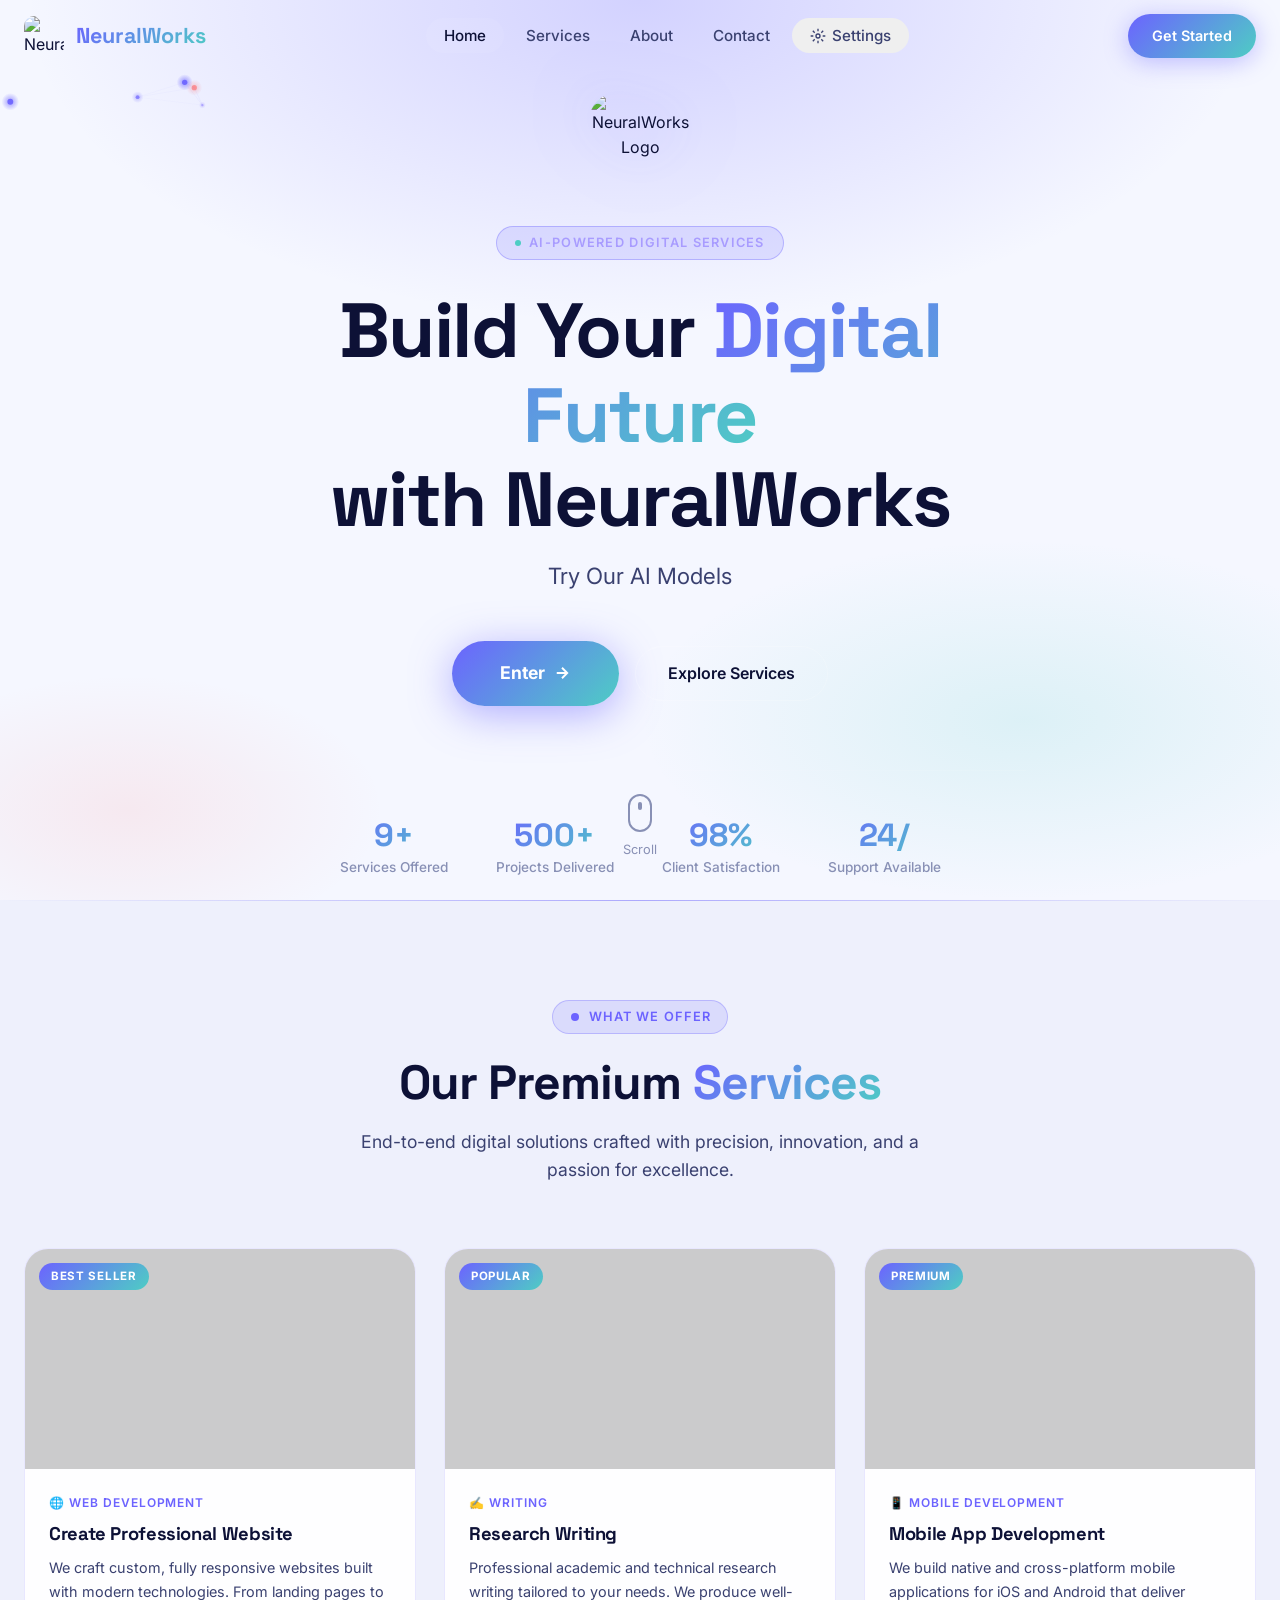
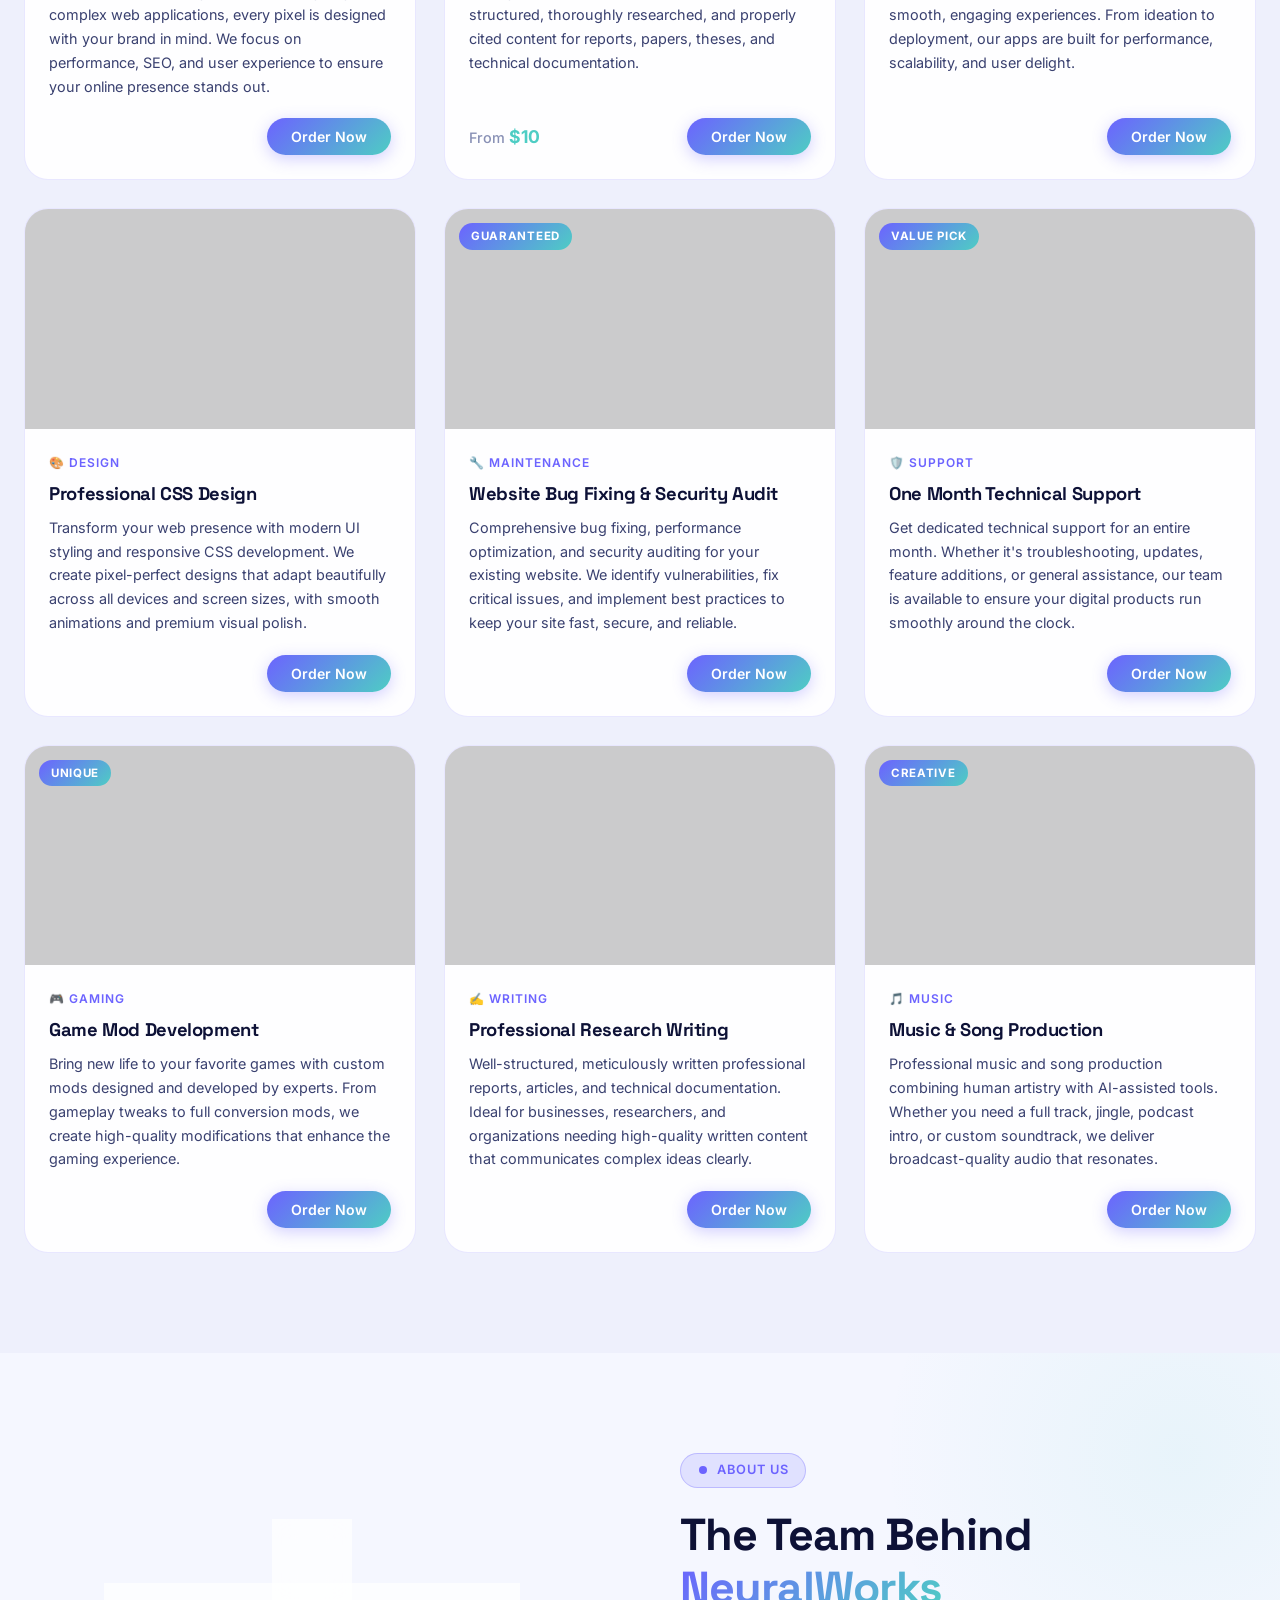
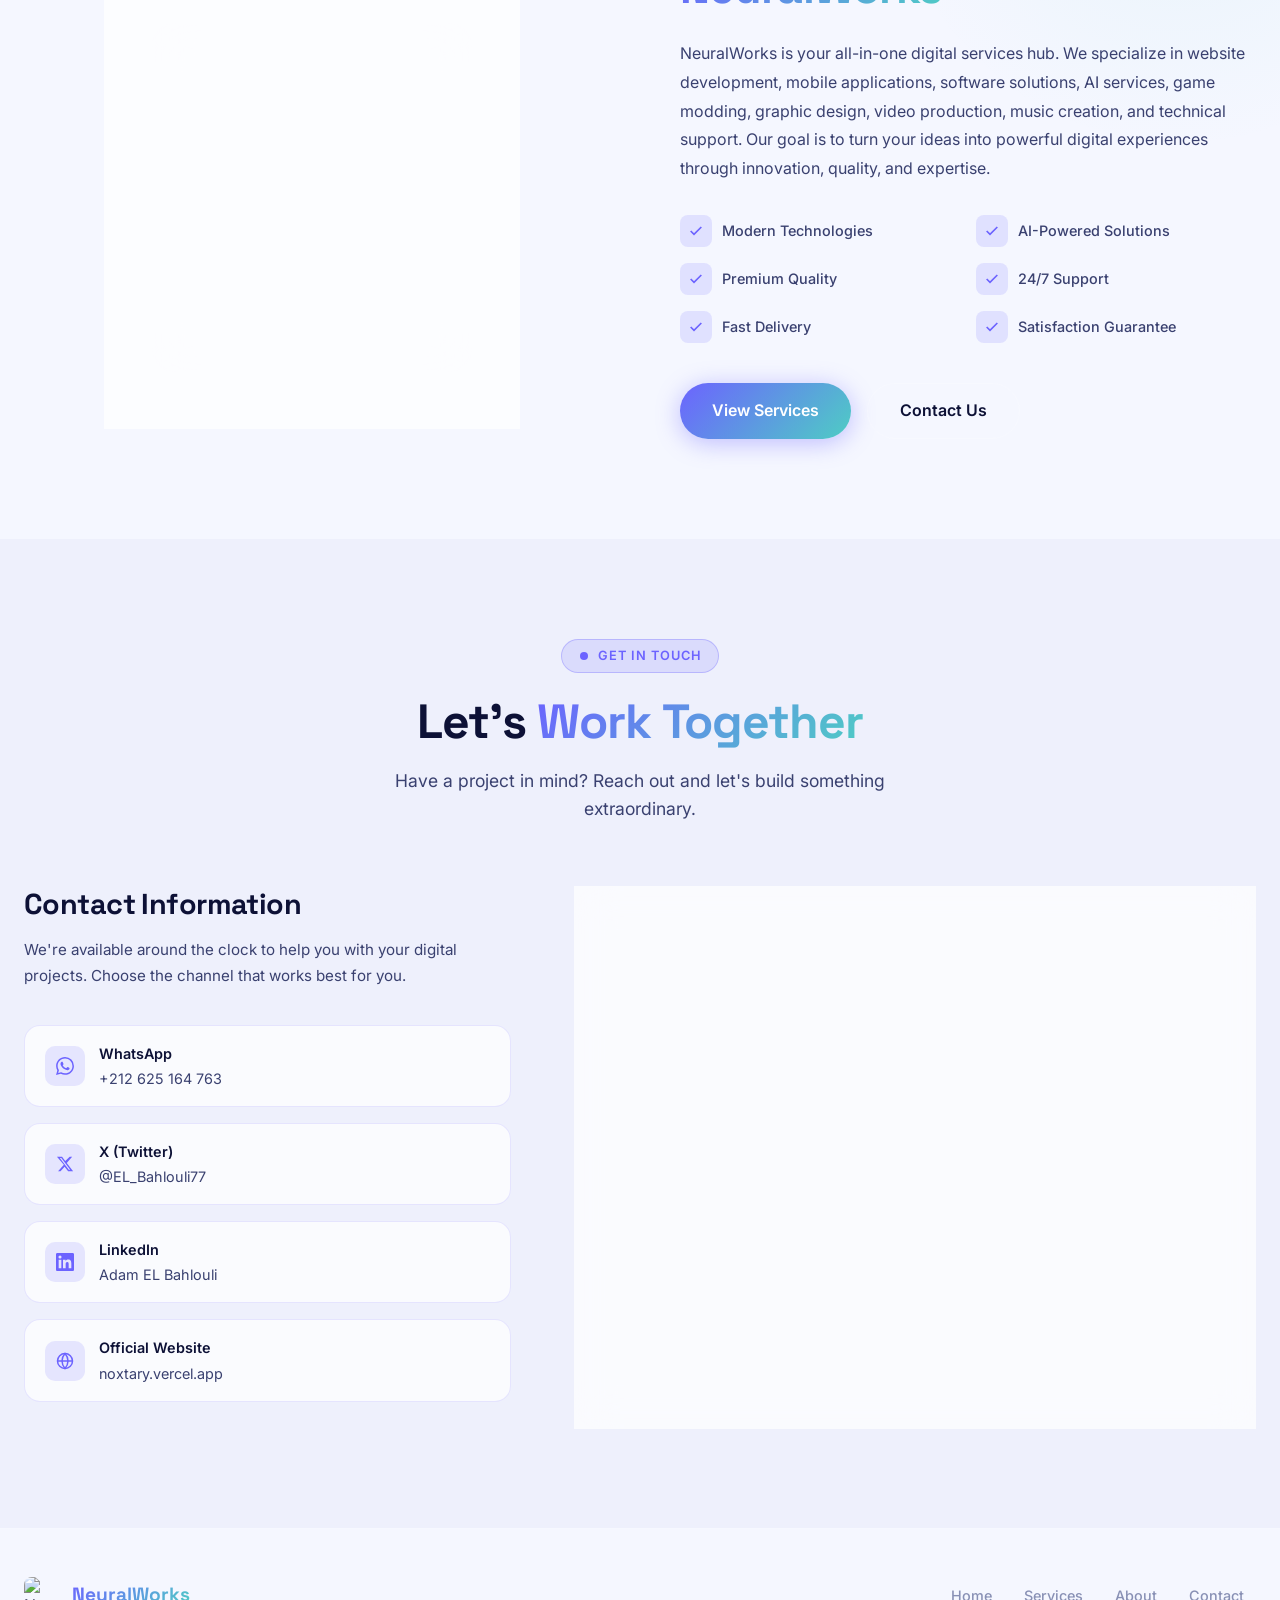
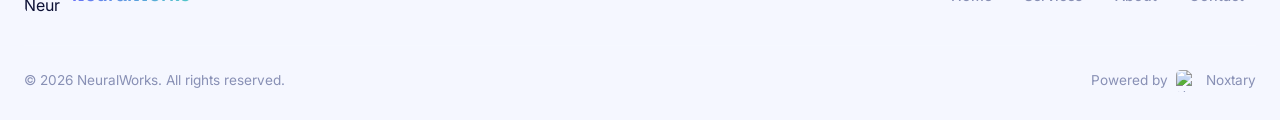
==== index.html @ 435d672d "Add files via upload" ====
<!DOCTYPE html>
<html lang="en" data-theme="dark">
<head>
  <meta charset="UTF-8" />
  <meta name="viewport" content="width=device-width, initial-scale=1.0" />
  <meta name="description" content="NeuralWorks — Your all-in-one digital services hub. Website development, mobile apps, AI services, game modding, music production, and more." />
  <meta name="keywords" content="NeuralWorks, digital services, web development, mobile apps, AI, game mods, music production, technical support" />
  <meta name="author" content="Adam EL Bahlouli" />
  <meta property="og:title" content="NeuralWorks — Build Your Digital Future" />
  <meta property="og:description" content="Professional digital services: web dev, mobile apps, AI, game mods, music & more." />
  <meta property="og:image" content="https://i.postimg.cc/4Nc6kcV0/file-00000000b61871f4b423d0cf70eb6f37.png" />
  <title>NeuralWorks — Build Your Digital Future</title>
  <link rel="icon" href="https://i.postimg.cc/4Nc6kcV0/file-00000000b61871f4b423d0cf70eb6f37.png" type="image/png" />
  <link rel="stylesheet" href="css/style.css" />
</head>
<body>

<!-- ==========================================
     NAVIGATION
     ========================================== -->
<nav class="navbar" id="navbar" role="navigation" aria-label="Main navigation">
  <div class="container">
    <a href="#hero" class="nav-logo" aria-label="NeuralWorks Home">
      <img src="https://i.postimg.cc/4Nc6kcV0/file-00000000b61871f4b423d0cf70eb6f37.png"
           alt="NeuralWorks Logo"
           width="40" height="40"
           loading="eager" />
      <span class="nav-logo-text">NeuralWorks</span>
    </a>

    <ul class="nav-links" role="list">
      <li><a href="#hero"     class="nav-link active" id="nav-home">Home</a></li>
      <li><a href="#services" class="nav-link"         id="nav-services">Services</a></li>
      <li><a href="#about"    class="nav-link"         id="nav-about">About</a></li>
      <li><a href="#contact"  class="nav-link"         id="nav-contact">Contact</a></li>
      <li>
        <button class="nav-link settings-link" id="settings-trigger" aria-haspopup="dialog" aria-expanded="false">
          <svg width="16" height="16" viewBox="0 0 24 24" fill="none" stroke="currentColor" stroke-width="2">
            <circle cx="12" cy="12" r="3"/>
            <path d="M12 1v4M12 19v4M4.22 4.22l2.83 2.83M16.95 16.95l2.83 2.83M1 12h4M19 12h4M4.22 19.78l2.83-2.83M16.95 7.05l2.83-2.83"/>
          </svg>
          Settings
        </button>
      </li>
    </ul>

    <div class="nav-actions">
      <a href="#contact" class="btn btn-primary btn-sm nav-cta">Get Started</a>
      <button class="hamburger" id="hamburger" aria-label="Toggle menu" aria-expanded="false" aria-controls="nav-drawer">
        <span></span><span></span><span></span>
      </button>
    </div>
  </div>
</nav>

<!-- Mobile Drawer -->
<div class="nav-drawer" id="nav-drawer" role="dialog" aria-label="Mobile navigation">
  <a href="#hero"     class="nav-link" id="drawer-home">Home</a>
  <a href="#services" class="nav-link" id="drawer-services">Services</a>
  <a href="#about"    class="nav-link" id="drawer-about">About</a>
  <a href="#contact"  class="nav-link" id="drawer-contact">Contact</a>
  <button class="nav-link settings-link" id="drawer-settings" style="width:100%;text-align:left;">
    <svg width="16" height="16" viewBox="0 0 24 24" fill="none" stroke="currentColor" stroke-width="2">
      <circle cx="12" cy="12" r="3"/>
      <path d="M12 1v4M12 19v4M4.22 4.22l2.83 2.83M16.95 16.95l2.83 2.83M1 12h4M19 12h4M4.22 19.78l2.83-2.83M16.95 7.05l2.83-2.83"/>
    </svg>
    Settings
  </button>
</div>

<!-- ==========================================
     HERO SECTION
     ========================================== -->
<section id="hero" aria-label="Hero">
  <div class="hero-bg-gradient"></div>
  <canvas id="particles-canvas" aria-hidden="true"></canvas>

  <div class="hero-content">
    <img src="https://i.postimg.cc/4Nc6kcV0/file-00000000b61871f4b423d0cf70eb6f37.png"
         alt="NeuralWorks Logo"
         class="hero-logo"
         width="100" height="100"
         loading="eager" />

    <div class="hero-badge">
      <span class="hero-badge-dot"></span>
      AI-Powered Digital Services
    </div>

    <h1 class="hero-title">
      Build Your <span class="gradient-text">Digital Future</span><br>with NeuralWorks
    </h1>

    <p class="hero-subtitle">Try Our AI Models</p>

    <div class="hero-cta-group">
      <a href="https://models1.netlify.app/"
         target="_blank"
         rel="noopener noreferrer"
         class="btn btn-hero"
         id="hero-enter-btn"
         aria-label="Enter NeuralWorks AI Models">
        Enter
        <svg width="18" height="18" viewBox="0 0 24 24" fill="none" stroke="currentColor" stroke-width="2.5">
          <path d="M5 12h14M12 5l7 7-7 7"/>
        </svg>
      </a>
      <a href="#services" class="btn btn-outline" id="hero-services-btn">
        Explore Services
      </a>
    </div>

    <div class="hero-stats">
      <div class="hero-stat">
        <div class="hero-stat-value" data-count="9">9+</div>
        <div class="hero-stat-label">Services Offered</div>
      </div>
      <div class="hero-stat">
        <div class="hero-stat-value" data-count="500">500+</div>
        <div class="hero-stat-label">Projects Delivered</div>
      </div>
      <div class="hero-stat">
        <div class="hero-stat-value" data-count="98">98%</div>
        <div class="hero-stat-label">Client Satisfaction</div>
      </div>
      <div class="hero-stat">
        <div class="hero-stat-value" data-count="24">24/7</div>
        <div class="hero-stat-label">Support Available</div>
      </div>
    </div>
  </div>

  <div class="hero-scroll-indicator" aria-hidden="true">
    <div class="scroll-mouse"></div>
    <span>Scroll</span>
  </div>
</section>

<!-- ==========================================
     SERVICES SECTION
     ========================================== -->
<section id="services" class="section" aria-label="Services">
  <div class="container">
    <div class="section-header reveal">
      <span class="section-tag">
        <svg width="12" height="12" viewBox="0 0 24 24" fill="currentColor"><circle cx="12" cy="12" r="8"/></svg>
        What We Offer
      </span>
      <h2 class="section-title">Our Premium <span class="gradient-text">Services</span></h2>
      <p class="section-subtitle">End-to-end digital solutions crafted with precision, innovation, and a passion for excellence.</p>
    </div>

    <div class="services-grid" id="services-grid" aria-live="polite">
      <!-- Dynamically populated by JS from data/services.json -->
      <!-- Skeleton loaders shown during fetch -->
    </div>
  </div>
</section>

<!-- ==========================================
     ABOUT SECTION
     ========================================== -->
<section id="about" class="section" aria-label="About NeuralWorks">
  <div class="container">
    <div class="about-grid">
      <!-- Visual Side -->
      <div class="about-visual reveal">
        <div class="about-logo-wrap">
          <img src="https://i.postimg.cc/4Nc6kcV0/file-00000000b61871f4b423d0cf70eb6f37.png"
               alt="NeuralWorks Logo"
               width="56" height="56"
               loading="lazy" />
        </div>

        <div class="about-owner-card">
          <img src="https://i.postimg.cc/sxQrwdXf/IMG-20260625-WA0000.jpg"
               alt="Adam EL Bahlouli — Founder of NeuralWorks"
               class="owner-avatar"
               width="100" height="100"
               loading="lazy" />
          <div class="owner-name">Adam EL Bahlouli</div>
          <div class="owner-role">Founder & Developer</div>

          <div class="owner-socials">
            <a href="https://x.com/EL_Bahlouli77"
               target="_blank" rel="noopener noreferrer"
               class="social-btn" aria-label="Follow on X (Twitter)">
              <svg width="14" height="14" viewBox="0 0 24 24" fill="currentColor"><path d="M18.244 2.25h3.308l-7.227 8.26 8.502 11.24H16.17l-4.714-6.231-5.401 6.231H2.744l7.73-8.835L1.254 2.25H8.08l4.259 5.63zm-1.161 17.52h1.833L7.084 4.126H5.117z"/></svg>
              X
            </a>
            <a href="https://www.linkedin.com/in/adam-el-bahlouli-4b8435385?utm_source=share_via&utm_content=profile&utm_medium=member_android"
               target="_blank" rel="noopener noreferrer"
               class="social-btn" aria-label="Connect on LinkedIn">
              <svg width="14" height="14" viewBox="0 0 24 24" fill="currentColor"><path d="M20.447 20.452h-3.554v-5.569c0-1.328-.027-3.037-1.852-3.037-1.853 0-2.136 1.445-2.136 2.939v5.667H9.351V9h3.414v1.561h.046c.477-.9 1.637-1.85 3.37-1.85 3.601 0 4.267 2.37 4.267 5.455v6.286zM5.337 7.433a2.062 2.062 0 01-2.063-2.065 2.064 2.064 0 112.063 2.065zm1.782 13.019H3.555V9h3.564v11.452zM22.225 0H1.771C.792 0 0 .774 0 1.729v20.542C0 23.227.792 24 1.771 24h20.451C23.2 24 24 23.227 24 22.271V1.729C24 .774 23.2 0 22.222 0h.003z"/></svg>
              LinkedIn
            </a>
            <a href="https://wa.me/212625164763"
               target="_blank" rel="noopener noreferrer"
               class="social-btn" aria-label="Chat on WhatsApp">
              <svg width="14" height="14" viewBox="0 0 24 24" fill="currentColor"><path d="M17.472 14.382c-.297-.149-1.758-.867-2.03-.967-.273-.099-.471-.148-.67.15-.197.297-.767.966-.94 1.164-.173.199-.347.223-.644.075-.297-.15-1.255-.463-2.39-1.475-.883-.788-1.48-1.761-1.653-2.059-.173-.297-.018-.458.13-.606.134-.133.298-.347.446-.52.149-.174.198-.298.298-.497.099-.198.05-.371-.025-.52-.075-.149-.669-1.612-.916-2.207-.242-.579-.487-.5-.669-.51-.173-.008-.371-.01-.57-.01-.198 0-.52.074-.792.372-.272.297-1.04 1.016-1.04 2.479 0 1.462 1.065 2.875 1.213 3.074.149.198 2.096 3.2 5.077 4.487.709.306 1.262.489 1.694.625.712.227 1.36.195 1.871.118.571-.085 1.758-.719 2.006-1.413.248-.694.248-1.289.173-1.413-.074-.124-.272-.198-.57-.347m-5.421 7.403h-.004a9.87 9.87 0 01-5.031-1.378l-.361-.214-3.741.982.998-3.648-.235-.374a9.86 9.86 0 01-1.51-5.26c.001-5.45 4.436-9.884 9.888-9.884 2.64 0 5.122 1.03 6.988 2.898a9.825 9.825 0 012.893 6.994c-.003 5.45-4.437 9.884-9.885 9.884m8.413-18.297A11.815 11.815 0 0012.05 0C5.495 0 .16 5.335.157 11.892c0 2.096.547 4.142 1.588 5.945L.057 24l6.305-1.654a11.882 11.882 0 005.683 1.448h.005c6.554 0 11.89-5.335 11.893-11.893a11.821 11.821 0 00-3.48-8.413z"/></svg>
              WhatsApp
            </a>
            <a href="https://noxtary.vercel.app/"
               target="_blank" rel="noopener noreferrer"
               class="social-btn" aria-label="Visit Noxtary website">
              <svg width="14" height="14" viewBox="0 0 24 24" fill="none" stroke="currentColor" stroke-width="2"><circle cx="12" cy="12" r="10"/><path d="M2 12h20M12 2a15.3 15.3 0 014 10 15.3 15.3 0 01-4 10 15.3 15.3 0 01-4-10 15.3 15.3 0 014-10z"/></svg>
              Noxtary
            </a>
          </div>
        </div>
      </div>

      <!-- Content Side -->
      <div class="about-content reveal reveal-delay-2">
        <span class="section-tag">
          <svg width="12" height="12" viewBox="0 0 24 24" fill="currentColor"><circle cx="12" cy="12" r="8"/></svg>
          About Us
        </span>
        <h2>The Team Behind <span class="gradient-text">NeuralWorks</span></h2>
        <p class="about-description">
          NeuralWorks is your all-in-one digital services hub. We specialize in website development, mobile applications, software solutions, AI services, game modding, graphic design, video production, music creation, and technical support. Our goal is to turn your ideas into powerful digital experiences through innovation, quality, and expertise.
        </p>

        <div class="about-highlights">
          <div class="highlight-item">
            <div class="highlight-icon" aria-hidden="true">
              <svg width="16" height="16" viewBox="0 0 24 24" fill="none" stroke="currentColor" stroke-width="2.5"><polyline points="20 6 9 17 4 12"/></svg>
            </div>
            Modern Technologies
          </div>
          <div class="highlight-item">
            <div class="highlight-icon" aria-hidden="true">
              <svg width="16" height="16" viewBox="0 0 24 24" fill="none" stroke="currentColor" stroke-width="2.5"><polyline points="20 6 9 17 4 12"/></svg>
            </div>
            AI-Powered Solutions
          </div>
          <div class="highlight-item">
            <div class="highlight-icon" aria-hidden="true">
              <svg width="16" height="16" viewBox="0 0 24 24" fill="none" stroke="currentColor" stroke-width="2.5"><polyline points="20 6 9 17 4 12"/></svg>
            </div>
            Premium Quality
          </div>
          <div class="highlight-item">
            <div class="highlight-icon" aria-hidden="true">
              <svg width="16" height="16" viewBox="0 0 24 24" fill="none" stroke="currentColor" stroke-width="2.5"><polyline points="20 6 9 17 4 12"/></svg>
            </div>
            24/7 Support
          </div>
          <div class="highlight-item">
            <div class="highlight-icon" aria-hidden="true">
              <svg width="16" height="16" viewBox="0 0 24 24" fill="none" stroke="currentColor" stroke-width="2.5"><polyline points="20 6 9 17 4 12"/></svg>
            </div>
            Fast Delivery
          </div>
          <div class="highlight-item">
            <div class="highlight-icon" aria-hidden="true">
              <svg width="16" height="16" viewBox="0 0 24 24" fill="none" stroke="currentColor" stroke-width="2.5"><polyline points="20 6 9 17 4 12"/></svg>
            </div>
            Satisfaction Guarantee
          </div>
        </div>

        <div style="display:flex;gap:16px;flex-wrap:wrap;">
          <a href="#services" class="btn btn-primary">View Services</a>
          <a href="#contact"  class="btn btn-outline">Contact Us</a>
        </div>
      </div>
    </div>
  </div>
</section>

<!-- ==========================================
     CONTACT SECTION
     ========================================== -->
<section id="contact" class="section" aria-label="Contact">
  <div class="container">
    <div class="section-header reveal">
      <span class="section-tag">
        <svg width="12" height="12" viewBox="0 0 24 24" fill="currentColor"><circle cx="12" cy="12" r="8"/></svg>
        Get In Touch
      </span>
      <h2 class="section-title">Let's <span class="gradient-text">Work Together</span></h2>
      <p class="section-subtitle">Have a project in mind? Reach out and let's build something extraordinary.</p>
    </div>

    <div class="contact-grid">
      <!-- Contact Info -->
      <div class="contact-info reveal">
        <h3>Contact Information</h3>
        <p>We're available around the clock to help you with your digital projects. Choose the channel that works best for you.</p>

        <div class="contact-channels">
          <a href="https://wa.me/212625164763"
             target="_blank" rel="noopener noreferrer"
             class="contact-channel" aria-label="Chat on WhatsApp">
            <div class="contact-channel-icon" aria-hidden="true">
              <svg width="18" height="18" viewBox="0 0 24 24" fill="currentColor"><path d="M17.472 14.382c-.297-.149-1.758-.867-2.03-.967-.273-.099-.471-.148-.67.15-.197.297-.767.966-.94 1.164-.173.199-.347.223-.644.075-.297-.15-1.255-.463-2.39-1.475-.883-.788-1.48-1.761-1.653-2.059-.173-.297-.018-.458.13-.606.134-.133.298-.347.446-.52.149-.174.198-.298.298-.497.099-.198.05-.371-.025-.52-.075-.149-.669-1.612-.916-2.207-.242-.579-.487-.5-.669-.51-.173-.008-.371-.01-.57-.01-.198 0-.52.074-.792.372-.272.297-1.04 1.016-1.04 2.479 0 1.462 1.065 2.875 1.213 3.074.149.198 2.096 3.2 5.077 4.487.709.306 1.262.489 1.694.625.712.227 1.36.195 1.871.118.571-.085 1.758-.719 2.006-1.413.248-.694.248-1.289.173-1.413-.074-.124-.272-.198-.57-.347m-5.421 7.403h-.004a9.87 9.87 0 01-5.031-1.378l-.361-.214-3.741.982.998-3.648-.235-.374a9.86 9.86 0 01-1.51-5.26c.001-5.45 4.436-9.884 9.888-9.884 2.64 0 5.122 1.03 6.988 2.898a9.825 9.825 0 012.893 6.994c-.003 5.45-4.437 9.884-9.885 9.884m8.413-18.297A11.815 11.815 0 0012.05 0C5.495 0 .16 5.335.157 11.892c0 2.096.547 4.142 1.588 5.945L.057 24l6.305-1.654a11.882 11.882 0 005.683 1.448h.005c6.554 0 11.89-5.335 11.893-11.893a11.821 11.821 0 00-3.48-8.413z"/></svg>
            </div>
            <div>
              <div style="font-weight:600;color:var(--text-primary);margin-bottom:2px;">WhatsApp</div>
              <div>+212 625 164 763</div>
            </div>
          </a>

          <a href="https://x.com/EL_Bahlouli77"
             target="_blank" rel="noopener noreferrer"
             class="contact-channel" aria-label="Follow on X Twitter">
            <div class="contact-channel-icon" aria-hidden="true">
              <svg width="18" height="18" viewBox="0 0 24 24" fill="currentColor"><path d="M18.244 2.25h3.308l-7.227 8.26 8.502 11.24H16.17l-4.714-6.231-5.401 6.231H2.744l7.73-8.835L1.254 2.25H8.08l4.259 5.63zm-1.161 17.52h1.833L7.084 4.126H5.117z"/></svg>
            </div>
            <div>
              <div style="font-weight:600;color:var(--text-primary);margin-bottom:2px;">X (Twitter)</div>
              <div>@EL_Bahlouli77</div>
            </div>
          </a>

          <a href="https://www.linkedin.com/in/adam-el-bahlouli-4b8435385?utm_source=share_via&utm_content=profile&utm_medium=member_android"
             target="_blank" rel="noopener noreferrer"
             class="contact-channel" aria-label="Connect on LinkedIn">
            <div class="contact-channel-icon" aria-hidden="true">
              <svg width="18" height="18" viewBox="0 0 24 24" fill="currentColor"><path d="M20.447 20.452h-3.554v-5.569c0-1.328-.027-3.037-1.852-3.037-1.853 0-2.136 1.445-2.136 2.939v5.667H9.351V9h3.414v1.561h.046c.477-.9 1.637-1.85 3.37-1.85 3.601 0 4.267 2.37 4.267 5.455v6.286zM5.337 7.433a2.062 2.062 0 01-2.063-2.065 2.064 2.064 0 112.063 2.065zm1.782 13.019H3.555V9h3.564v11.452zM22.225 0H1.771C.792 0 0 .774 0 1.729v20.542C0 23.227.792 24 1.771 24h20.451C23.2 24 24 23.227 24 22.271V1.729C24 .774 23.2 0 22.222 0h.003z"/></svg>
            </div>
            <div>
              <div style="font-weight:600;color:var(--text-primary);margin-bottom:2px;">LinkedIn</div>
              <div>Adam EL Bahlouli</div>
            </div>
          </a>

          <a href="https://noxtary.vercel.app/"
             target="_blank" rel="noopener noreferrer"
             class="contact-channel" aria-label="Visit Noxtary website">
            <div class="contact-channel-icon" aria-hidden="true">
              <svg width="18" height="18" viewBox="0 0 24 24" fill="none" stroke="currentColor" stroke-width="2"><circle cx="12" cy="12" r="10"/><path d="M2 12h20M12 2a15.3 15.3 0 014 10 15.3 15.3 0 01-4 10 15.3 15.3 0 01-4-10 15.3 15.3 0 014-10z"/></svg>
            </div>
            <div>
              <div style="font-weight:600;color:var(--text-primary);margin-bottom:2px;">Official Website</div>
              <div>noxtary.vercel.app</div>
            </div>
          </a>
        </div>
      </div>

      <!-- Contact Form -->
      <div class="reveal reveal-delay-2">
        <form class="contact-form" id="contact-form" novalidate aria-label="Contact form">
          <div class="form-row">
            <div class="form-group">
              <label for="contact-name" class="form-label">Your Name</label>
              <input type="text" id="contact-name" name="name" class="form-input"
                     placeholder="John Doe" required autocomplete="name" />
            </div>
            <div class="form-group">
              <label for="contact-email" class="form-label">Email Address</label>
              <input type="email" id="contact-email" name="email" class="form-input"
                     placeholder="john@example.com" required autocomplete="email" />
            </div>
          </div>

          <div class="form-group">
            <label for="contact-service" class="form-label">Service Interested In</label>
            <select id="contact-service" name="service" class="form-select form-input">
              <option value="">Select a service…</option>
              <option value="website">Create Professional Website</option>
              <option value="research">Research Writing</option>
              <option value="mobile">Mobile App Development</option>
              <option value="css">Professional CSS Design</option>
              <option value="bugfix">Bug Fixing & Security Audit</option>
              <option value="support">Technical Support</option>
              <option value="gamemod">Game Mod Development</option>
              <option value="prowriting">Professional Research Writing</option>
              <option value="music">Music & Song Production</option>
            </select>
          </div>

          <div class="form-group">
            <label for="contact-message" class="form-label">Your Message</label>
            <textarea id="contact-message" name="message" class="form-textarea"
                      placeholder="Tell us about your project…" required></textarea>
          </div>

          <button type="submit" class="btn btn-primary form-submit" id="contact-submit">
            Send Message
            <svg width="18" height="18" viewBox="0 0 24 24" fill="none" stroke="currentColor" stroke-width="2.5">
              <line x1="22" y1="2" x2="11" y2="13"/><polygon points="22 2 15 22 11 13 2 9 22 2"/>
            </svg>
          </button>

          <div class="form-success" id="form-success" role="status" aria-live="polite">
            ✅ Message sent! We'll get back to you shortly.
          </div>
        </form>
      </div>
    </div>
  </div>
</section>

<!-- ==========================================
     FOOTER
     ========================================== -->
<footer role="contentinfo">
  <div class="container">
    <div class="footer-main">
      <div class="footer-brand">
        <img src="https://i.postimg.cc/4Nc6kcV0/file-00000000b61871f4b423d0cf70eb6f37.png"
             alt="NeuralWorks Logo"
             class="footer-logo"
             width="36" height="36"
             loading="lazy" />
        <span class="footer-brand-name">NeuralWorks</span>
      </div>

      <nav class="footer-nav" aria-label="Footer navigation">
        <a href="#hero">Home</a>
        <a href="#services">Services</a>
        <a href="#about">About</a>
        <a href="#contact">Contact</a>
      </nav>
    </div>

    <div class="footer-divider"></div>

    <div class="footer-bottom">
      <span class="footer-copy">© 2026 NeuralWorks. All rights reserved.</span>
      <a href="https://noxtary.vercel.app/"
         target="_blank" rel="noopener noreferrer"
         class="footer-powered" aria-label="Powered by Noxtary">
        Powered by
        <img src="https://i.postimg.cc/P5BdcqZL/1000105011.png"
             alt="Noxtary Logo"
             width="22" height="22"
             loading="lazy" />
        Noxtary
      </a>
    </div>
  </div>
</footer>

<!-- ==========================================
     SETTINGS PANEL
     ========================================== -->
<div class="settings-overlay" id="settings-overlay" role="presentation" aria-hidden="true"></div>
<div class="settings-panel" id="settings-panel" role="dialog" aria-modal="true" aria-label="Settings">
  <div class="settings-header">
    <h2 class="settings-title">Settings</h2>
    <button class="settings-close" id="settings-close" aria-label="Close settings">
      <svg width="18" height="18" viewBox="0 0 24 24" fill="none" stroke="currentColor" stroke-width="2.5">
        <line x1="18" y1="6" x2="6" y2="18"/><line x1="6" y1="6" x2="18" y2="18"/>
      </svg>
    </button>
  </div>

  <div class="settings-section">
    <div class="settings-section-title">Appearance</div>
    <div class="theme-toggle-group" role="radiogroup" aria-label="Theme selection">
      <button class="theme-option active" id="theme-dark" role="radio" aria-checked="true" aria-label="Dark mode">
        <span class="theme-icon" aria-hidden="true">🌙</span>
        Dark Mode
      </button>
      <button class="theme-option" id="theme-light" role="radio" aria-checked="false" aria-label="Light mode">
        <span class="theme-icon" aria-hidden="true">☀️</span>
        Light Mode
      </button>
    </div>
  </div>

  <div class="settings-section">
    <div class="settings-section-title">Developer</div>
    <div class="dev-card">
      <img src="https://i.postimg.cc/sxQrwdXf/IMG-20260625-WA0000.jpg"
           alt="Adam EL Bahlouli"
           class="dev-avatar"
           width="56" height="56"
           loading="lazy" />
      <div class="dev-info">
        <div class="dev-name">Adam EL Bahlouli</div>
        <div class="dev-role">Founder & Developer</div>
        <div class="dev-links">
          <a href="https://x.com/EL_Bahlouli77"
             target="_blank" rel="noopener noreferrer"
             class="dev-link" aria-label="X Twitter">
            <svg width="11" height="11" viewBox="0 0 24 24" fill="currentColor"><path d="M18.244 2.25h3.308l-7.227 8.26 8.502 11.24H16.17l-4.714-6.231-5.401 6.231H2.744l7.73-8.835L1.254 2.25H8.08l4.259 5.63zm-1.161 17.52h1.833L7.084 4.126H5.117z"/></svg>
            X
          </a>
          <a href="https://www.linkedin.com/in/adam-el-bahlouli-4b8435385?utm_source=share_via&utm_content=profile&utm_medium=member_android"
             target="_blank" rel="noopener noreferrer"
             class="dev-link" aria-label="LinkedIn">
            <svg width="11" height="11" viewBox="0 0 24 24" fill="currentColor"><path d="M20.447 20.452h-3.554v-5.569c0-1.328-.027-3.037-1.852-3.037-1.853 0-2.136 1.445-2.136 2.939v5.667H9.351V9h3.414v1.561h.046c.477-.9 1.637-1.85 3.37-1.85 3.601 0 4.267 2.37 4.267 5.455v6.286zM5.337 7.433a2.062 2.062 0 01-2.063-2.065 2.064 2.064 0 112.063 2.065zm1.782 13.019H3.555V9h3.564v11.452zM22.225 0H1.771C.792 0 0 .774 0 1.729v20.542C0 23.227.792 24 1.771 24h20.451C23.2 24 24 23.227 24 22.271V1.729C24 .774 23.2 0 22.222 0h.003z"/></svg>
            LinkedIn
          </a>
          <a href="https://wa.me/212625164763"
             target="_blank" rel="noopener noreferrer"
             class="dev-link" aria-label="WhatsApp">
            <svg width="11" height="11" viewBox="0 0 24 24" fill="currentColor"><path d="M17.472 14.382c-.297-.149-1.758-.867-2.03-.967-.273-.099-.471-.148-.67.15-.197.297-.767.966-.94 1.164-.173.199-.347.223-.644.075-.297-.15-1.255-.463-2.39-1.475-.883-.788-1.48-1.761-1.653-2.059-.173-.297-.018-.458.13-.606.134-.133.298-.347.446-.52.149-.174.198-.298.298-.497.099-.198.05-.371-.025-.52-.075-.149-.669-1.612-.916-2.207-.242-.579-.487-.5-.669-.51-.173-.008-.371-.01-.57-.01-.198 0-.52.074-.792.372-.272.297-1.04 1.016-1.04 2.479 0 1.462 1.065 2.875 1.213 3.074.149.198 2.096 3.2 5.077 4.487.709.306 1.262.489 1.694.625.712.227 1.36.195 1.871.118.571-.085 1.758-.719 2.006-1.413.248-.694.248-1.289.173-1.413-.074-.124-.272-.198-.57-.347m-5.421 7.403h-.004a9.87 9.87 0 01-5.031-1.378l-.361-.214-3.741.982.998-3.648-.235-.374a9.86 9.86 0 01-1.51-5.26c.001-5.45 4.436-9.884 9.888-9.884 2.64 0 5.122 1.03 6.988 2.898a9.825 9.825 0 012.893 6.994c-.003 5.45-4.437 9.884-9.885 9.884m8.413-18.297A11.815 11.815 0 0012.05 0C5.495 0 .16 5.335.157 11.892c0 2.096.547 4.142 1.588 5.945L.057 24l6.305-1.654a11.882 11.882 0 005.683 1.448h.005c6.554 0 11.89-5.335 11.893-11.893a11.821 11.821 0 00-3.48-8.413z"/></svg>
            WhatsApp
          </a>
          <a href="https://noxtary.vercel.app/"
             target="_blank" rel="noopener noreferrer"
             class="dev-link" aria-label="Noxtary">
            <svg width="11" height="11" viewBox="0 0 24 24" fill="none" stroke="currentColor" stroke-width="2"><circle cx="12" cy="12" r="10"/><path d="M2 12h20M12 2a15.3 15.3 0 014 10 15.3 15.3 0 01-4 10 15.3 15.3 0 01-4-10 15.3 15.3 0 014-10z"/></svg>
            Noxtary
          </a>
        </div>
      </div>
    </div>
  </div>
</div>

<!-- Toast Container -->
<div class="toast-container" id="toast-container" aria-live="polite" aria-atomic="false"></div>

<!-- ==========================================
     SCRIPTS
     ========================================== -->
<script src="js/particles.js" defer></script>
<script src="js/theme.js" defer></script>
<script src="js/services.js" defer></script>
<script src="js/main.js" defer></script>

</body>
</html>
---- css/style.css ----
/* ==========================================
   NeuralWorks — Global CSS Design System
   ========================================== */

@import url('https://fonts.googleapis.com/css2?family=Inter:wght@300;400;500;600;700;800;900&family=Space+Grotesk:wght@300;400;500;600;700&display=swap');

/* ---- CSS Custom Properties ---- */
:root {
  /* Colors — Dark Theme (default) */
  --bg-primary: #050818;
  --bg-secondary: #0a0f2e;
  --bg-card: rgba(255, 255, 255, 0.04);
  --bg-card-hover: rgba(255, 255, 255, 0.08);
  --bg-glass: rgba(255, 255, 255, 0.06);
  --bg-glass-border: rgba(255, 255, 255, 0.1);

  --text-primary: #f0f4ff;
  --text-secondary: #9aa3c2;
  --text-muted: #5a6480;
  --text-accent: #7b8fff;

  --accent-primary: #6c63ff;
  --accent-secondary: #4ecdc4;
  --accent-tertiary: #ff6b6b;
  --accent-gold: #ffd700;

  --gradient-hero: linear-gradient(135deg, #6c63ff 0%, #4ecdc4 50%, #ff6b6b 100%);
  --gradient-primary: linear-gradient(135deg, #6c63ff, #4ecdc4);
  --gradient-card: linear-gradient(135deg, rgba(108, 99, 255, 0.15), rgba(78, 205, 196, 0.05));
  --gradient-text: linear-gradient(135deg, #6c63ff, #4ecdc4);

  --shadow-sm: 0 2px 8px rgba(0, 0, 0, 0.3);
  --shadow-md: 0 8px 32px rgba(0, 0, 0, 0.4);
  --shadow-lg: 0 20px 60px rgba(0, 0, 0, 0.5);
  --shadow-glow: 0 0 40px rgba(108, 99, 255, 0.3);
  --shadow-glow-sm: 0 0 20px rgba(108, 99, 255, 0.2);

  --border-glass: 1px solid rgba(255, 255, 255, 0.1);
  --border-accent: 1px solid rgba(108, 99, 255, 0.4);

  --radius-sm: 8px;
  --radius-md: 16px;
  --radius-lg: 24px;
  --radius-xl: 32px;
  --radius-full: 9999px;

  --transition-fast: 0.2s ease;
  --transition-base: 0.35s ease;
  --transition-slow: 0.6s ease;

  --nav-height: 72px;
  --section-padding: 100px;

  --font-primary: 'Inter', sans-serif;
  --font-display: 'Space Grotesk', sans-serif;
}

/* ---- Light Theme ---- */
[data-theme="light"] {
  --bg-primary: #f5f7ff;
  --bg-secondary: #eef0fc;
  --bg-card: rgba(255, 255, 255, 0.85);
  --bg-card-hover: rgba(255, 255, 255, 0.95);
  --bg-glass: rgba(255, 255, 255, 0.7);
  --bg-glass-border: rgba(108, 99, 255, 0.15);

  --text-primary: #0d1136;
  --text-secondary: #3a4170;
  --text-muted: #8890b5;
  --text-accent: #6c63ff;

  --shadow-sm: 0 2px 8px rgba(108, 99, 255, 0.1);
  --shadow-md: 0 8px 32px rgba(108, 99, 255, 0.15);
  --shadow-lg: 0 20px 60px rgba(108, 99, 255, 0.2);
  --shadow-glow: 0 0 40px rgba(108, 99, 255, 0.2);

  --border-glass: 1px solid rgba(108, 99, 255, 0.15);
  --bg-card: rgba(255, 255, 255, 0.9);
}

/* ---- Reset & Base ---- */
*, *::before, *::after {
  box-sizing: border-box;
  margin: 0;
  padding: 0;
}

html {
  scroll-behavior: smooth;
  font-size: 16px;
  overflow-x: hidden;
}

body {
  font-family: var(--font-primary);
  background: var(--bg-primary);
  color: var(--text-primary);
  line-height: 1.6;
  overflow-x: hidden;
  transition: background 0.4s ease, color 0.4s ease;
  min-height: 100vh;
}

img {
  max-width: 100%;
  height: auto;
  display: block;
}

a {
  text-decoration: none;
  color: inherit;
}

button {
  cursor: pointer;
  border: none;
  outline: none;
  font-family: inherit;
}

ul, ol {
  list-style: none;
}

/* ---- Typography ---- */
h1, h2, h3, h4, h5, h6 {
  font-family: var(--font-display);
  font-weight: 700;
  line-height: 1.2;
  letter-spacing: -0.02em;
}

.gradient-text {
  background: var(--gradient-text);
  -webkit-background-clip: text;
  -webkit-text-fill-color: transparent;
  background-clip: text;
}

/* ---- Layout Utilities ---- */
.container {
  width: 100%;
  max-width: 1280px;
  margin: 0 auto;
  padding: 0 24px;
}

.section {
  padding: var(--section-padding) 0;
}

.section-header {
  text-align: center;
  margin-bottom: 64px;
}

.section-tag {
  display: inline-flex;
  align-items: center;
  gap: 8px;
  background: rgba(108, 99, 255, 0.15);
  border: 1px solid rgba(108, 99, 255, 0.3);
  color: var(--accent-primary);
  font-size: 0.8rem;
  font-weight: 600;
  letter-spacing: 0.08em;
  text-transform: uppercase;
  padding: 6px 16px;
  border-radius: var(--radius-full);
  margin-bottom: 20px;
}

.section-title {
  font-size: clamp(2rem, 4vw, 3rem);
  color: var(--text-primary);
  margin-bottom: 16px;
}

.section-subtitle {
  font-size: 1.1rem;
  color: var(--text-secondary);
  max-width: 560px;
  margin: 0 auto;
}

/* ---- Buttons ---- */
.btn {
  display: inline-flex;
  align-items: center;
  justify-content: center;
  gap: 8px;
  padding: 14px 32px;
  border-radius: var(--radius-full);
  font-size: 1rem;
  font-weight: 600;
  font-family: var(--font-primary);
  transition: all var(--transition-base);
  position: relative;
  overflow: hidden;
  white-space: nowrap;
}

.btn::before {
  content: '';
  position: absolute;
  inset: 0;
  background: rgba(255,255,255,0.12);
  opacity: 0;
  transition: opacity var(--transition-fast);
}

.btn:hover::before {
  opacity: 1;
}

.btn-primary {
  background: var(--gradient-primary);
  color: #fff;
  box-shadow: 0 4px 24px rgba(108, 99, 255, 0.4);
}

.btn-primary:hover {
  transform: translateY(-2px);
  box-shadow: 0 8px 32px rgba(108, 99, 255, 0.6);
}

.btn-outline {
  background: transparent;
  border: 1px solid rgba(255,255,255,0.2);
  color: var(--text-primary);
}

.btn-outline:hover {
  border-color: var(--accent-primary);
  color: var(--accent-primary);
  transform: translateY(-2px);
}

.btn-sm {
  padding: 10px 24px;
  font-size: 0.9rem;
}

/* ---- Glass Card ---- */
.glass-card {
  background: var(--bg-glass);
  border: var(--border-glass);
  backdrop-filter: blur(20px);
  -webkit-backdrop-filter: blur(20px);
  border-radius: var(--radius-lg);
}

/* ============================================
   NAVIGATION
   ============================================ */
.navbar {
  position: fixed;
  top: 0;
  left: 0;
  right: 0;
  z-index: 1000;
  height: var(--nav-height);
  display: flex;
  align-items: center;
  transition: all var(--transition-base);
}

.navbar.scrolled {
  background: rgba(5, 8, 24, 0.85);
  backdrop-filter: blur(24px);
  -webkit-backdrop-filter: blur(24px);
  border-bottom: 1px solid rgba(255,255,255,0.06);
  box-shadow: 0 4px 24px rgba(0,0,0,0.3);
}

[data-theme="light"] .navbar.scrolled {
  background: rgba(245, 247, 255, 0.85);
  border-bottom: 1px solid rgba(108, 99, 255, 0.1);
}

.navbar .container {
  display: flex;
  align-items: center;
  justify-content: space-between;
  gap: 24px;
}

.nav-logo {
  display: flex;
  align-items: center;
  gap: 12px;
  flex-shrink: 0;
  text-decoration: none;
}

.nav-logo img {
  width: 40px;
  height: 40px;
  border-radius: 10px;
  object-fit: contain;
}

.nav-logo-text {
  font-family: var(--font-display);
  font-size: 1.35rem;
  font-weight: 700;
  background: var(--gradient-text);
  -webkit-background-clip: text;
  -webkit-text-fill-color: transparent;
  background-clip: text;
}

.nav-links {
  display: flex;
  align-items: center;
  gap: 4px;
}

.nav-link {
  padding: 8px 18px;
  border-radius: var(--radius-full);
  color: var(--text-secondary);
  font-size: 0.95rem;
  font-weight: 500;
  transition: all var(--transition-fast);
  position: relative;
}

.nav-link:hover,
.nav-link.active {
  color: var(--text-primary);
  background: rgba(255,255,255,0.07);
}

.nav-link.settings-link {
  display: flex;
  align-items: center;
  gap: 6px;
}

.nav-actions {
  display: flex;
  align-items: center;
  gap: 12px;
}

.nav-cta {
  padding: 10px 24px;
  font-size: 0.9rem;
}

/* Hamburger */
.hamburger {
  display: none;
  flex-direction: column;
  gap: 5px;
  background: none;
  padding: 8px;
  border-radius: 8px;
  transition: background var(--transition-fast);
}

.hamburger:hover {
  background: rgba(255,255,255,0.08);
}

.hamburger span {
  display: block;
  width: 24px;
  height: 2px;
  background: var(--text-primary);
  border-radius: 2px;
  transition: all var(--transition-base);
}

.hamburger.open span:nth-child(1) {
  transform: translateY(7px) rotate(45deg);
}
.hamburger.open span:nth-child(2) {
  opacity: 0;
  transform: scaleX(0);
}
.hamburger.open span:nth-child(3) {
  transform: translateY(-7px) rotate(-45deg);
}

/* Mobile Nav Drawer */
.nav-drawer {
  position: fixed;
  top: var(--nav-height);
  left: 0;
  right: 0;
  background: rgba(5, 8, 24, 0.97);
  backdrop-filter: blur(24px);
  border-bottom: 1px solid rgba(255,255,255,0.06);
  padding: 24px;
  display: none;
  flex-direction: column;
  gap: 8px;
  z-index: 999;
  transform: translateY(-20px);
  opacity: 0;
  transition: all var(--transition-base);
}

[data-theme="light"] .nav-drawer {
  background: rgba(245, 247, 255, 0.97);
}

.nav-drawer.open {
  transform: translateY(0);
  opacity: 1;
}

.nav-drawer .nav-link {
  padding: 14px 20px;
  border-radius: var(--radius-md);
  font-size: 1rem;
  width: 100%;
  text-align: left;
}

/* ============================================
   HERO SECTION
   ============================================ */
#hero {
  position: relative;
  min-height: 100vh;
  display: flex;
  align-items: center;
  justify-content: center;
  overflow: hidden;
  padding-top: var(--nav-height);
}

.hero-canvas {
  position: absolute;
  inset: 0;
  z-index: 0;
}

.hero-bg-gradient {
  position: absolute;
  inset: 0;
  background:
    radial-gradient(ellipse 80% 60% at 50% 0%, rgba(108,99,255,0.25) 0%, transparent 60%),
    radial-gradient(ellipse 60% 40% at 80% 80%, rgba(78,205,196,0.15) 0%, transparent 50%),
    radial-gradient(ellipse 40% 30% at 10% 90%, rgba(255,107,107,0.1) 0%, transparent 50%);
  z-index: 1;
}

.hero-content {
  position: relative;
  z-index: 10;
  text-align: center;
  max-width: 820px;
  margin: 0 auto;
  padding: 0 24px;
}

.hero-logo {
  width: 100px;
  height: 100px;
  object-fit: contain;
  border-radius: 24px;
  margin: 0 auto 32px;
  filter: drop-shadow(0 0 30px rgba(108, 99, 255, 0.5));
  animation: heroLogoPulse 3s ease-in-out infinite;
}

@keyframes heroLogoPulse {
  0%, 100% { filter: drop-shadow(0 0 30px rgba(108, 99, 255, 0.5)); }
  50% { filter: drop-shadow(0 0 50px rgba(108, 99, 255, 0.8)); }
}

.hero-badge {
  display: inline-flex;
  align-items: center;
  gap: 8px;
  background: rgba(108, 99, 255, 0.15);
  border: 1px solid rgba(108, 99, 255, 0.35);
  color: #a89cff;
  font-size: 0.8rem;
  font-weight: 600;
  letter-spacing: 0.1em;
  text-transform: uppercase;
  padding: 6px 18px;
  border-radius: var(--radius-full);
  margin-bottom: 28px;
  animation: fadeInDown 0.8s ease 0.2s both;
}

.hero-badge-dot {
  width: 6px;
  height: 6px;
  background: var(--accent-secondary);
  border-radius: 50%;
  animation: dotPulse 2s ease-in-out infinite;
}

@keyframes dotPulse {
  0%, 100% { opacity: 1; transform: scale(1); }
  50% { opacity: 0.5; transform: scale(1.5); }
}

.hero-title {
  font-size: clamp(2.4rem, 6vw, 5rem);
  line-height: 1.1;
  color: var(--text-primary);
  margin-bottom: 16px;
  animation: fadeInUp 0.8s ease 0.3s both;
}

.hero-subtitle {
  font-size: clamp(1.1rem, 2.5vw, 1.4rem);
  color: var(--text-secondary);
  margin-bottom: 48px;
  animation: fadeInUp 0.8s ease 0.5s both;
  font-weight: 400;
}

.hero-cta-group {
  display: flex;
  align-items: center;
  justify-content: center;
  gap: 16px;
  flex-wrap: wrap;
  animation: fadeInUp 0.8s ease 0.6s both;
}

.btn-hero {
  padding: 18px 48px;
  font-size: 1.1rem;
  background: var(--gradient-primary);
  color: #fff;
  border-radius: var(--radius-full);
  font-weight: 700;
  box-shadow: 0 8px 40px rgba(108, 99, 255, 0.5);
  transition: all var(--transition-base);
  position: relative;
  overflow: hidden;
}

.btn-hero::after {
  content: '';
  position: absolute;
  inset: 0;
  background: linear-gradient(135deg, rgba(255,255,255,0.2), transparent);
  opacity: 0;
  transition: opacity var(--transition-fast);
}

.btn-hero:hover {
  transform: translateY(-4px) scale(1.02);
  box-shadow: 0 16px 60px rgba(108, 99, 255, 0.7);
}

.btn-hero:hover::after {
  opacity: 1;
}

.hero-scroll-indicator {
  position: absolute;
  bottom: 40px;
  left: 50%;
  transform: translateX(-50%);
  display: flex;
  flex-direction: column;
  align-items: center;
  gap: 8px;
  color: var(--text-muted);
  font-size: 0.8rem;
  animation: scrollBounce 2s ease-in-out infinite;
  z-index: 10;
}

.scroll-mouse {
  width: 24px;
  height: 38px;
  border: 2px solid var(--text-muted);
  border-radius: 12px;
  position: relative;
}

.scroll-mouse::after {
  content: '';
  position: absolute;
  top: 6px;
  left: 50%;
  transform: translateX(-50%);
  width: 4px;
  height: 8px;
  background: var(--text-muted);
  border-radius: 2px;
  animation: scrollWheel 2s ease-in-out infinite;
}

@keyframes scrollWheel {
  0% { opacity: 1; transform: translateX(-50%) translateY(0); }
  100% { opacity: 0; transform: translateX(-50%) translateY(14px); }
}

@keyframes scrollBounce {
  0%, 100% { transform: translateX(-50%) translateY(0); }
  50% { transform: translateX(-50%) translateY(8px); }
}

/* Hero Stats */
.hero-stats {
  display: flex;
  align-items: center;
  justify-content: center;
  gap: 48px;
  margin-top: 64px;
  padding-top: 48px;
  border-top: 1px solid rgba(255,255,255,0.08);
  animation: fadeInUp 0.8s ease 0.8s both;
  flex-wrap: wrap;
}

.hero-stat {
  text-align: center;
}

.hero-stat-value {
  font-family: var(--font-display);
  font-size: 2rem;
  font-weight: 800;
  background: var(--gradient-text);
  -webkit-background-clip: text;
  -webkit-text-fill-color: transparent;
  background-clip: text;
  line-height: 1;
}

.hero-stat-label {
  font-size: 0.85rem;
  color: var(--text-muted);
  margin-top: 6px;
  font-weight: 500;
}

/* ============================================
   SERVICES SECTION
   ============================================ */
#services {
  background: var(--bg-secondary);
  position: relative;
  overflow: hidden;
}

#services::before {
  content: '';
  position: absolute;
  top: 0;
  left: 0;
  right: 0;
  height: 1px;
  background: linear-gradient(90deg, transparent, rgba(108,99,255,0.5), transparent);
}

.services-grid {
  display: grid;
  grid-template-columns: repeat(auto-fill, minmax(340px, 1fr));
  gap: 28px;
}

/* Service Card */
.service-card {
  background: var(--bg-card);
  border: var(--border-glass);
  border-radius: var(--radius-lg);
  overflow: hidden;
  transition: all var(--transition-base);
  position: relative;
  display: flex;
  flex-direction: column;
  cursor: pointer;
}

.service-card::before {
  content: '';
  position: absolute;
  inset: 0;
  background: var(--gradient-card);
  opacity: 0;
  transition: opacity var(--transition-base);
  border-radius: inherit;
  z-index: 0;
}

.service-card:hover {
  transform: translateY(-8px);
  border-color: rgba(108, 99, 255, 0.4);
  box-shadow: var(--shadow-lg), var(--shadow-glow);
}

.service-card:hover::before {
  opacity: 1;
}

.service-card-image {
  position: relative;
  overflow: hidden;
  aspect-ratio: 16 / 9;
  background: rgba(0,0,0,0.2);
  z-index: 1;
}

.service-card-image img {
  width: 100%;
  height: 100%;
  object-fit: cover;
  transition: transform 0.5s ease;
}

.service-card:hover .service-card-image img {
  transform: scale(1.06);
}

.service-card-badge {
  position: absolute;
  top: 14px;
  left: 14px;
  background: var(--gradient-primary);
  color: #fff;
  font-size: 0.72rem;
  font-weight: 700;
  padding: 4px 12px;
  border-radius: var(--radius-full);
  letter-spacing: 0.06em;
  text-transform: uppercase;
  z-index: 2;
}

.service-card-body {
  padding: 24px;
  flex: 1;
  display: flex;
  flex-direction: column;
  position: relative;
  z-index: 1;
}

.service-card-category {
  font-size: 0.75rem;
  font-weight: 600;
  color: var(--accent-primary);
  text-transform: uppercase;
  letter-spacing: 0.08em;
  margin-bottom: 10px;
}

.service-card-title {
  font-size: 1.15rem;
  font-weight: 700;
  color: var(--text-primary);
  margin-bottom: 10px;
  line-height: 1.3;
}

.service-card-desc {
  font-size: 0.9rem;
  color: var(--text-secondary);
  line-height: 1.65;
  flex: 1;
  margin-bottom: 20px;
}

.service-card-footer {
  display: flex;
  align-items: center;
  justify-content: space-between;
  gap: 12px;
}

.service-card-price {
  font-size: 0.9rem;
  color: var(--text-muted);
  font-weight: 500;
}

.service-card-price span {
  font-size: 1.1rem;
  font-weight: 700;
  color: var(--accent-secondary);
}

.btn-order {
  padding: 10px 24px;
  font-size: 0.88rem;
  font-weight: 600;
  background: var(--gradient-primary);
  color: #fff;
  border-radius: var(--radius-full);
  transition: all var(--transition-base);
  flex-shrink: 0;
  box-shadow: 0 4px 16px rgba(108, 99, 255, 0.3);
}

.btn-order:hover {
  transform: translateY(-2px);
  box-shadow: 0 8px 24px rgba(108, 99, 255, 0.5);
}

/* ============================================
   ABOUT SECTION
   ============================================ */
#about {
  position: relative;
  overflow: hidden;
}

#about::before {
  content: '';
  position: absolute;
  top: -200px;
  right: -200px;
  width: 600px;
  height: 600px;
  background: radial-gradient(circle, rgba(78, 205, 196, 0.08) 0%, transparent 70%);
  border-radius: 50%;
  pointer-events: none;
}

.about-grid {
  display: grid;
  grid-template-columns: 1fr 1fr;
  gap: 80px;
  align-items: center;
}

.about-visual {
  display: flex;
  flex-direction: column;
  align-items: center;
  gap: 24px;
  position: relative;
}

.about-logo-wrap {
  width: 80px;
  height: 80px;
  background: var(--bg-glass);
  border: var(--border-glass);
  border-radius: 20px;
  display: flex;
  align-items: center;
  justify-content: center;
  backdrop-filter: blur(12px);
  padding: 12px;
}

.about-logo-wrap img {
  width: 100%;
  height: 100%;
  object-fit: contain;
}

.about-owner-card {
  background: var(--bg-glass);
  border: var(--border-glass);
  border-radius: var(--radius-lg);
  backdrop-filter: blur(20px);
  padding: 32px;
  text-align: center;
  position: relative;
  width: 100%;
  max-width: 320px;
  box-shadow: var(--shadow-md);
  transition: all var(--transition-base);
}

.about-owner-card:hover {
  transform: translateY(-4px);
  box-shadow: var(--shadow-lg), var(--shadow-glow-sm);
}

.about-owner-card::before {
  content: '';
  position: absolute;
  top: 0;
  left: 0;
  right: 0;
  height: 3px;
  background: var(--gradient-primary);
  border-radius: var(--radius-lg) var(--radius-lg) 0 0;
}

.owner-avatar {
  width: 100px;
  height: 100px;
  border-radius: 50%;
  object-fit: cover;
  border: 3px solid rgba(108, 99, 255, 0.4);
  margin: 0 auto 16px;
  box-shadow: 0 0 0 6px rgba(108, 99, 255, 0.1);
}

.owner-name {
  font-size: 1.2rem;
  font-weight: 700;
  color: var(--text-primary);
  margin-bottom: 6px;
}

.owner-role {
  font-size: 0.85rem;
  color: var(--accent-primary);
  font-weight: 600;
  text-transform: uppercase;
  letter-spacing: 0.08em;
  margin-bottom: 20px;
}

.owner-socials {
  display: flex;
  align-items: center;
  justify-content: center;
  gap: 12px;
  flex-wrap: wrap;
}

.social-btn {
  display: inline-flex;
  align-items: center;
  gap: 6px;
  padding: 8px 16px;
  border-radius: var(--radius-full);
  font-size: 0.8rem;
  font-weight: 600;
  border: 1px solid rgba(255,255,255,0.12);
  color: var(--text-secondary);
  transition: all var(--transition-fast);
  background: rgba(255,255,255,0.04);
}

.social-btn:hover {
  border-color: var(--accent-primary);
  color: var(--accent-primary);
  background: rgba(108, 99, 255, 0.1);
  transform: translateY(-2px);
}

.social-btn svg {
  flex-shrink: 0;
}

.about-content h2 {
  font-size: clamp(2rem, 3.5vw, 2.8rem);
  color: var(--text-primary);
  margin-bottom: 24px;
  line-height: 1.2;
}

.about-description {
  font-size: 1rem;
  color: var(--text-secondary);
  line-height: 1.8;
  margin-bottom: 32px;
}

.about-highlights {
  display: grid;
  grid-template-columns: 1fr 1fr;
  gap: 16px;
  margin-bottom: 40px;
}

.highlight-item {
  display: flex;
  align-items: center;
  gap: 10px;
  font-size: 0.9rem;
  color: var(--text-secondary);
  font-weight: 500;
}

.highlight-icon {
  width: 32px;
  height: 32px;
  background: rgba(108, 99, 255, 0.15);
  border-radius: 8px;
  display: flex;
  align-items: center;
  justify-content: center;
  flex-shrink: 0;
  color: var(--accent-primary);
}

/* ============================================
   CONTACT SECTION
   ============================================ */
#contact {
  background: var(--bg-secondary);
  position: relative;
  overflow: hidden;
}

.contact-grid {
  display: grid;
  grid-template-columns: 1fr 1.4fr;
  gap: 64px;
  align-items: start;
}

.contact-info h3 {
  font-size: 1.8rem;
  color: var(--text-primary);
  margin-bottom: 16px;
}

.contact-info p {
  color: var(--text-secondary);
  font-size: 0.95rem;
  line-height: 1.7;
  margin-bottom: 36px;
}

.contact-channels {
  display: flex;
  flex-direction: column;
  gap: 16px;
}

.contact-channel {
  display: flex;
  align-items: center;
  gap: 14px;
  padding: 16px 20px;
  background: var(--bg-glass);
  border: var(--border-glass);
  border-radius: var(--radius-md);
  text-decoration: none;
  color: var(--text-secondary);
  font-size: 0.9rem;
  transition: all var(--transition-fast);
}

.contact-channel:hover {
  border-color: rgba(108, 99, 255, 0.4);
  color: var(--text-primary);
  background: rgba(108, 99, 255, 0.08);
  transform: translateX(4px);
}

.contact-channel-icon {
  width: 40px;
  height: 40px;
  background: rgba(108, 99, 255, 0.15);
  border-radius: 10px;
  display: flex;
  align-items: center;
  justify-content: center;
  flex-shrink: 0;
  color: var(--accent-primary);
  transition: all var(--transition-fast);
}

.contact-channel:hover .contact-channel-icon {
  background: var(--gradient-primary);
  color: #fff;
}

/* Contact Form */
.contact-form {
  background: var(--bg-glass);
  border: var(--border-glass);
  border-radius: var(--radius-lg);
  padding: 40px;
  backdrop-filter: blur(20px);
}

.form-group {
  margin-bottom: 24px;
}

.form-label {
  display: block;
  font-size: 0.88rem;
  font-weight: 600;
  color: var(--text-secondary);
  margin-bottom: 10px;
  letter-spacing: 0.02em;
}

.form-input,
.form-textarea,
.form-select {
  width: 100%;
  background: rgba(255,255,255,0.04);
  border: 1px solid rgba(255,255,255,0.1);
  border-radius: var(--radius-md);
  padding: 14px 18px;
  font-size: 0.95rem;
  color: var(--text-primary);
  font-family: inherit;
  transition: all var(--transition-fast);
  outline: none;
}

[data-theme="light"] .form-input,
[data-theme="light"] .form-textarea,
[data-theme="light"] .form-select {
  background: rgba(255,255,255,0.8);
  border-color: rgba(108, 99, 255, 0.2);
}

.form-input::placeholder,
.form-textarea::placeholder {
  color: var(--text-muted);
}

.form-input:focus,
.form-textarea:focus,
.form-select:focus {
  border-color: rgba(108, 99, 255, 0.5);
  background: rgba(108, 99, 255, 0.05);
  box-shadow: 0 0 0 4px rgba(108, 99, 255, 0.12);
}

.form-textarea {
  resize: vertical;
  min-height: 130px;
}

.form-select {
  cursor: pointer;
}

.form-select option {
  background: var(--bg-secondary);
  color: var(--text-primary);
}

.form-row {
  display: grid;
  grid-template-columns: 1fr 1fr;
  gap: 16px;
}

.form-submit {
  width: 100%;
  padding: 16px;
  font-size: 1rem;
}

.form-success {
  display: none;
  text-align: center;
  padding: 24px;
  color: var(--accent-secondary);
  font-size: 1rem;
  font-weight: 600;
}

/* ============================================
   SETTINGS PANEL
   ============================================ */
.settings-overlay {
  position: fixed;
  inset: 0;
  background: rgba(0, 0, 0, 0.6);
  backdrop-filter: blur(8px);
  z-index: 2000;
  opacity: 0;
  pointer-events: none;
  transition: all var(--transition-base);
}

.settings-overlay.open {
  opacity: 1;
  pointer-events: all;
}

.settings-panel {
  position: fixed;
  top: 50%;
  left: 50%;
  transform: translate(-50%, -50%) scale(0.92);
  z-index: 2001;
  background: var(--bg-secondary);
  border: var(--border-glass);
  border-radius: var(--radius-xl);
  padding: 40px;
  width: 440px;
  max-width: calc(100vw - 48px);
  box-shadow: var(--shadow-lg);
  opacity: 0;
  pointer-events: none;
  transition: all var(--transition-base);
}

.settings-overlay.open + .settings-panel,
.settings-panel.open {
  transform: translate(-50%, -50%) scale(1);
  opacity: 1;
  pointer-events: all;
}

.settings-header {
  display: flex;
  align-items: center;
  justify-content: space-between;
  margin-bottom: 32px;
}

.settings-title {
  font-size: 1.3rem;
  font-weight: 700;
  color: var(--text-primary);
}

.settings-close {
  width: 36px;
  height: 36px;
  border-radius: 10px;
  background: rgba(255,255,255,0.06);
  border: 1px solid rgba(255,255,255,0.1);
  display: flex;
  align-items: center;
  justify-content: center;
  color: var(--text-secondary);
  transition: all var(--transition-fast);
}

.settings-close:hover {
  background: rgba(255,107,107,0.15);
  border-color: rgba(255,107,107,0.3);
  color: var(--accent-tertiary);
}

.settings-section {
  margin-bottom: 28px;
}

.settings-section-title {
  font-size: 0.8rem;
  font-weight: 700;
  color: var(--text-muted);
  text-transform: uppercase;
  letter-spacing: 0.1em;
  margin-bottom: 16px;
}

/* Theme Toggle */
.theme-toggle-group {
  display: flex;
  gap: 12px;
}

.theme-option {
  flex: 1;
  padding: 16px;
  border-radius: var(--radius-md);
  border: 2px solid rgba(255,255,255,0.08);
  background: rgba(255,255,255,0.04);
  cursor: pointer;
  transition: all var(--transition-fast);
  display: flex;
  flex-direction: column;
  align-items: center;
  gap: 10px;
  color: var(--text-secondary);
  font-size: 0.9rem;
  font-weight: 600;
}

.theme-option:hover {
  border-color: rgba(108, 99, 255, 0.4);
  background: rgba(108, 99, 255, 0.08);
}

.theme-option.active {
  border-color: var(--accent-primary);
  background: rgba(108, 99, 255, 0.15);
  color: var(--accent-primary);
}

.theme-icon {
  font-size: 1.6rem;
  line-height: 1;
}

/* Developer info in settings */
.dev-card {
  background: rgba(255,255,255,0.04);
  border: var(--border-glass);
  border-radius: var(--radius-md);
  padding: 20px;
  display: flex;
  align-items: center;
  gap: 16px;
}

.dev-avatar {
  width: 56px;
  height: 56px;
  border-radius: 50%;
  object-fit: cover;
  border: 2px solid rgba(108, 99, 255, 0.4);
  flex-shrink: 0;
}

.dev-info {
  flex: 1;
}

.dev-name {
  font-size: 1rem;
  font-weight: 700;
  color: var(--text-primary);
  margin-bottom: 4px;
}

.dev-role {
  font-size: 0.8rem;
  color: var(--accent-primary);
  font-weight: 600;
  margin-bottom: 10px;
}

.dev-links {
  display: flex;
  gap: 8px;
  flex-wrap: wrap;
}

.dev-link {
  display: inline-flex;
  align-items: center;
  gap: 4px;
  padding: 4px 10px;
  border-radius: var(--radius-full);
  background: rgba(108, 99, 255, 0.12);
  border: 1px solid rgba(108, 99, 255, 0.25);
  color: var(--accent-primary);
  font-size: 0.75rem;
  font-weight: 600;
  transition: all var(--transition-fast);
}

.dev-link:hover {
  background: rgba(108, 99, 255, 0.25);
  transform: translateY(-1px);
}

/* ============================================
   FOOTER
   ============================================ */
footer {
  background: var(--bg-primary);
  border-top: 1px solid rgba(255,255,255,0.06);
  padding: 48px 0 28px;
}

.footer-main {
  display: flex;
  align-items: center;
  justify-content: space-between;
  flex-wrap: wrap;
  gap: 24px;
  margin-bottom: 32px;
}

.footer-brand {
  display: flex;
  align-items: center;
  gap: 12px;
}

.footer-logo {
  width: 36px;
  height: 36px;
  object-fit: contain;
  border-radius: 8px;
}

.footer-brand-name {
  font-family: var(--font-display);
  font-size: 1.2rem;
  font-weight: 700;
  background: var(--gradient-text);
  -webkit-background-clip: text;
  -webkit-text-fill-color: transparent;
  background-clip: text;
}

.footer-nav {
  display: flex;
  align-items: center;
  gap: 8px;
  flex-wrap: wrap;
}

.footer-nav a {
  color: var(--text-muted);
  font-size: 0.9rem;
  font-weight: 500;
  padding: 6px 12px;
  border-radius: var(--radius-full);
  transition: all var(--transition-fast);
}

.footer-nav a:hover {
  color: var(--text-primary);
  background: rgba(255,255,255,0.06);
}

.footer-divider {
  height: 1px;
  background: rgba(255,255,255,0.06);
  margin-bottom: 24px;
}

.footer-bottom {
  display: flex;
  align-items: center;
  justify-content: space-between;
  flex-wrap: wrap;
  gap: 12px;
}

.footer-copy {
  font-size: 0.85rem;
  color: var(--text-muted);
}

.footer-powered {
  display: flex;
  align-items: center;
  gap: 8px;
  font-size: 0.85rem;
  color: var(--text-muted);
  text-decoration: none;
  transition: all var(--transition-fast);
}

.footer-powered:hover {
  color: var(--accent-primary);
}

.footer-powered img {
  width: 22px;
  height: 22px;
  border-radius: 5px;
  object-fit: contain;
}

/* ============================================
   ANIMATIONS
   ============================================ */
@keyframes fadeInUp {
  from { opacity: 0; transform: translateY(30px); }
  to { opacity: 1; transform: translateY(0); }
}

@keyframes fadeInDown {
  from { opacity: 0; transform: translateY(-20px); }
  to { opacity: 1; transform: translateY(0); }
}

@keyframes fadeIn {
  from { opacity: 0; }
  to { opacity: 1; }
}

@keyframes float {
  0%, 100% { transform: translateY(0px); }
  50% { transform: translateY(-12px); }
}

/* Scroll reveal animation */
.reveal {
  opacity: 0;
  transform: translateY(40px);
  transition: opacity 0.7s ease, transform 0.7s ease;
}

.reveal.visible {
  opacity: 1;
  transform: translateY(0);
}

.reveal-delay-1 { transition-delay: 0.1s; }
.reveal-delay-2 { transition-delay: 0.2s; }
.reveal-delay-3 { transition-delay: 0.3s; }
.reveal-delay-4 { transition-delay: 0.4s; }

/* ============================================
   PARTICLES CANVAS
   ============================================ */
#particles-canvas {
  position: absolute;
  inset: 0;
  z-index: 2;
  pointer-events: none;
}

/* ============================================
   RESPONSIVE
   ============================================ */
@media (max-width: 1024px) {
  :root {
    --section-padding: 80px;
  }

  .about-grid {
    grid-template-columns: 1fr;
    gap: 48px;
  }

  .about-visual {
    flex-direction: row;
    align-items: flex-start;
    flex-wrap: wrap;
    justify-content: center;
  }

  .about-owner-card {
    max-width: 280px;
  }

  .contact-grid {
    grid-template-columns: 1fr;
    gap: 48px;
  }
}

@media (max-width: 768px) {
  :root {
    --section-padding: 64px;
    --nav-height: 64px;
  }

  .nav-links {
    display: none;
  }

  .nav-cta {
    display: none;
  }

  .hamburger {
    display: flex;
  }

  .nav-drawer {
    display: flex;
  }

  .services-grid {
    grid-template-columns: 1fr;
    gap: 20px;
  }

  .about-highlights {
    grid-template-columns: 1fr;
  }

  .hero-stats {
    gap: 32px;
  }

  .form-row {
    grid-template-columns: 1fr;
  }

  .footer-main {
    flex-direction: column;
    align-items: flex-start;
    gap: 20px;
  }

  .footer-bottom {
    flex-direction: column;
    align-items: center;
    text-align: center;
  }

  .contact-form {
    padding: 24px;
  }
}

@media (max-width: 480px) {
  .hero-cta-group {
    flex-direction: column;
    width: 100%;
  }

  .btn-hero {
    width: 100%;
    max-width: 280px;
  }

  .hero-logo {
    width: 80px;
    height: 80px;
  }

  .about-visual {
    flex-direction: column;
    align-items: center;
  }
}

/* ============================================
   LOADING SKELETON
   ============================================ */
.skeleton {
  background: linear-gradient(90deg,
    rgba(255,255,255,0.04) 0%,
    rgba(255,255,255,0.10) 50%,
    rgba(255,255,255,0.04) 100%
  );
  background-size: 200% 100%;
  animation: skeleton-wave 1.5s ease-in-out infinite;
  border-radius: var(--radius-md);
}

@keyframes skeleton-wave {
  0% { background-position: 200% 0; }
  100% { background-position: -200% 0; }
}

/* ============================================
   TOAST NOTIFICATION
   ============================================ */
.toast-container {
  position: fixed;
  bottom: 24px;
  right: 24px;
  z-index: 9999;
  display: flex;
  flex-direction: column;
  gap: 10px;
  pointer-events: none;
}

.toast {
  background: var(--bg-secondary);
  border: var(--border-glass);
  border-radius: var(--radius-md);
  padding: 14px 20px;
  display: flex;
  align-items: center;
  gap: 12px;
  font-size: 0.9rem;
  color: var(--text-primary);
  font-weight: 500;
  backdrop-filter: blur(20px);
  box-shadow: var(--shadow-md);
  animation: toastIn 0.3s ease;
  pointer-events: all;
  max-width: 320px;
}

.toast.success { border-left: 3px solid var(--accent-secondary); }
.toast.error { border-left: 3px solid var(--accent-tertiary); }

@keyframes toastIn {
  from { opacity: 0; transform: translateX(40px); }
  to { opacity: 1; transform: translateX(0); }
}

@keyframes toastOut {
  from { opacity: 1; transform: translateX(0); }
  to { opacity: 0; transform: translateX(40px); }
}
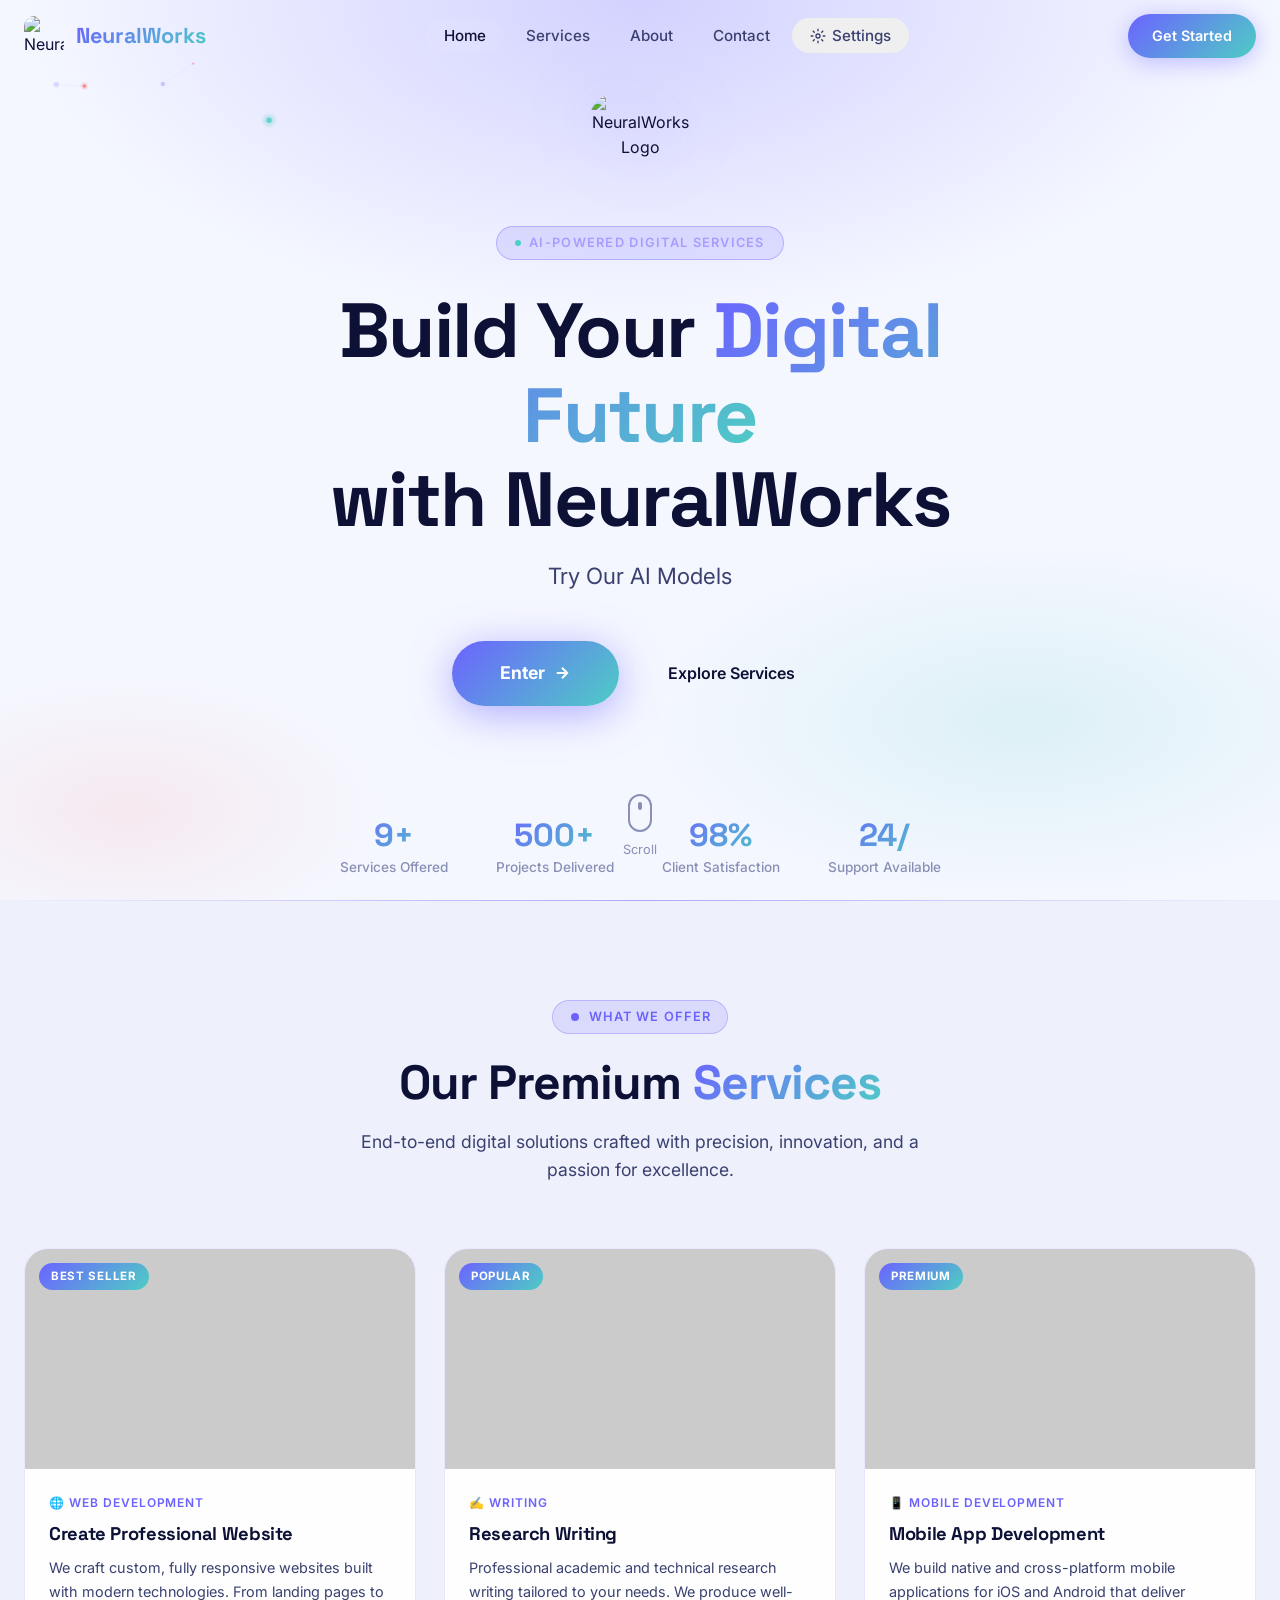
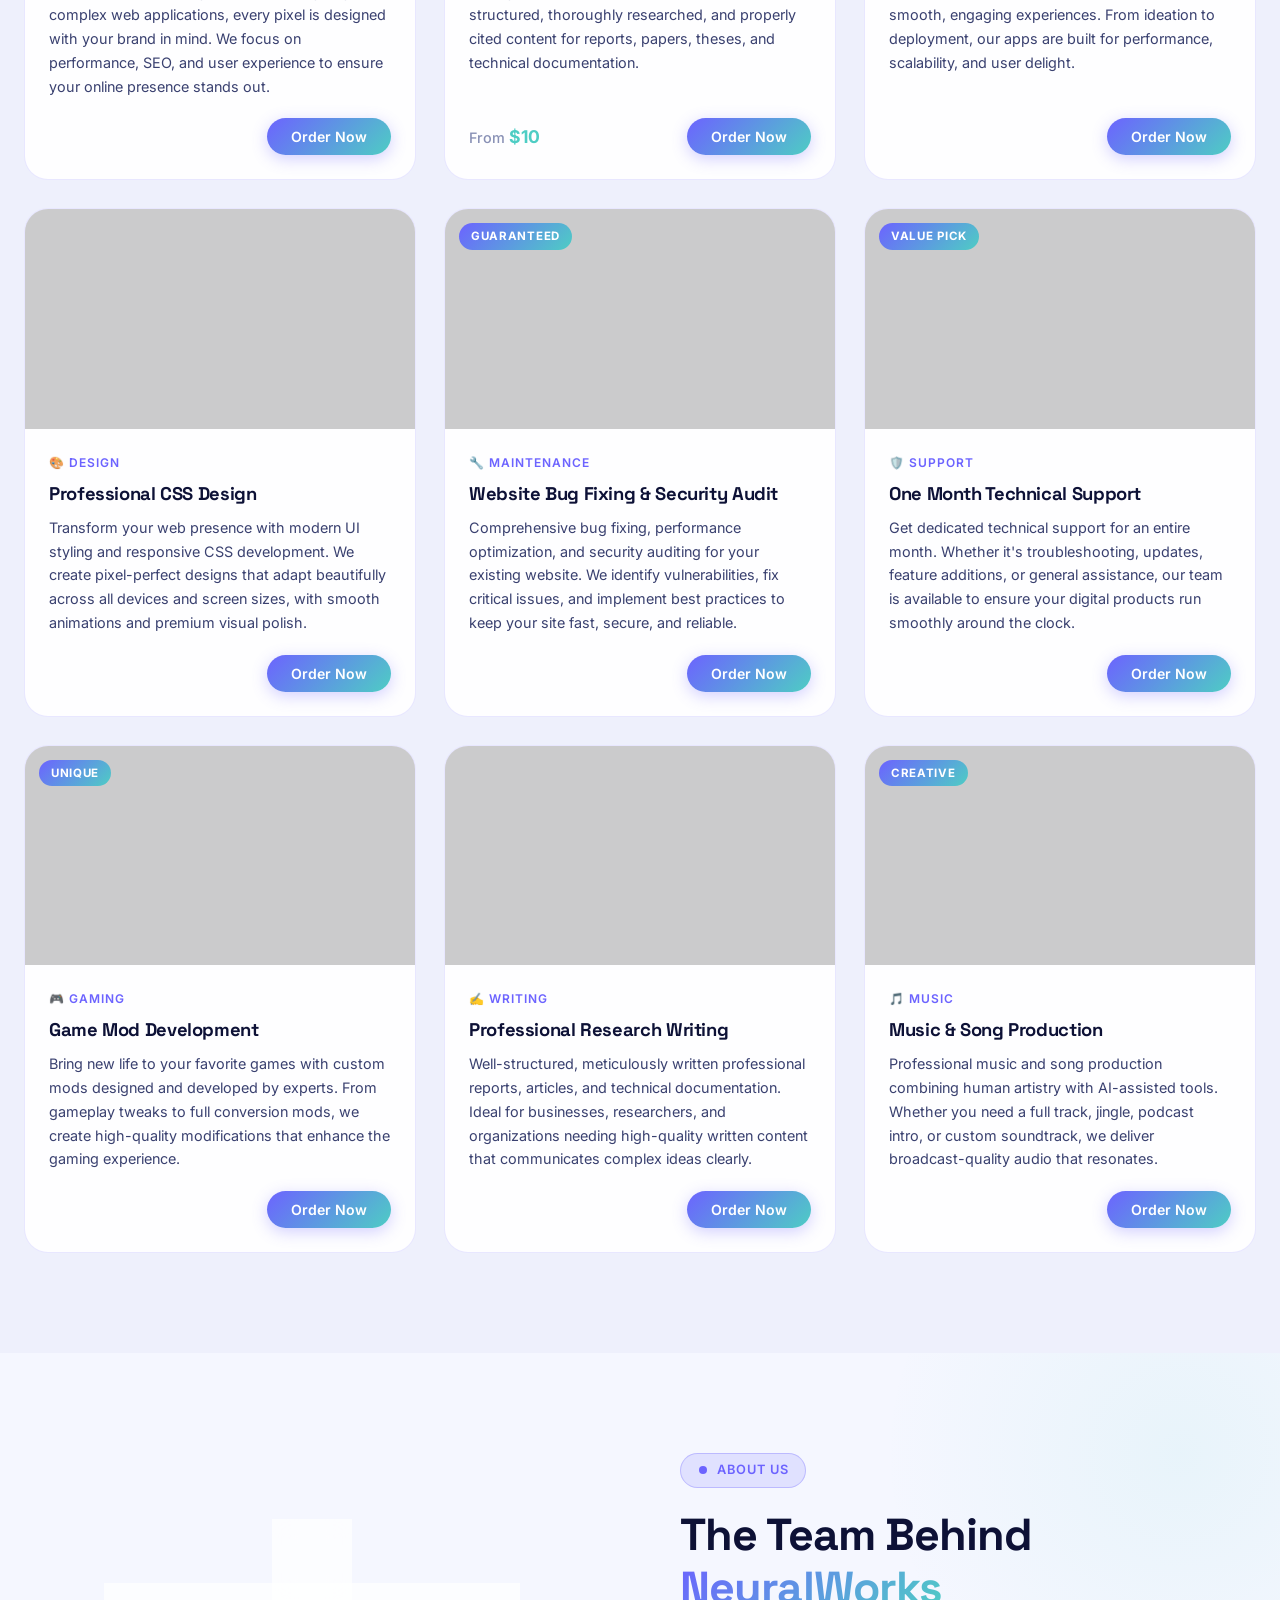
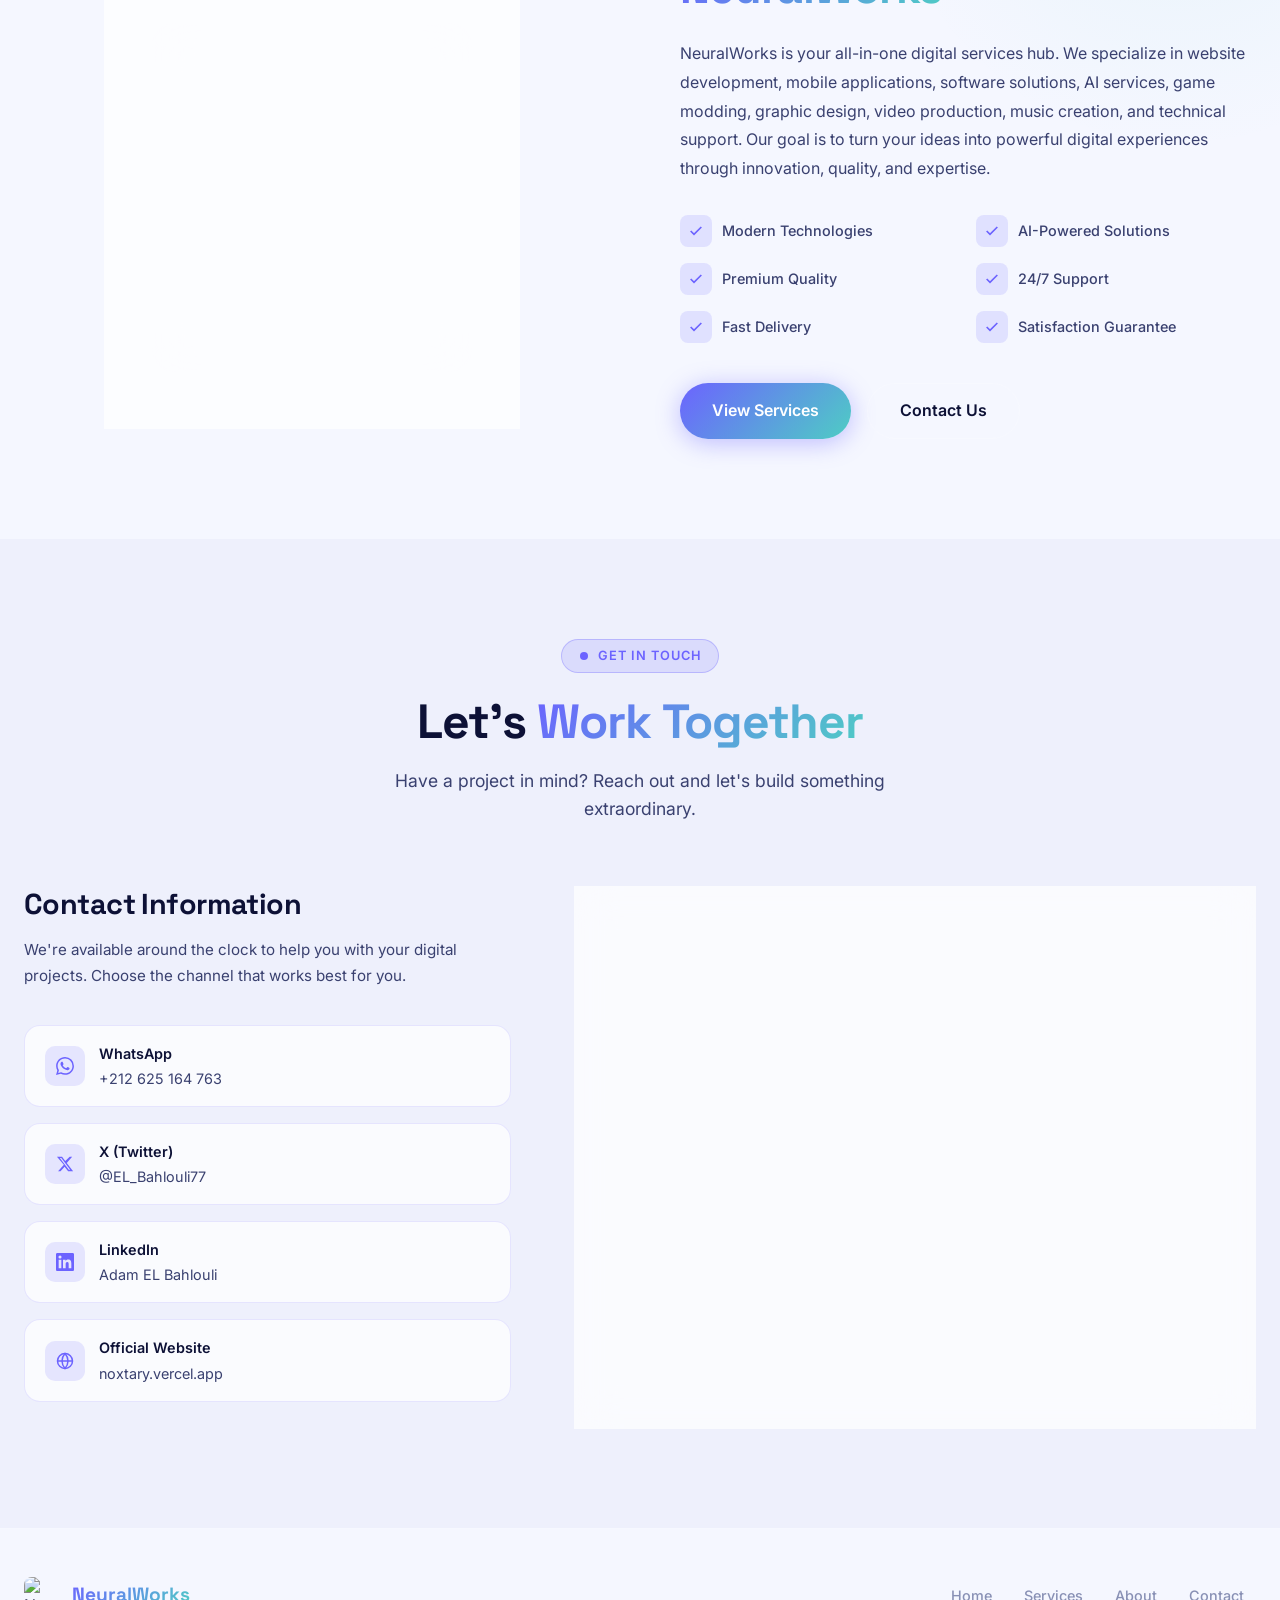
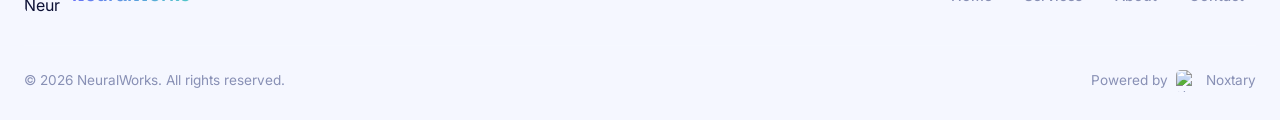
==== commit a90f76e9: "Add files via upload" ====
--- a/index.html
+++ b/index.html
@@ -94,7 +94,7 @@
     <p class="hero-subtitle">Try Our AI Models</p>
 
     <div class="hero-cta-group">
-      <a href="https://models1.netlify.app/"
+      <a href="https://adam-portfolio-henna.vercel.app/"
          target="_blank"
          rel="noopener noreferrer"
          class="btn btn-hero"
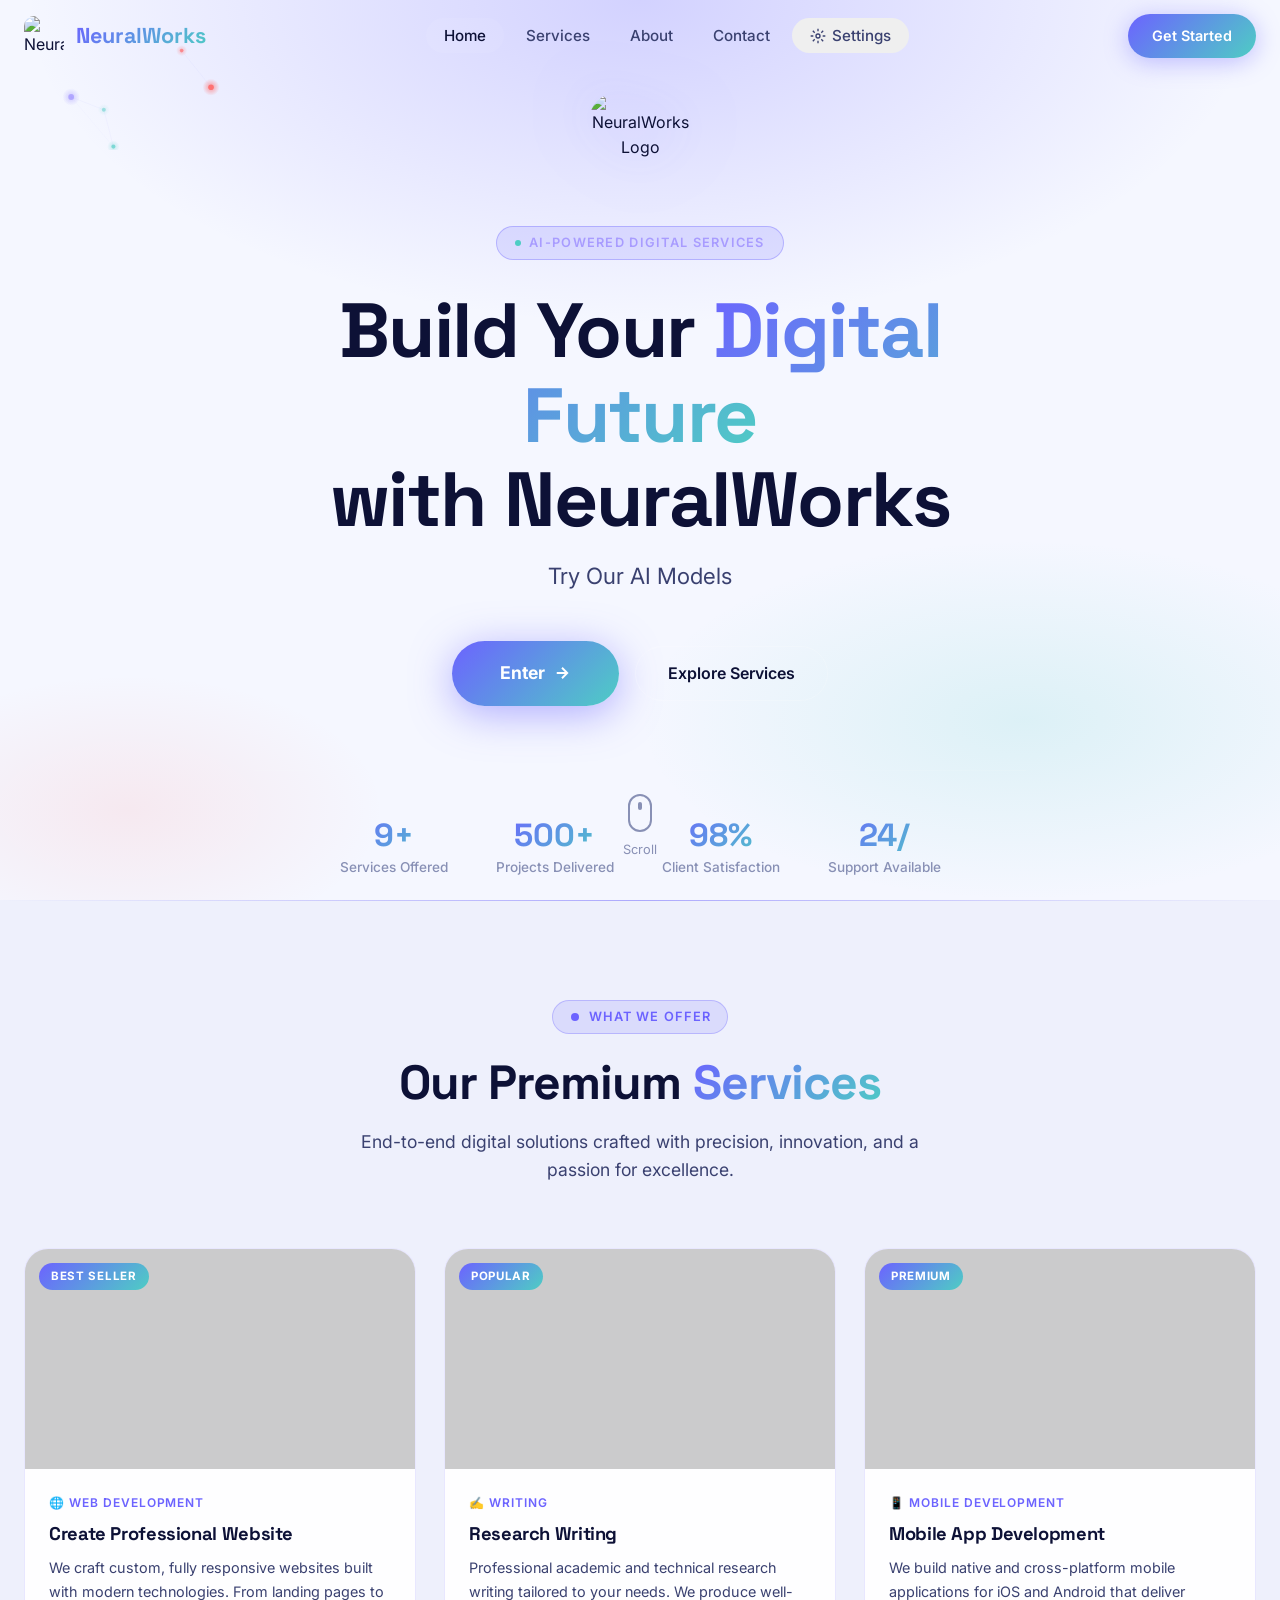
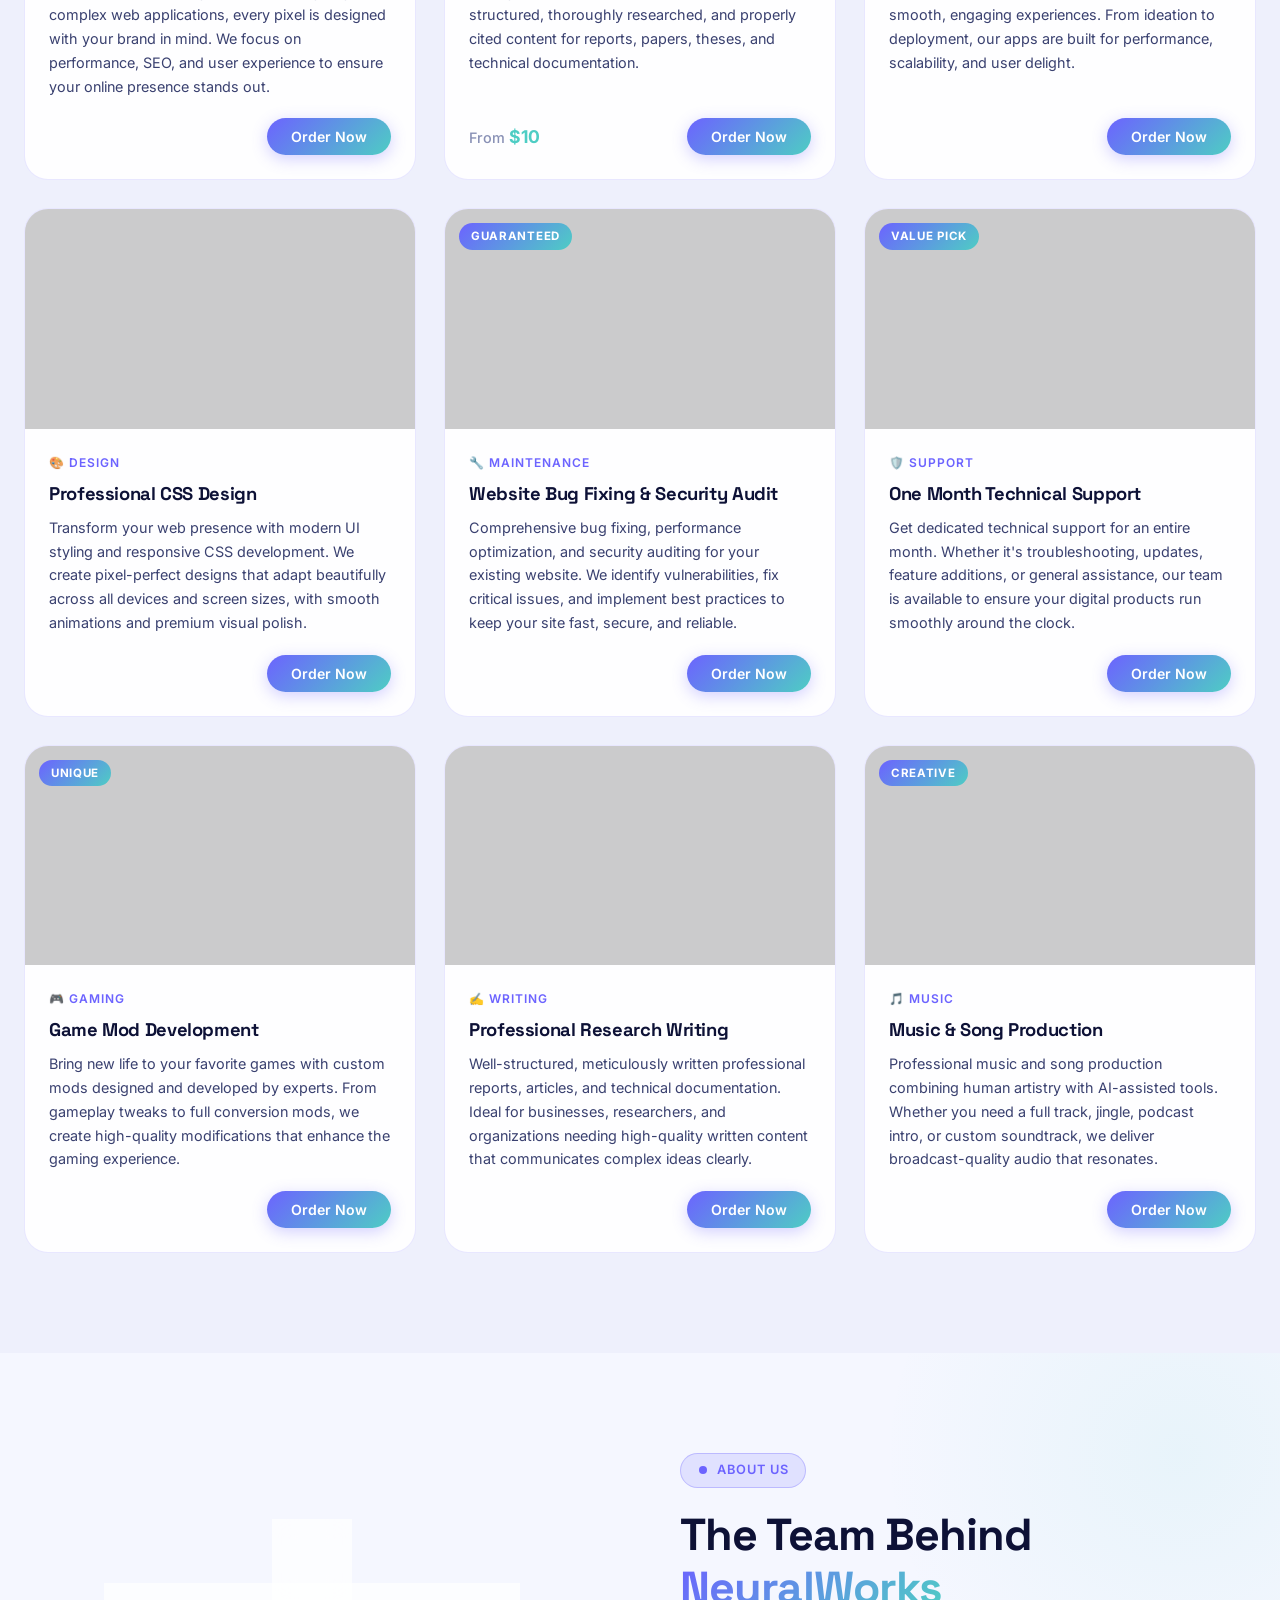
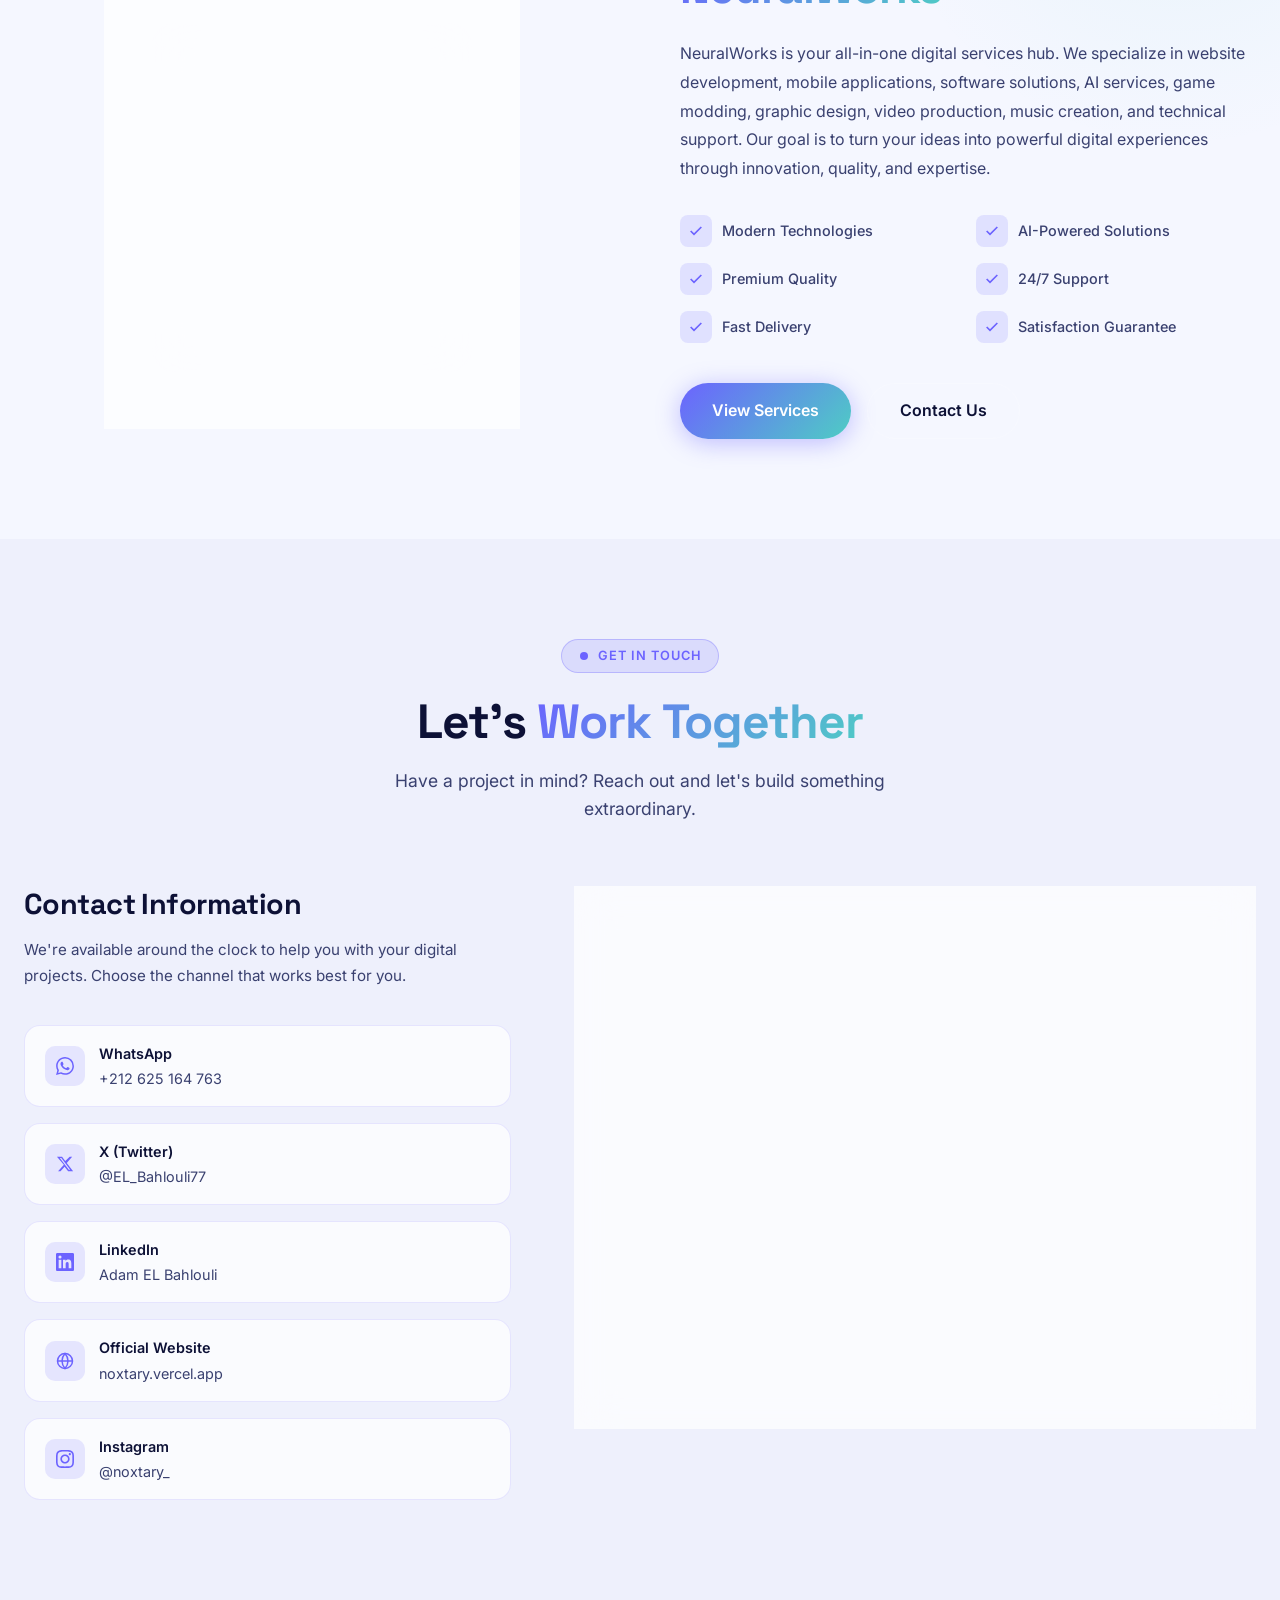
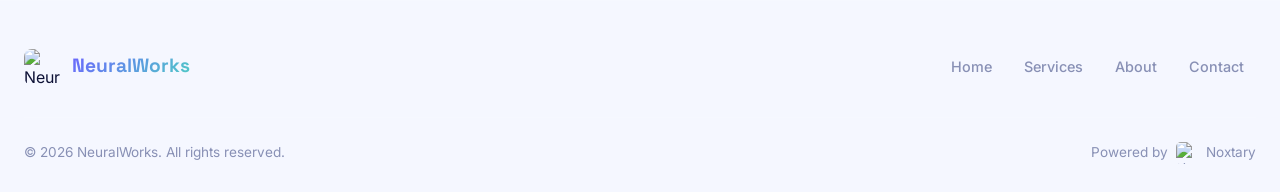
==== commit 688f31ba: "Add files via upload" ====
--- a/index.html
+++ b/index.html
@@ -337,6 +337,20 @@
               <div>noxtary.vercel.app</div>
             </div>
           </a>
+
+          <a href="https://www.instagram.com/noxtary_?igsh=MXEybzZpZWI3OTBxYQ=="
+             target="_blank" rel="noopener noreferrer"
+             class="contact-channel" aria-label="Follow Noxtary on Instagram">
+            <div class="contact-channel-icon" aria-hidden="true">
+              <svg width="18" height="18" viewBox="0 0 24 24" fill="currentColor">
+                <path d="M12 2.163c3.204 0 3.584.012 4.85.07 3.252.148 4.771 1.691 4.919 4.919.058 1.265.069 1.645.069 4.849 0 3.205-.012 3.584-.069 4.849-.149 3.225-1.664 4.771-4.919 4.919-1.266.058-1.644.07-4.85.07-3.204 0-3.584-.012-4.849-.07-3.26-.149-4.771-1.699-4.919-4.92-.058-1.265-.07-1.644-.07-4.849 0-3.204.013-3.583.07-4.849.149-3.227 1.664-4.771 4.919-4.919 1.266-.057 1.645-.069 4.849-.069zm0-2.163c-3.259 0-3.667.014-4.947.072-4.358.2-6.78 2.618-6.98 6.98-.059 1.281-.073 1.689-.073 4.948 0 3.259.014 3.668.072 4.948.2 4.358 2.618 6.78 6.98 6.98 1.281.058 1.689.072 4.948.072 3.259 0 3.668-.014 4.948-.072 4.354-.2 6.782-2.618 6.979-6.98.059-1.28.073-1.689.073-4.948 0-3.259-.014-3.667-.072-4.947-.196-4.354-2.617-6.78-6.979-6.98-1.281-.059-1.69-.073-4.949-.073zm0 5.838c-3.403 0-6.162 2.759-6.162 6.162s2.759 6.163 6.162 6.163 6.162-2.759 6.162-6.163c0-3.403-2.759-6.162-6.162-6.162zm0 10.162c-2.209 0-4-1.79-4-4 0-2.209 1.791-4 4-4s4 1.791 4 4c0 2.21-1.791 4-4 4zm6.406-11.845c-.796 0-1.441.645-1.441 1.44s.645 1.44 1.441 1.44c.795 0 1.439-.645 1.439-1.44s-.644-1.44-1.439-1.44z"/>
+              </svg>
+            </div>
+            <div>
+              <div style="font-weight:600;color:var(--text-primary);margin-bottom:2px;">Instagram</div>
+              <div>@noxtary_</div>
+            </div>
+          </a>
         </div>
       </div>
 
@@ -388,6 +402,9 @@
           <div class="form-success" id="form-success" role="status" aria-live="polite">
             ✅ Message sent! We'll get back to you shortly.
           </div>
+          <div class="form-error" id="form-error" role="alert" aria-live="assertive">
+            ❌ Failed to send message. Please try again or contact us directly.
+          </div>
         </form>
       </div>
     </div>
@@ -511,6 +528,8 @@
 <!-- ==========================================
      SCRIPTS
      ========================================== -->
+<!-- EmailJS CDN -->
+<script src="https://cdn.jsdelivr.net/npm/@emailjs/browser@4/dist/email.min.js"></script>
 <script src="js/particles.js" defer></script>
 <script src="js/theme.js" defer></script>
 <script src="js/services.js" defer></script>
--- a/css/style.css
+++ b/css/style.css
@@ -1155,6 +1155,19 @@
   font-weight: 600;
 }
 
+.form-error {
+  display: none;
+  text-align: center;
+  padding: 16px 24px;
+  color: var(--accent-tertiary);
+  font-size: 0.95rem;
+  font-weight: 600;
+  background: rgba(255, 107, 107, 0.08);
+  border: 1px solid rgba(255, 107, 107, 0.25);
+  border-radius: var(--radius-sm);
+  margin-top: 8px;
+}
+
 /* ============================================
    SETTINGS PANEL
    ============================================ */
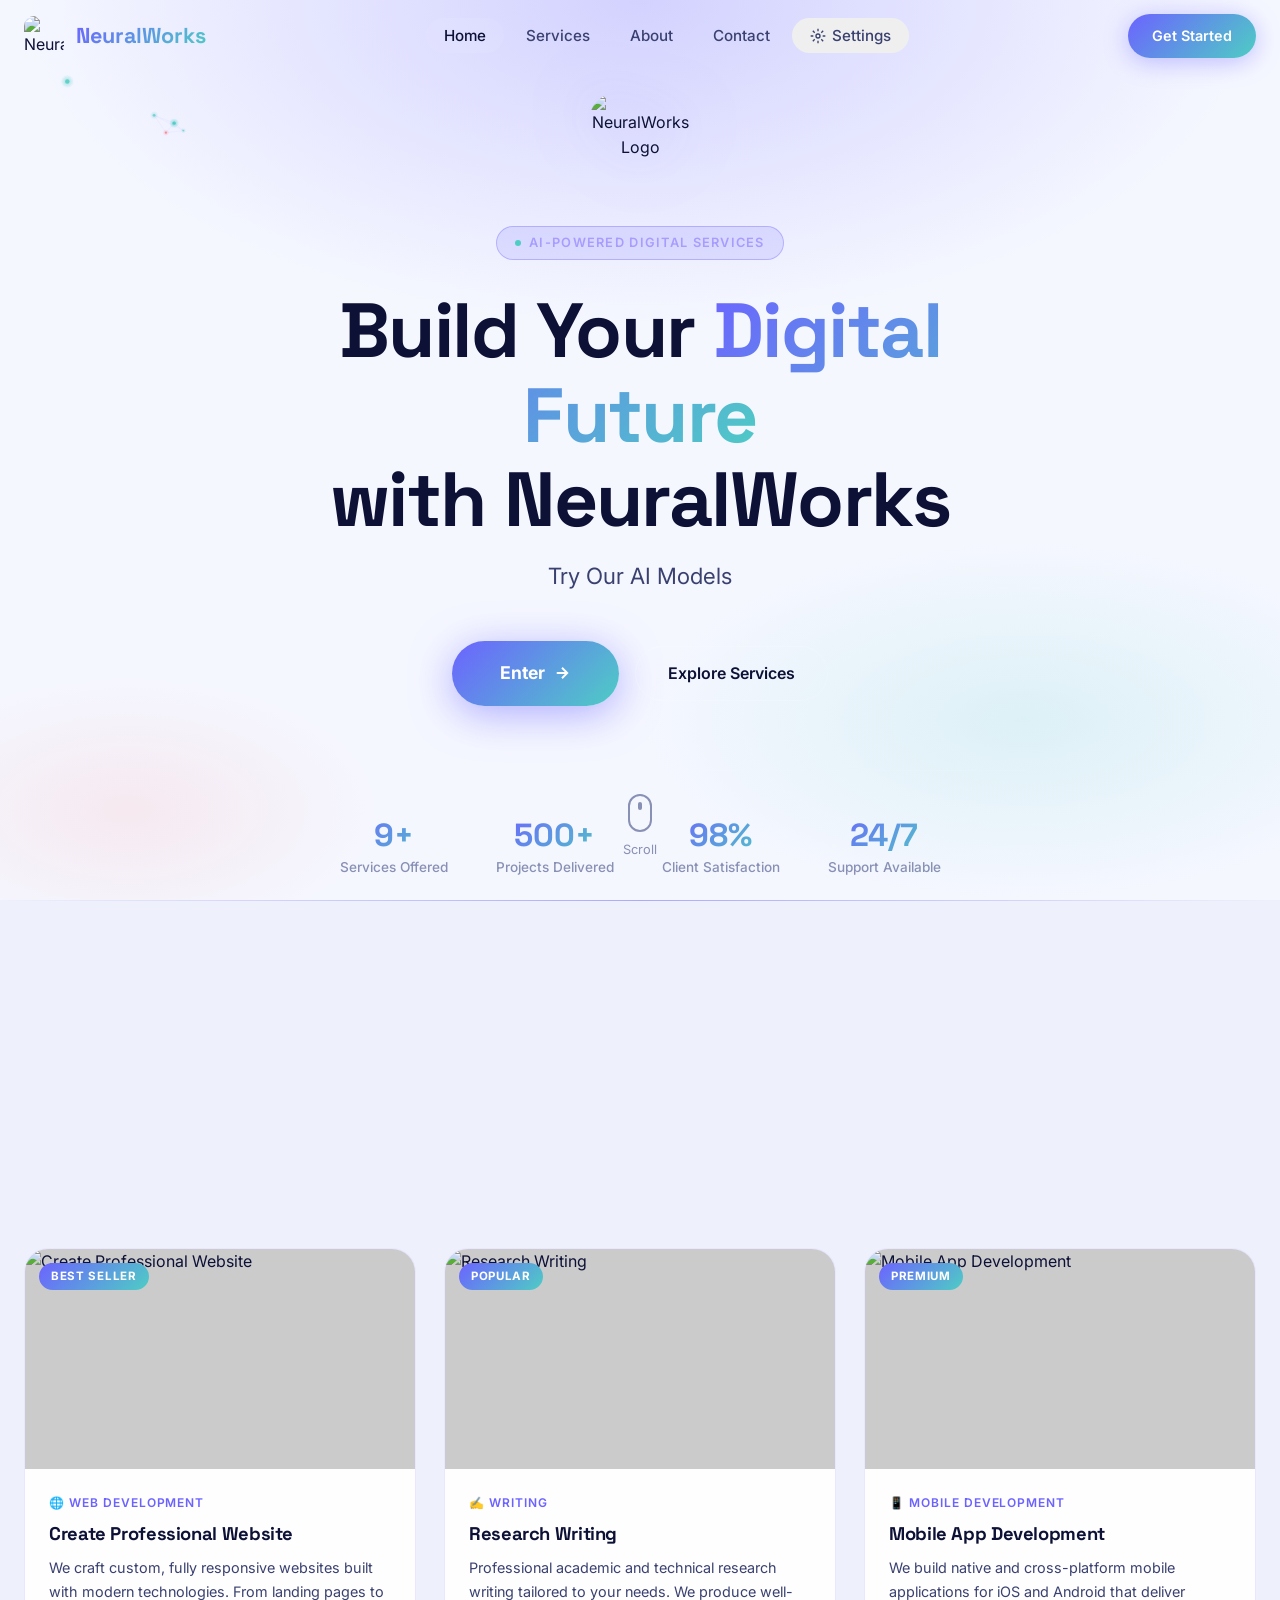
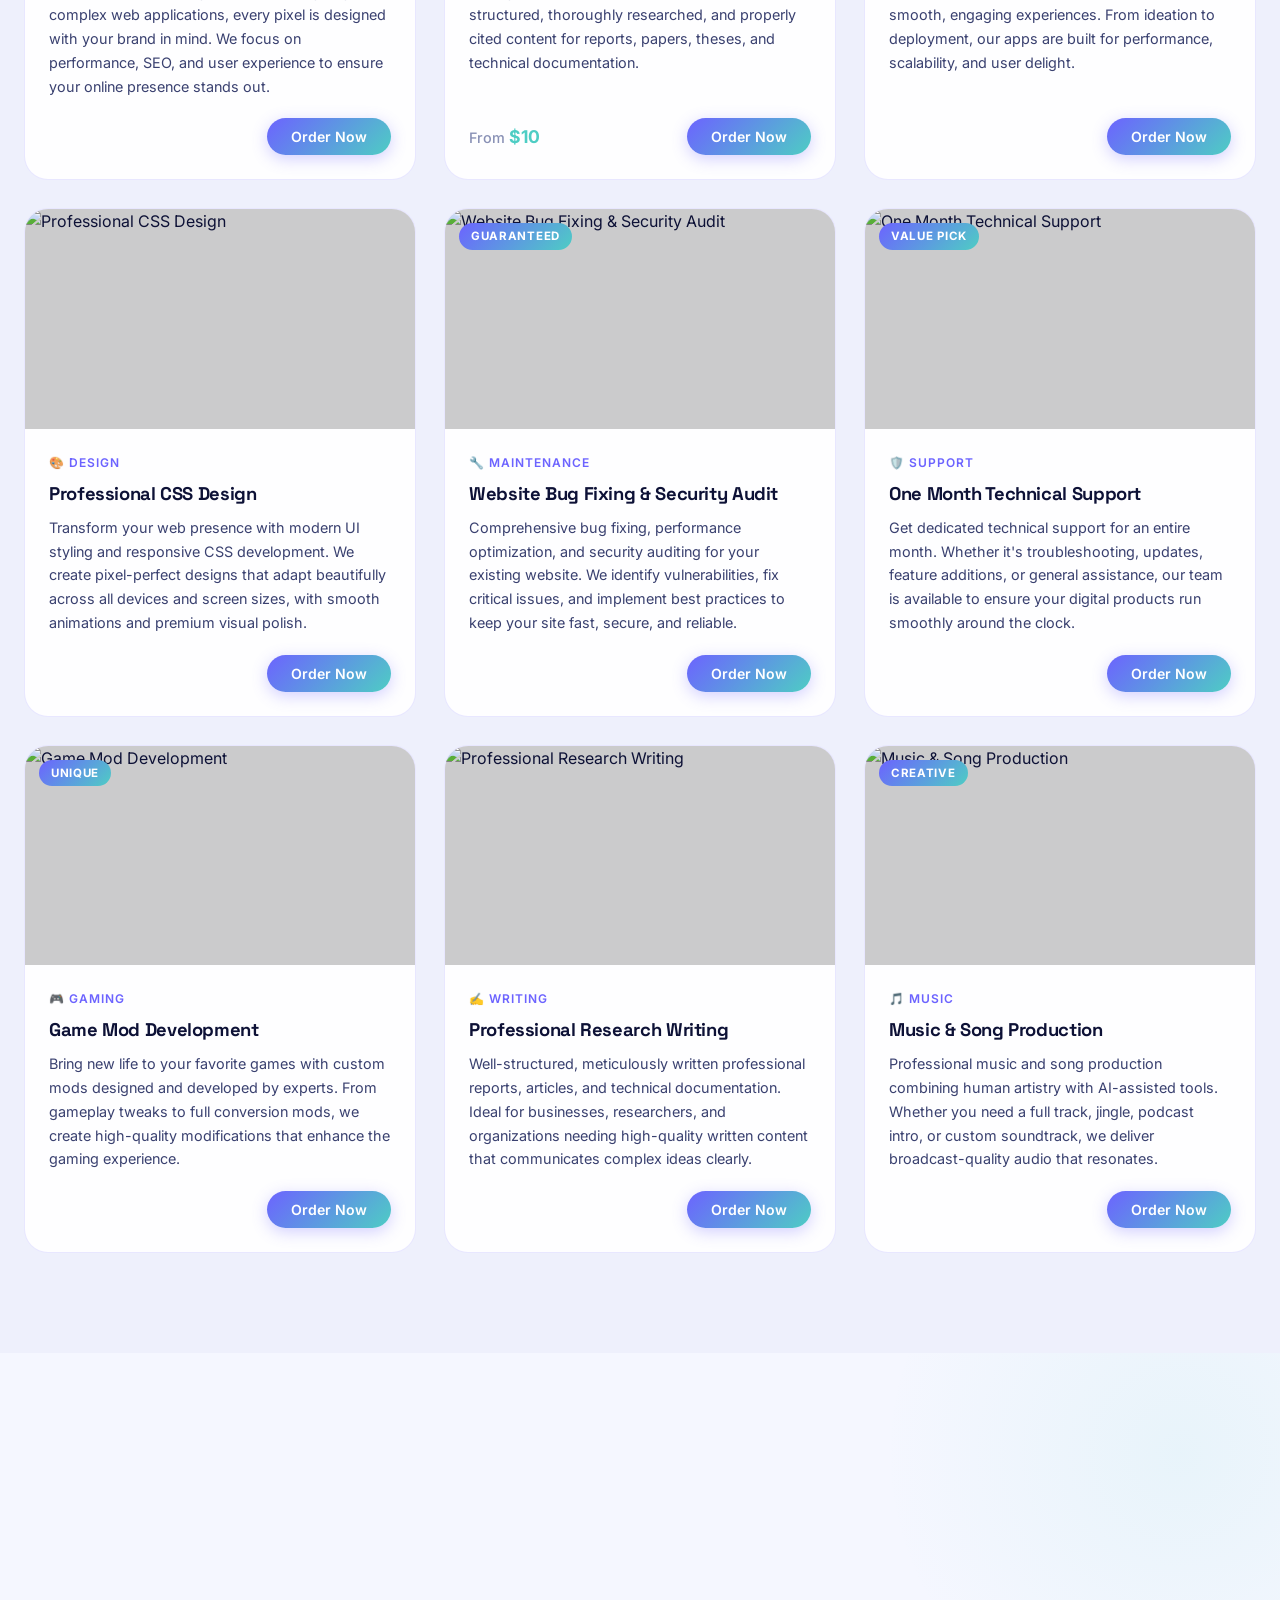
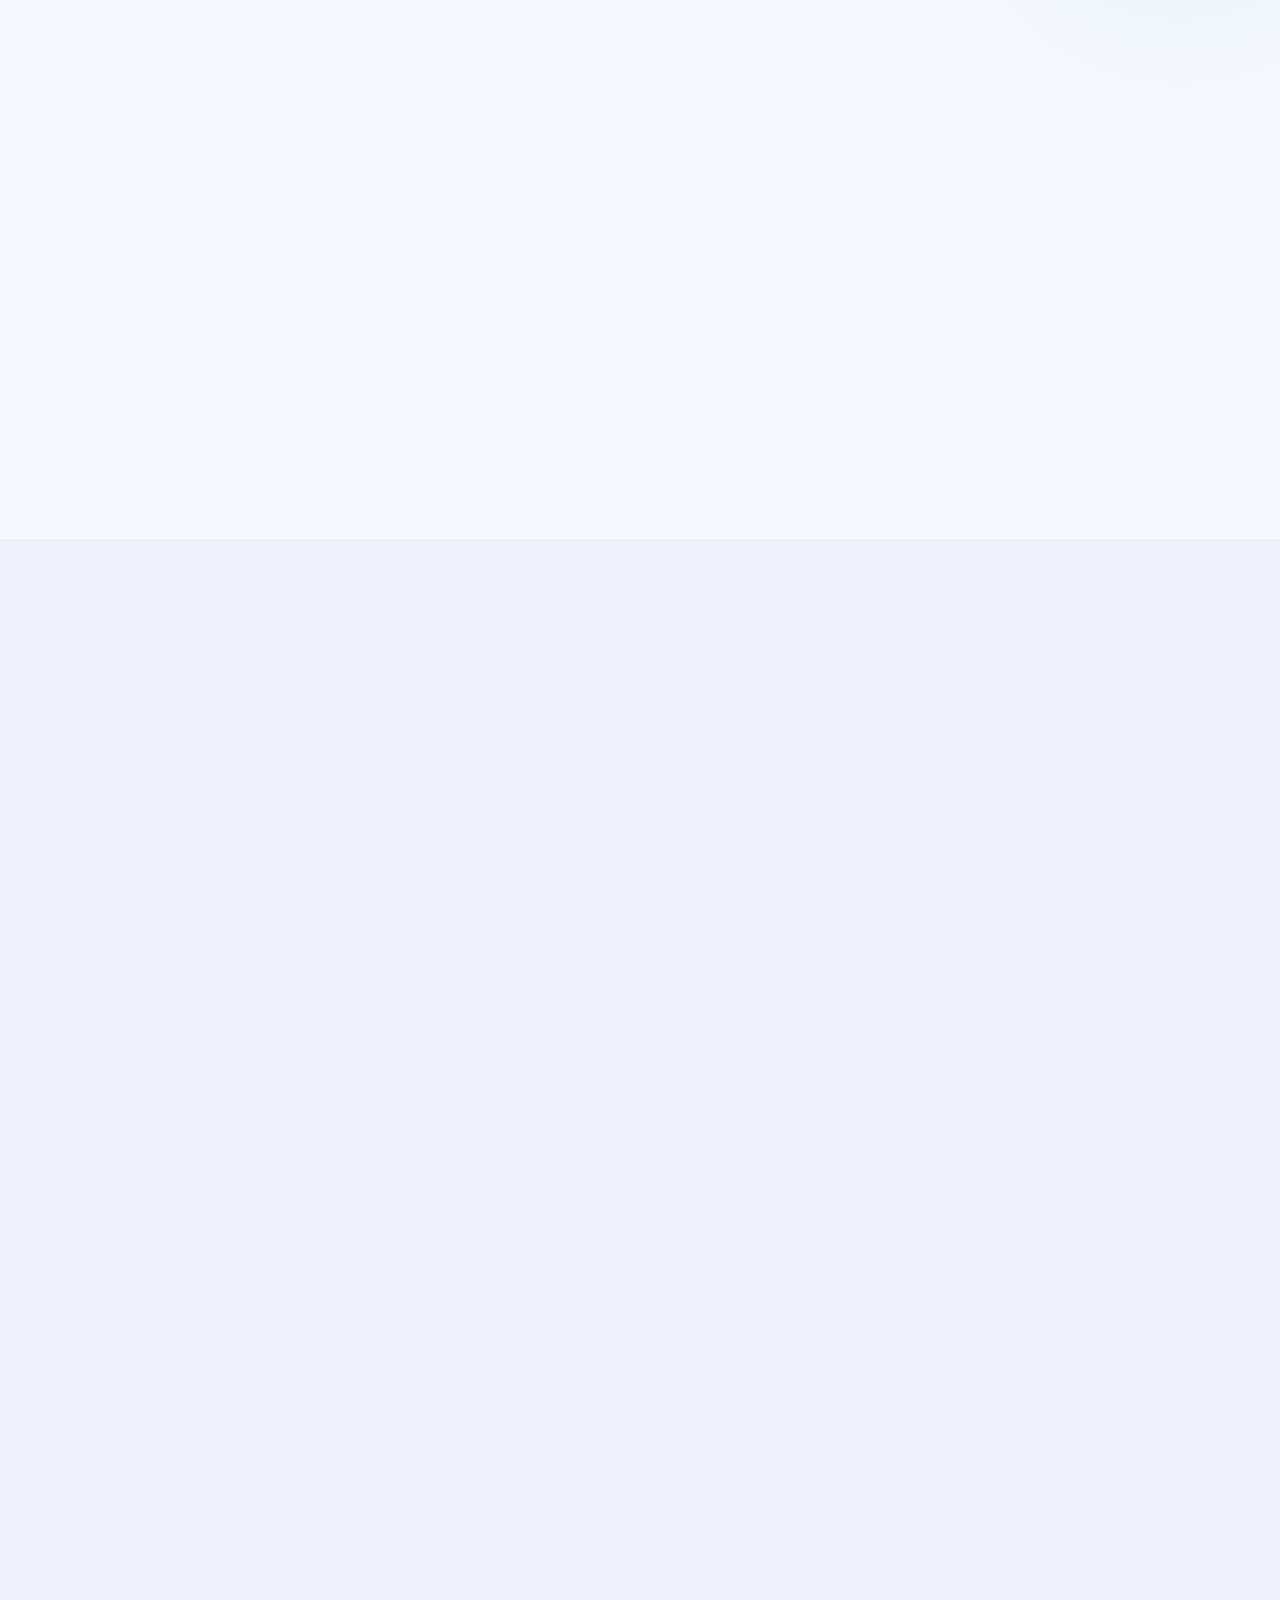
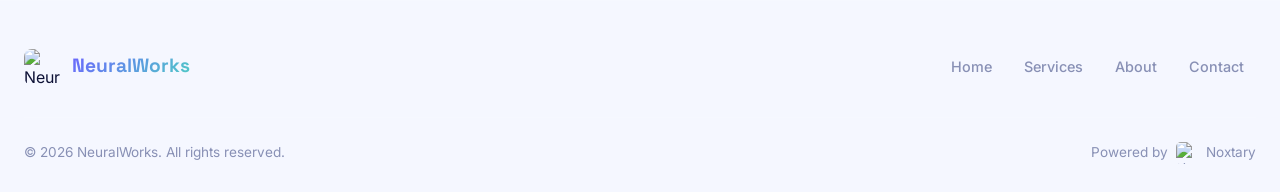
==== commit a85c5e31: "Add files via upload" ====
--- a/index.html
+++ b/index.html
@@ -361,13 +361,19 @@
             <div class="form-group">
               <label for="contact-name" class="form-label">Your Name</label>
               <input type="text" id="contact-name" name="name" class="form-input"
-                     placeholder="John Doe" required autocomplete="name" />
+                     placeholder="John Doe" required autocomplete="name" maxlength="100" />
             </div>
             <div class="form-group">
               <label for="contact-email" class="form-label">Email Address</label>
               <input type="email" id="contact-email" name="email" class="form-input"
-                     placeholder="john@example.com" required autocomplete="email" />
-            </div>
+                     placeholder="john@example.com" required autocomplete="email" maxlength="150" />
+            </div>
+          </div>
+
+          <!-- Honeypot Field for Spam Prevention (Hidden from normal users) -->
+          <div style="display: none;" aria-hidden="true">
+            <label for="contact-nickname">Nickname</label>
+            <input type="text" id="contact-nickname" name="nickname" tabindex="-1" autocomplete="off" />
           </div>
 
           <div class="form-group">
@@ -389,7 +395,7 @@
           <div class="form-group">
             <label for="contact-message" class="form-label">Your Message</label>
             <textarea id="contact-message" name="message" class="form-textarea"
-                      placeholder="Tell us about your project…" required></textarea>
+                      placeholder="Tell us about your project…" required maxlength="5000"></textarea>
           </div>
 
           <button type="submit" class="btn btn-primary form-submit" id="contact-submit">
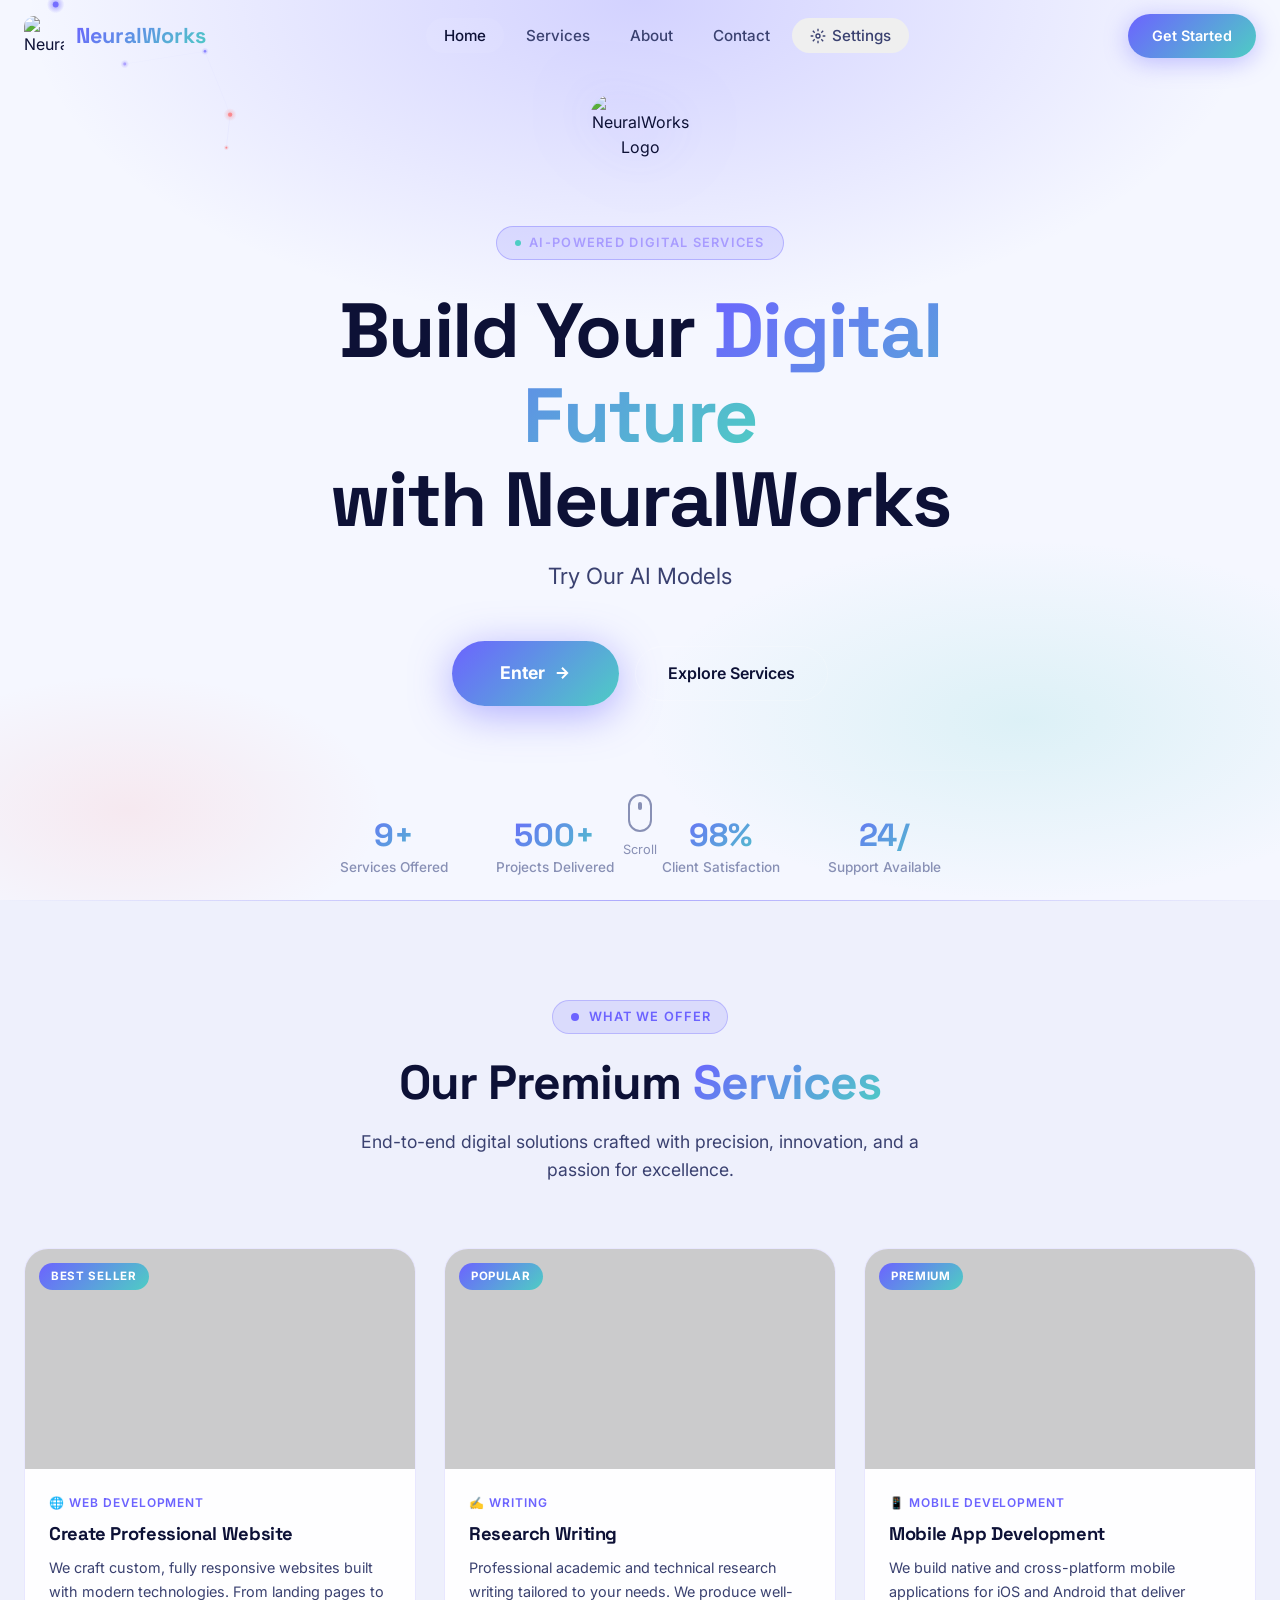
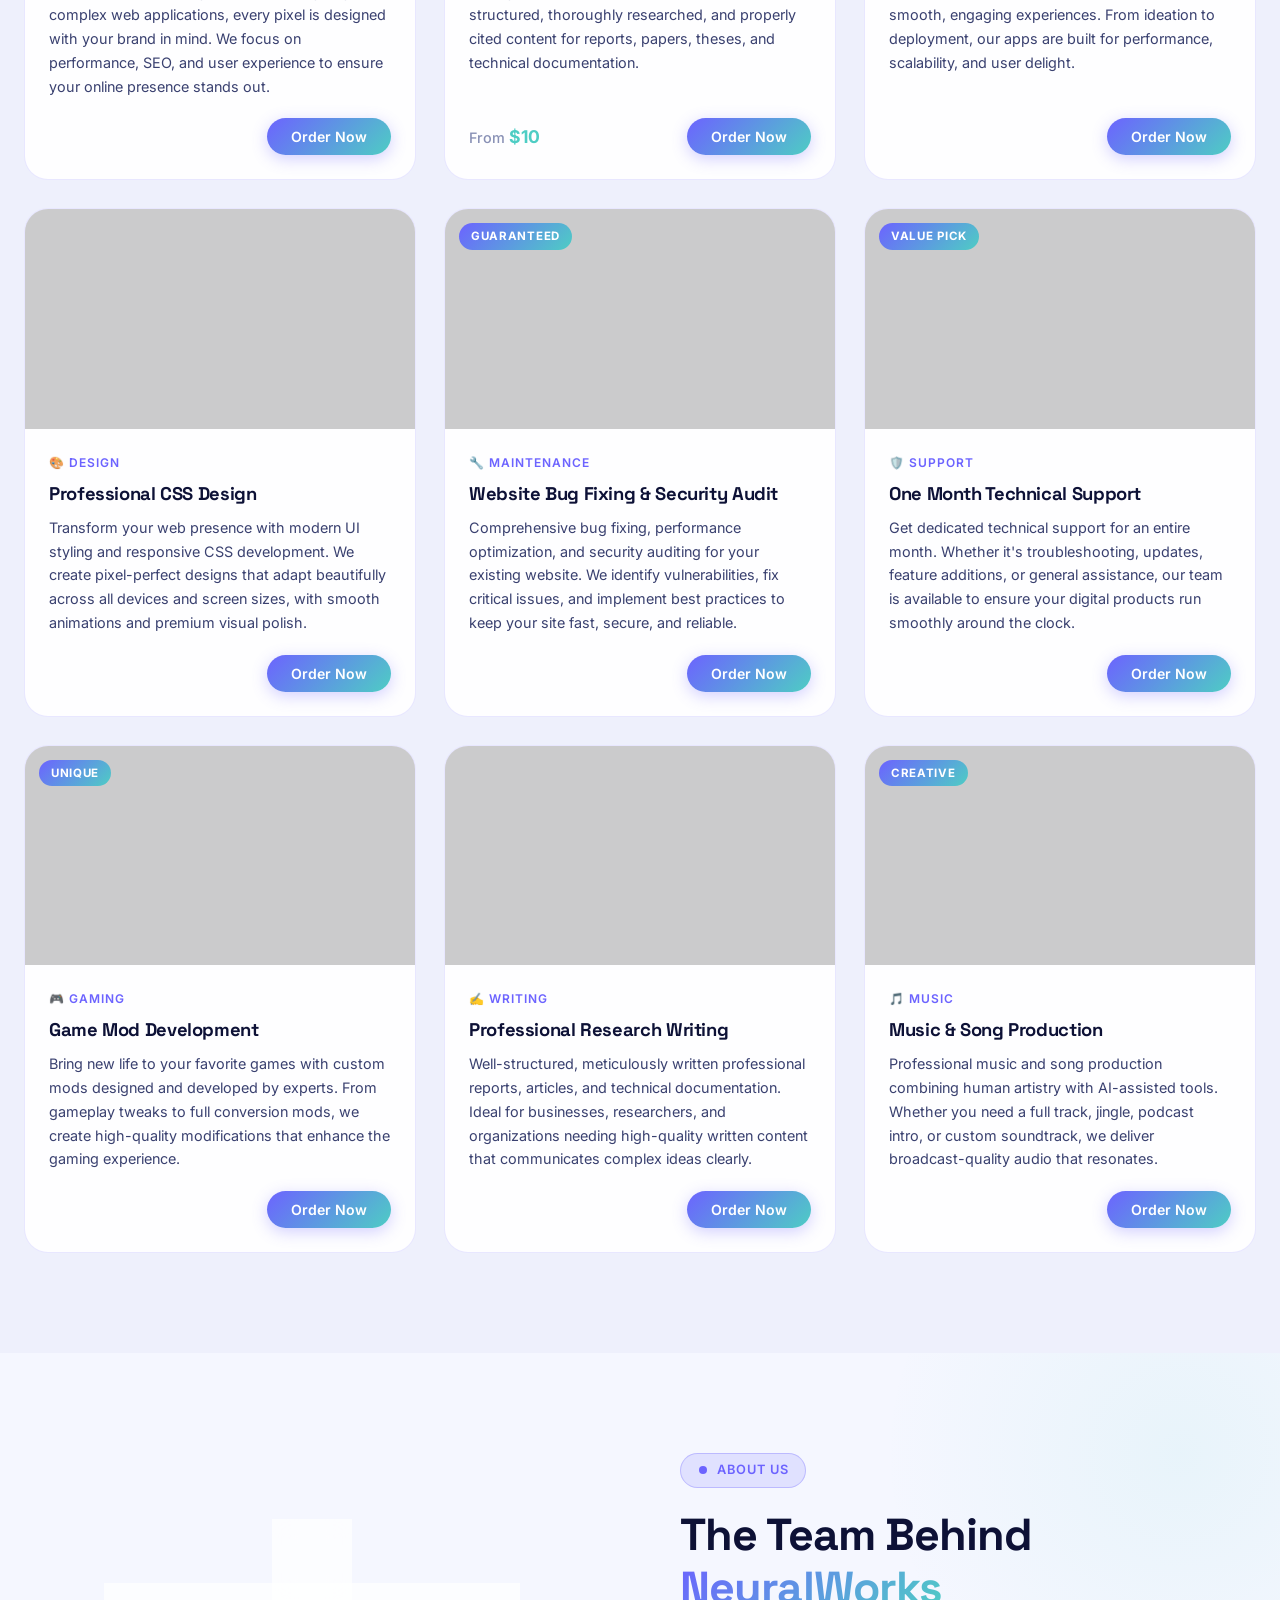
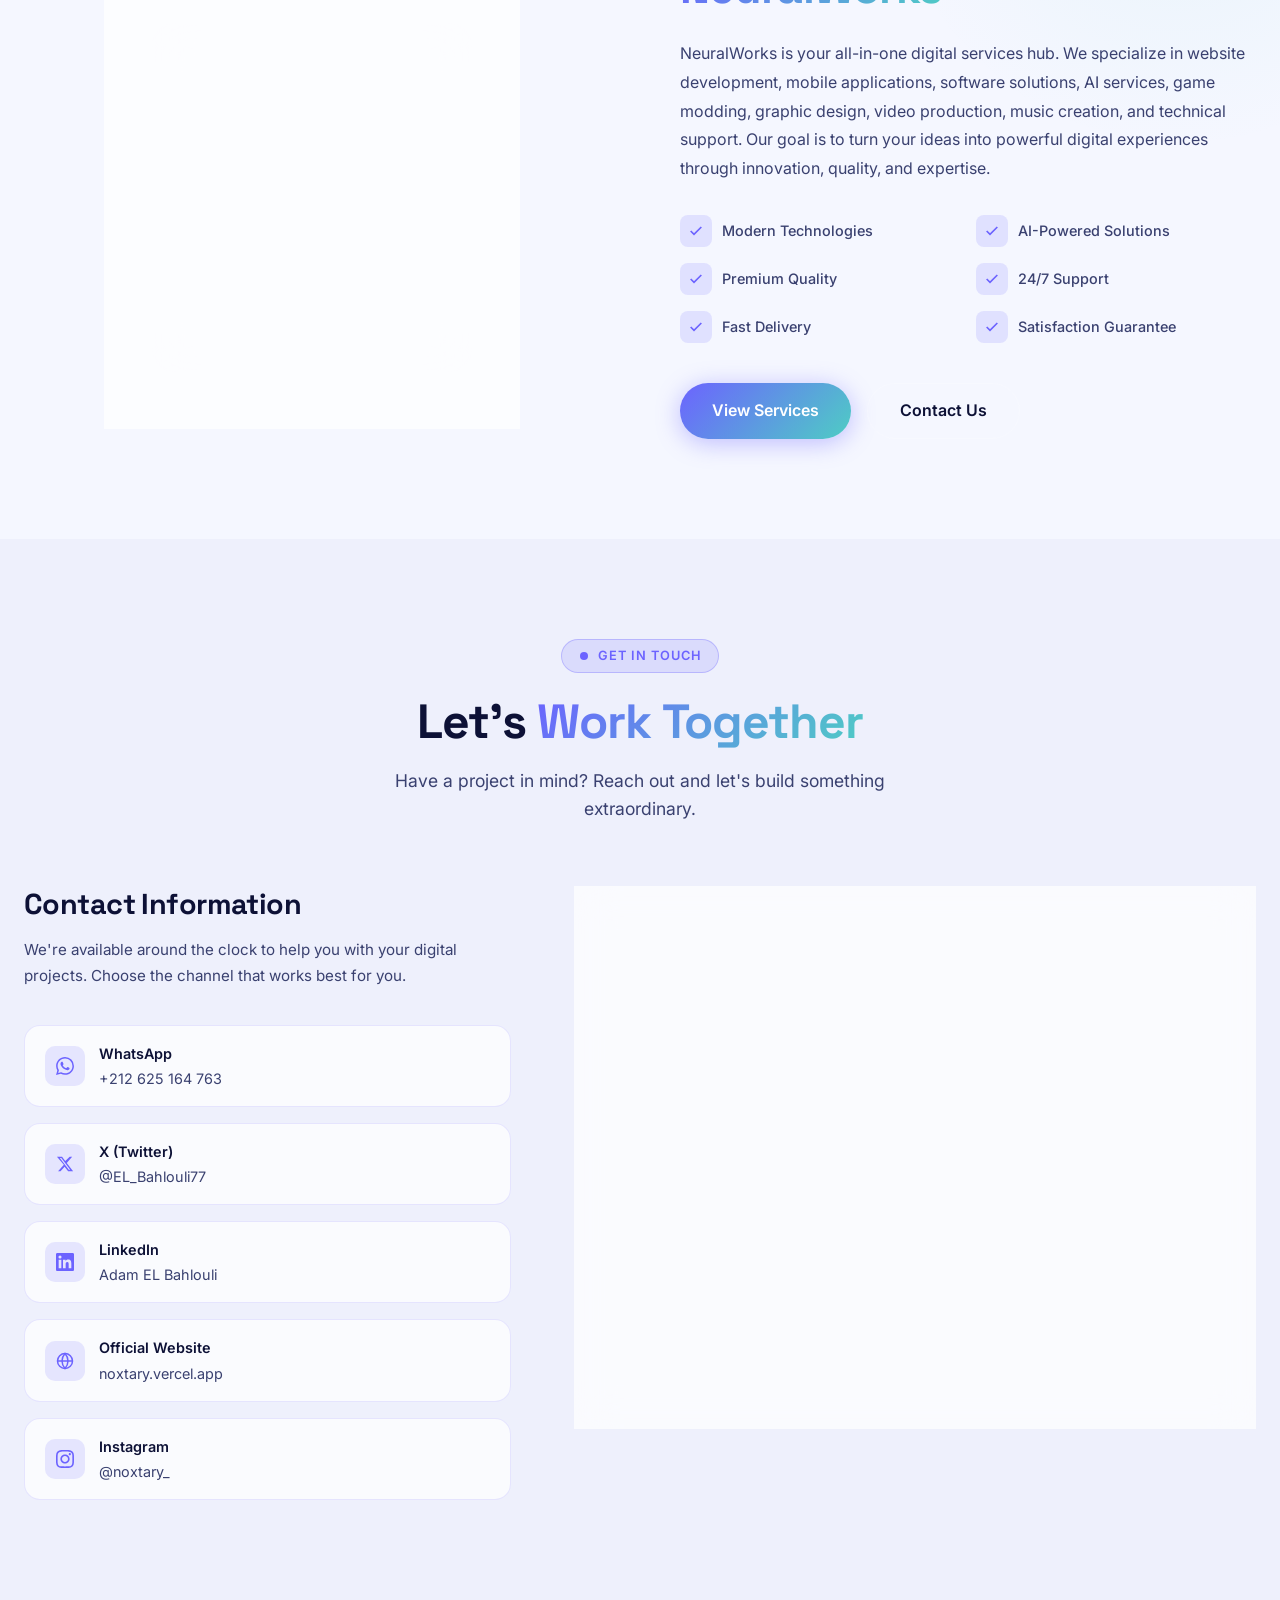
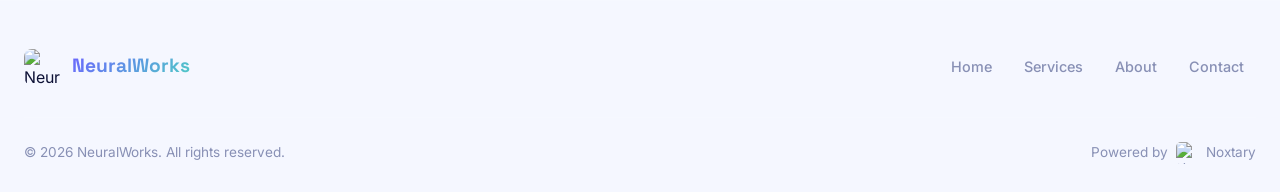
==== commit 8c0f8a5d: "Add files via upload" ====
--- a/index.html
+++ b/index.html
@@ -361,19 +361,13 @@
             <div class="form-group">
               <label for="contact-name" class="form-label">Your Name</label>
               <input type="text" id="contact-name" name="name" class="form-input"
-                     placeholder="John Doe" required autocomplete="name" maxlength="100" />
+                     placeholder="John Doe" required autocomplete="name" />
             </div>
             <div class="form-group">
               <label for="contact-email" class="form-label">Email Address</label>
               <input type="email" id="contact-email" name="email" class="form-input"
-                     placeholder="john@example.com" required autocomplete="email" maxlength="150" />
-            </div>
-          </div>
-
-          <!-- Honeypot Field for Spam Prevention (Hidden from normal users) -->
-          <div style="display: none;" aria-hidden="true">
-            <label for="contact-nickname">Nickname</label>
-            <input type="text" id="contact-nickname" name="nickname" tabindex="-1" autocomplete="off" />
+                     placeholder="john@example.com" required autocomplete="email" />
+            </div>
           </div>
 
           <div class="form-group">
@@ -395,7 +389,7 @@
           <div class="form-group">
             <label for="contact-message" class="form-label">Your Message</label>
             <textarea id="contact-message" name="message" class="form-textarea"
-                      placeholder="Tell us about your project…" required maxlength="5000"></textarea>
+                      placeholder="Tell us about your project…" required></textarea>
           </div>
 
           <button type="submit" class="btn btn-primary form-submit" id="contact-submit">
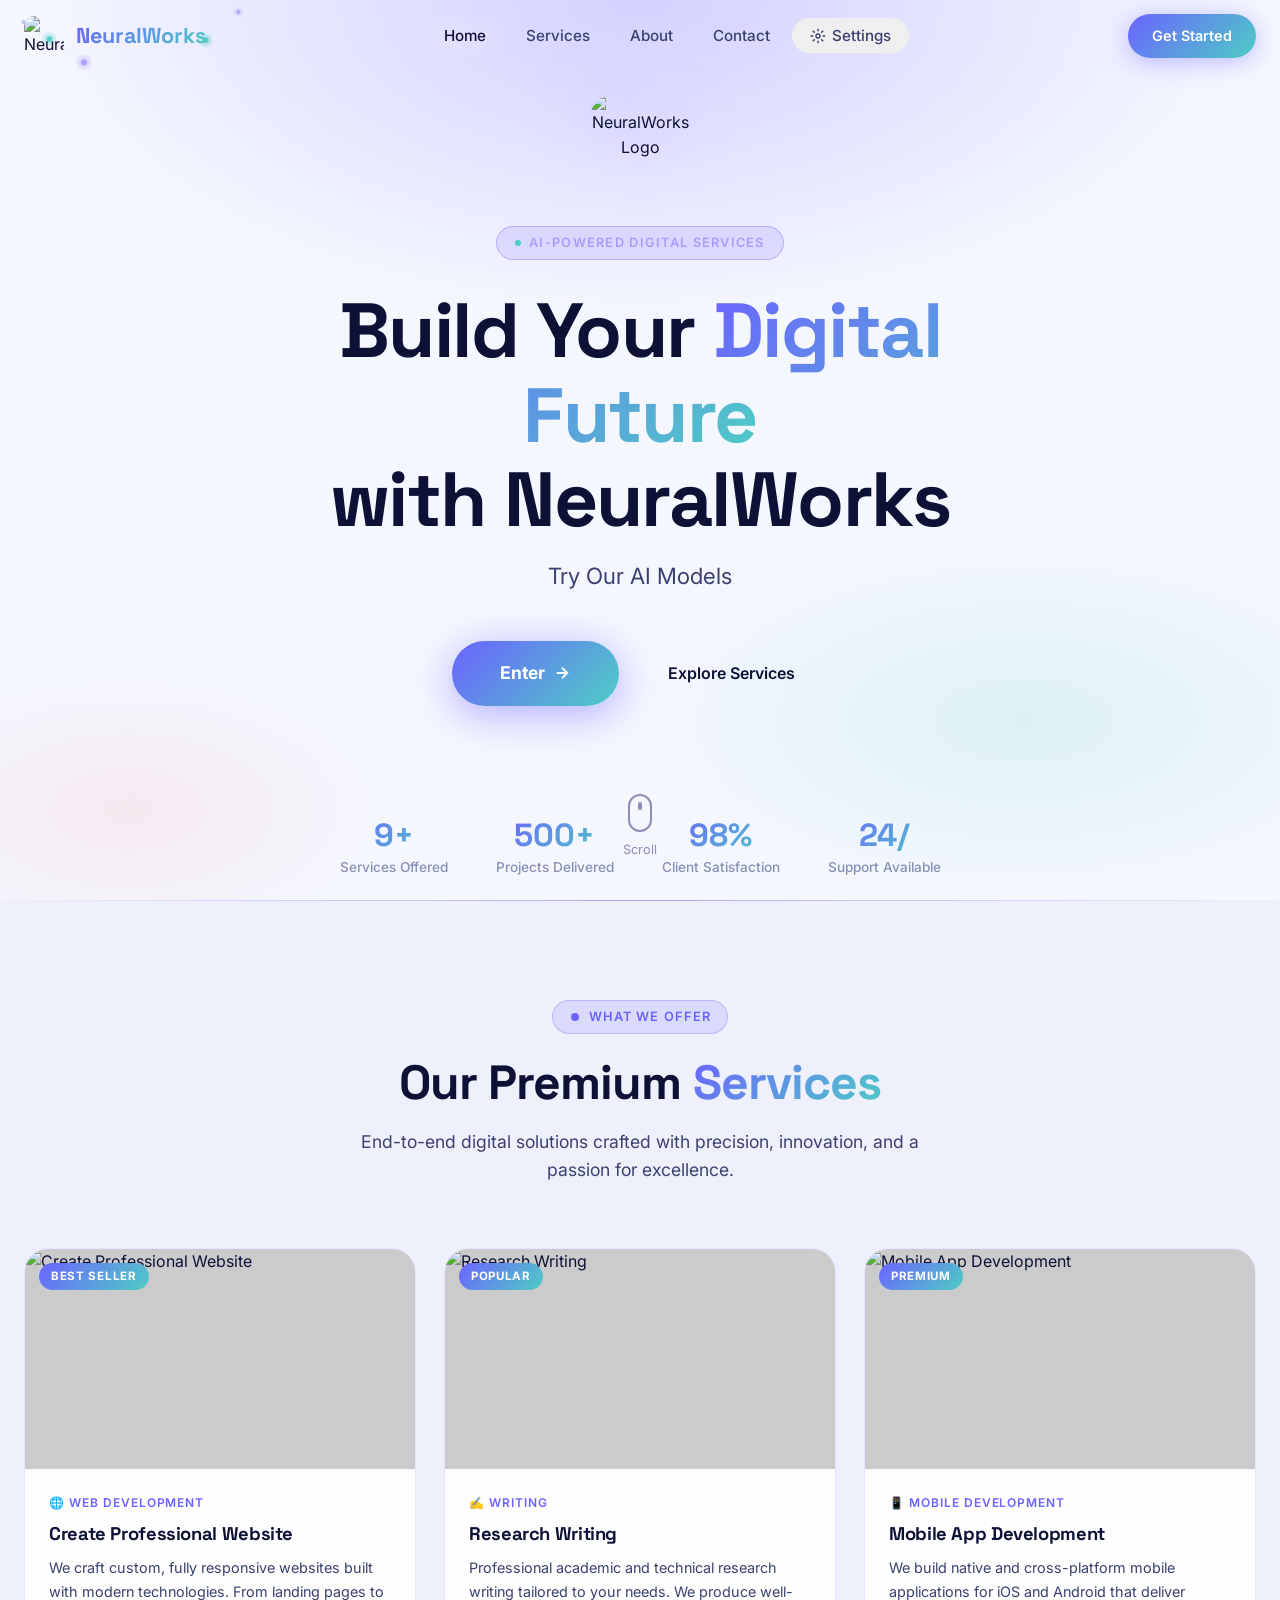
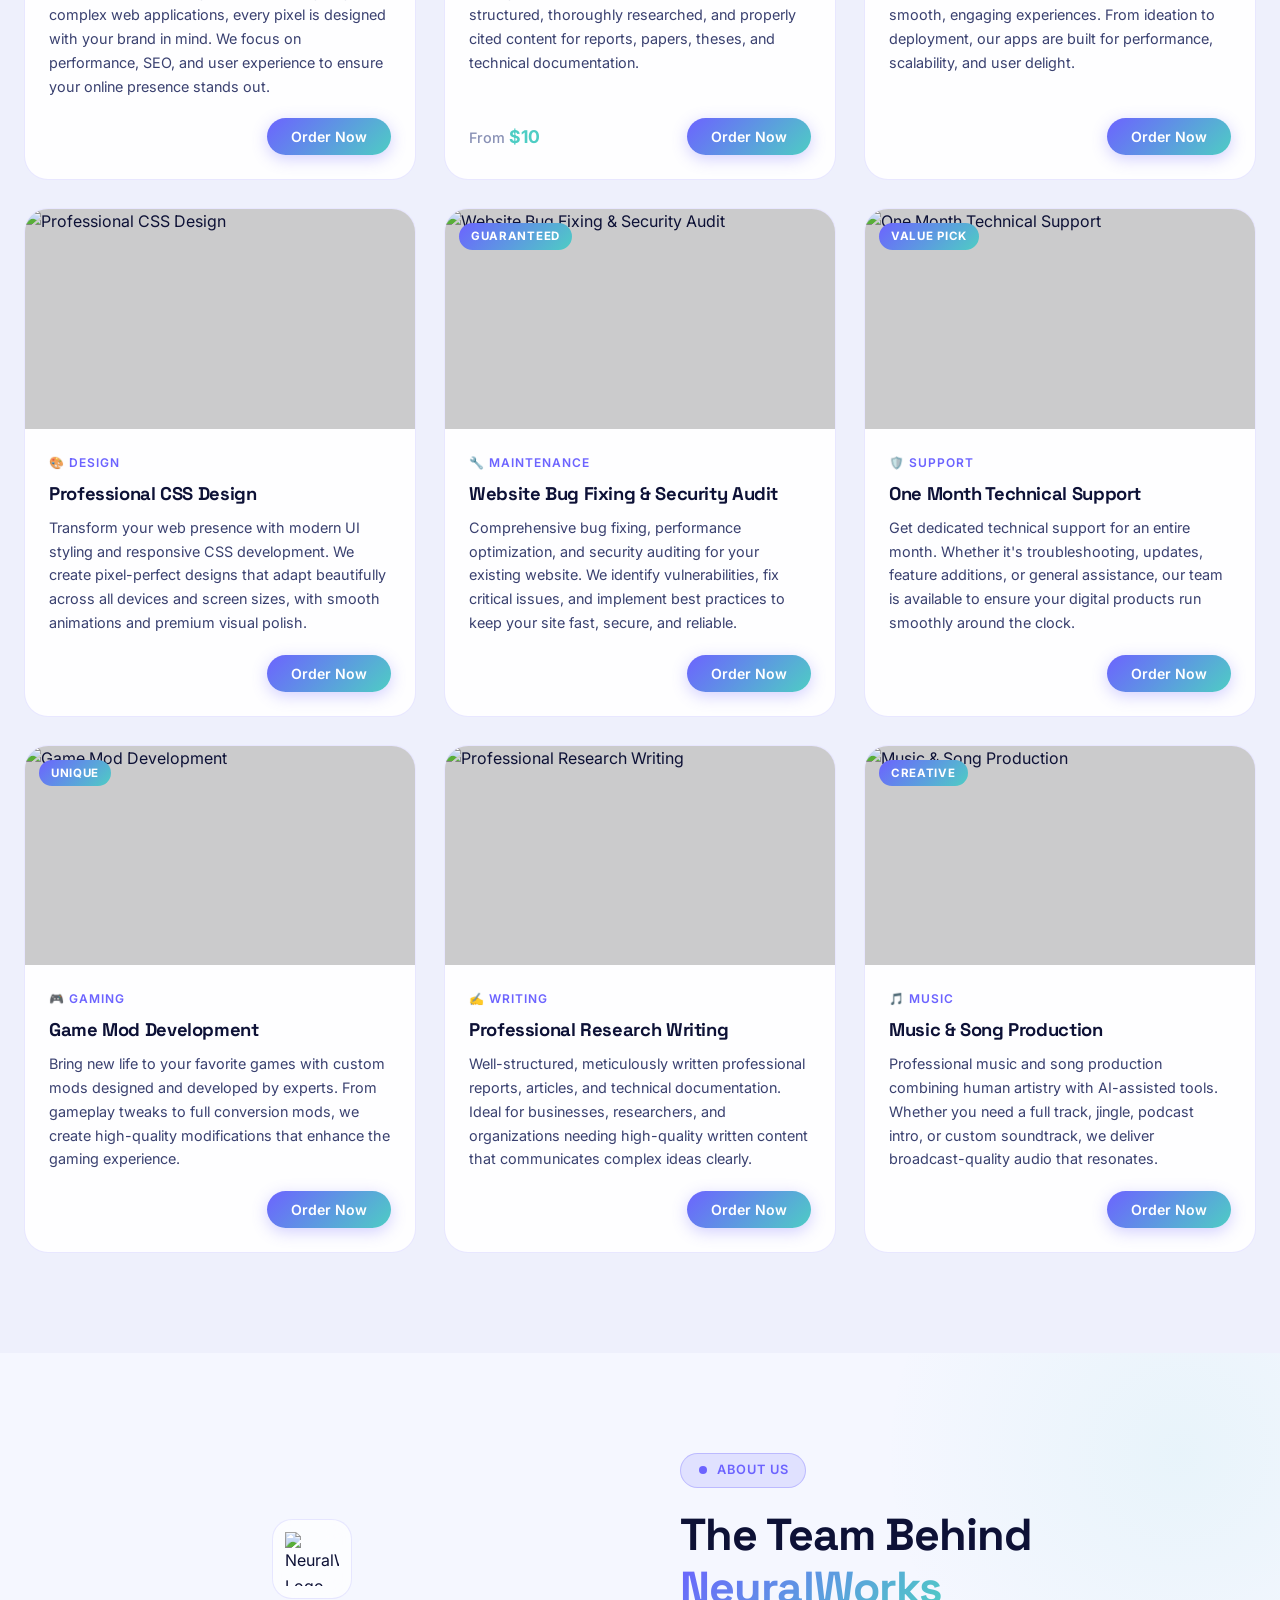
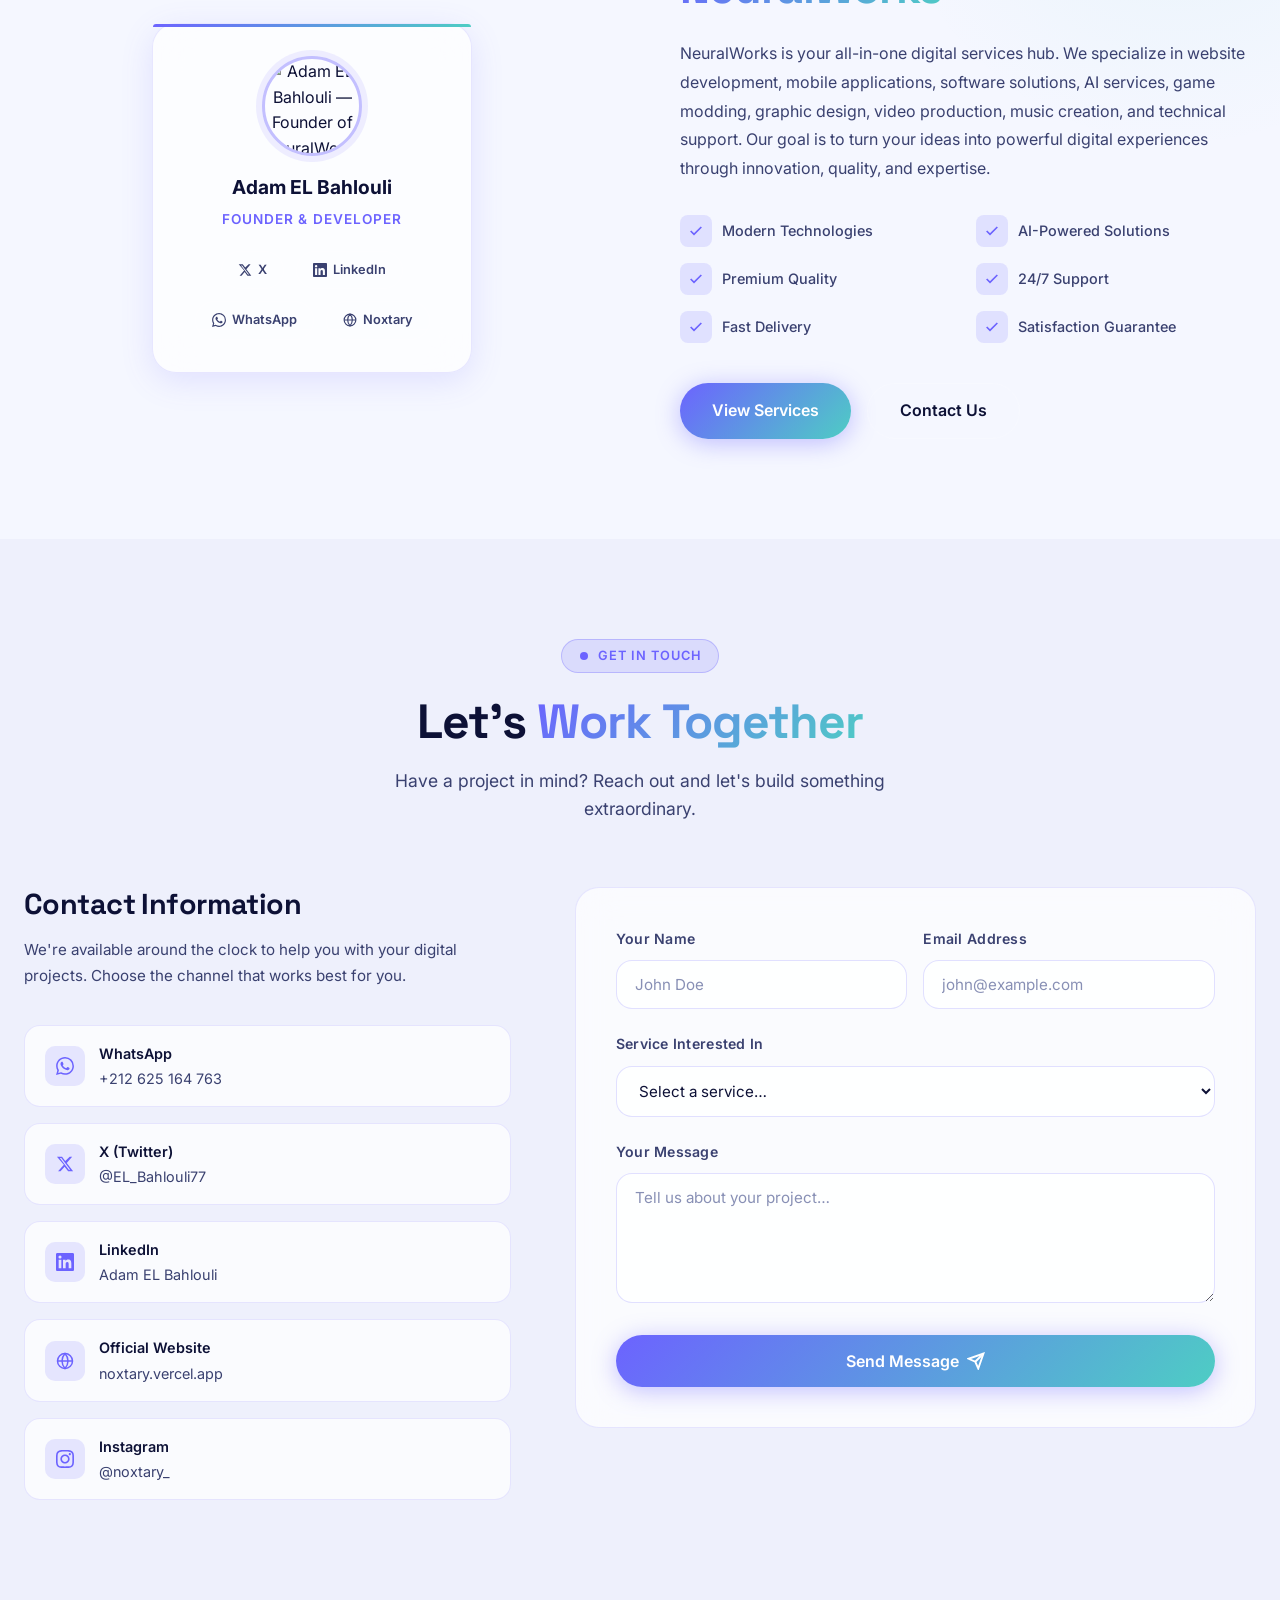
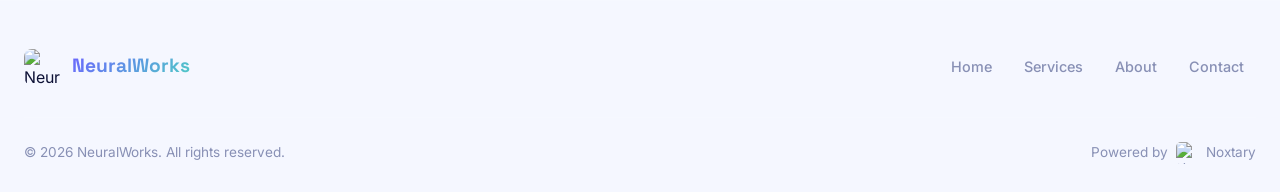
==== commit 23415ca4: "Add files via upload" ====
--- a/index.html
+++ b/index.html
@@ -3,6 +3,32 @@
 <head>
   <meta charset="UTF-8" />
   <meta name="viewport" content="width=device-width, initial-scale=1.0" />
+  <script>
+    window.addEventListener('error', function(e) {
+      var div = document.getElementById('debug-error-banner');
+      if (!div) {
+        div = document.createElement('div');
+        div.id = 'debug-error-banner';
+        div.style.position = 'fixed';
+        div.style.top = '10px';
+        div.style.left = '10px';
+        div.style.right = '10px';
+        div.style.padding = '15px';
+        div.style.background = '#ff4d4d';
+        div.style.color = 'white';
+        div.style.zIndex = '99999';
+        div.style.borderRadius = '8px';
+        div.style.boxShadow = '0 4px 12px rgba(0,0,0,0.3)';
+        div.style.fontFamily = 'monospace';
+        div.style.fontSize = '12px';
+        var target = document.body || document.documentElement;
+        if (target) {
+          target.appendChild(div);
+        }
+      }
+      div.innerHTML = '<strong>JS Error:</strong> ' + e.message + ' <br><strong>File:</strong> ' + e.filename + ':' + e.lineno;
+    });
+  </script>
   <meta name="description" content="NeuralWorks — Your all-in-one digital services hub. Website development, mobile apps, AI services, game modding, music production, and more." />
   <meta name="keywords" content="NeuralWorks, digital services, web development, mobile apps, AI, game mods, music production, technical support" />
   <meta name="author" content="Adam EL Bahlouli" />
@@ -529,7 +555,7 @@
      SCRIPTS
      ========================================== -->
 <!-- EmailJS CDN -->
-<script src="https://cdn.jsdelivr.net/npm/@emailjs/browser@4/dist/email.min.js"></script>
+<script src="https://cdn.jsdelivr.net/npm/@emailjs/browser@4/dist/email.min.js" defer></script>
 <script src="js/particles.js" defer></script>
 <script src="js/theme.js" defer></script>
 <script src="js/services.js" defer></script>
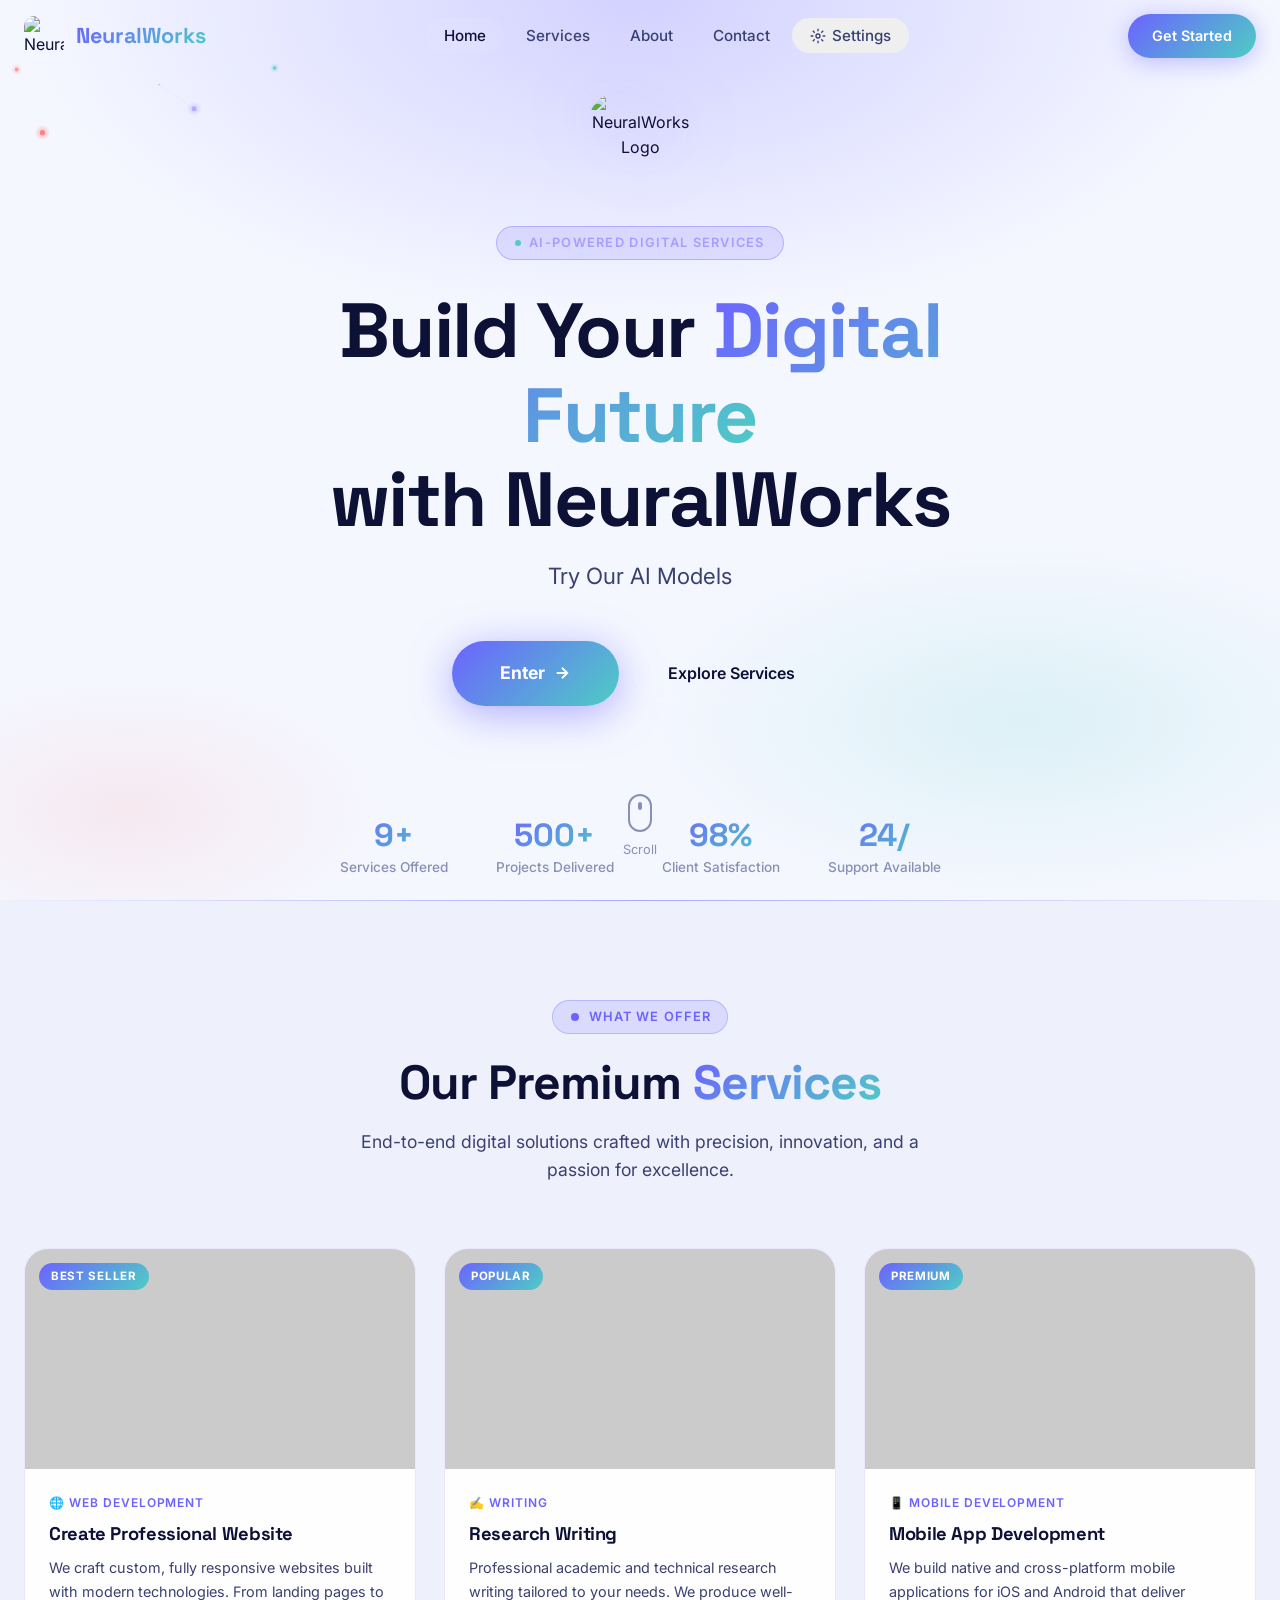
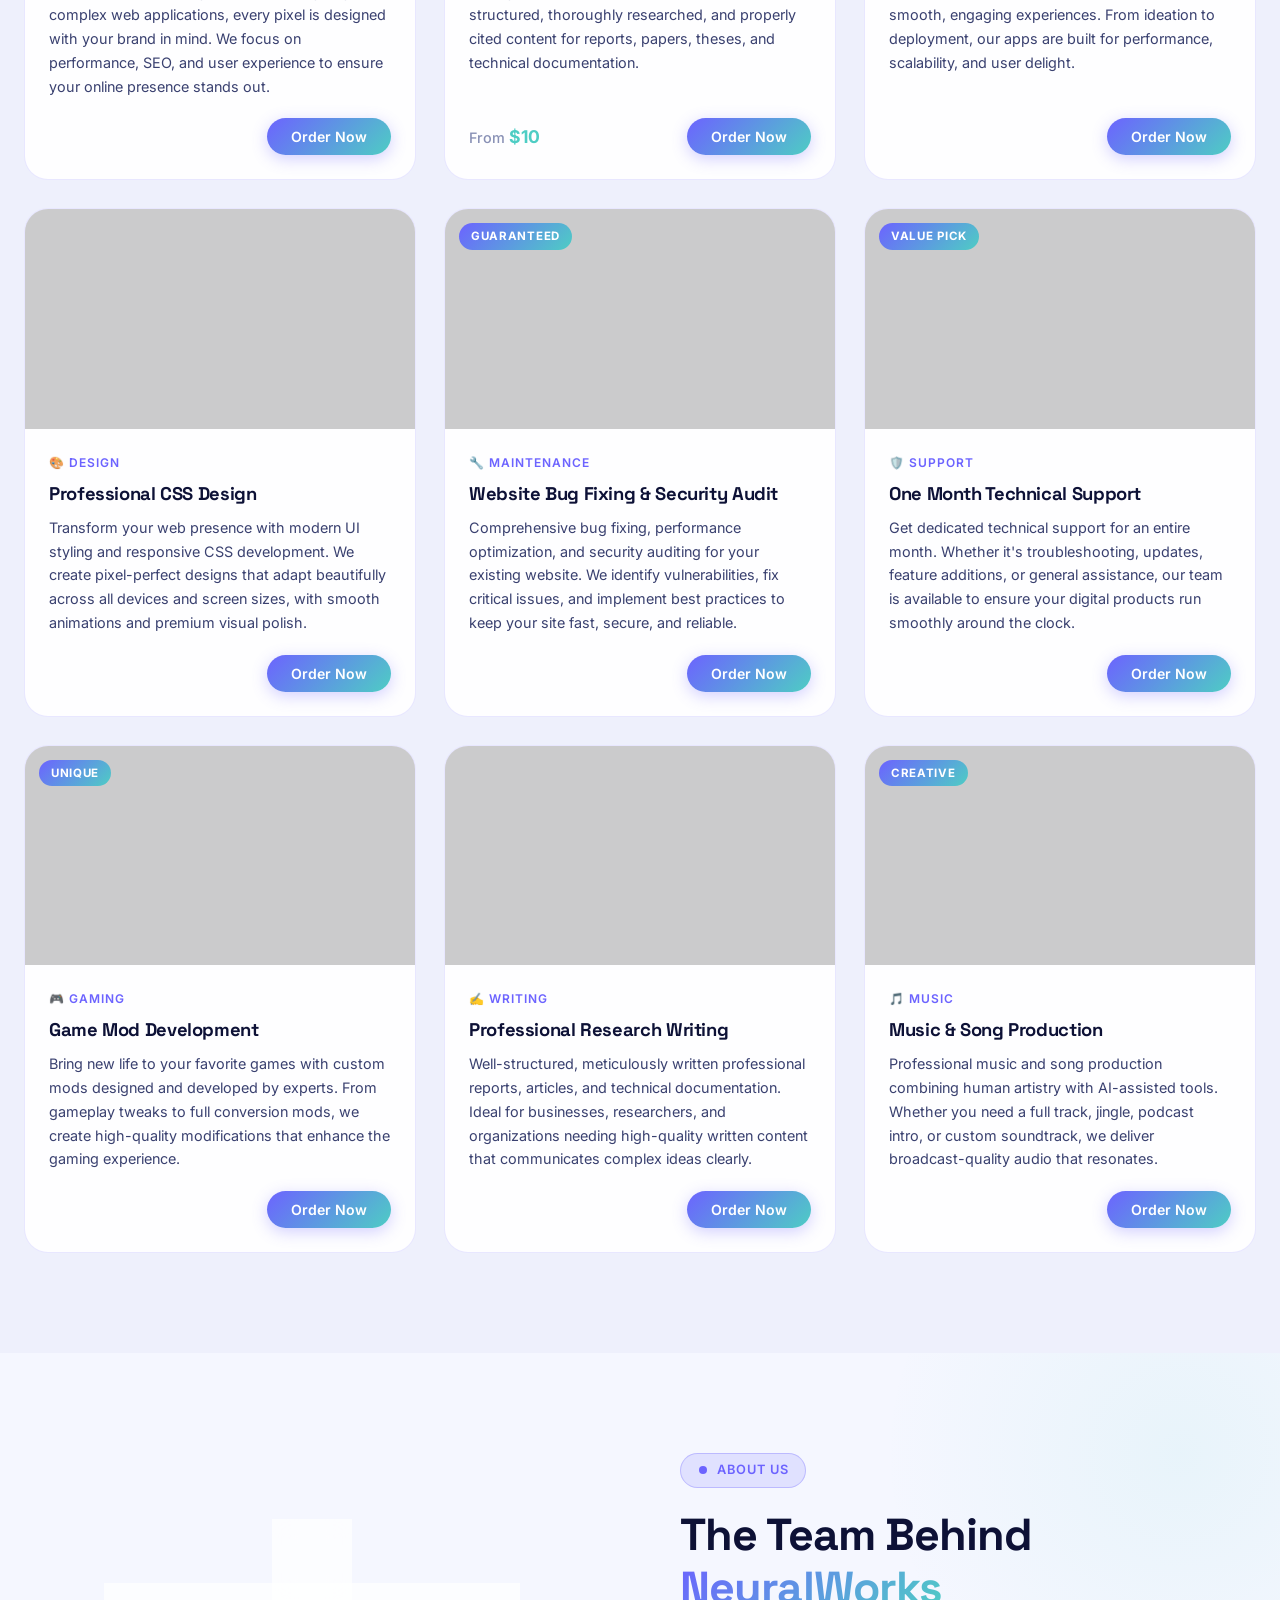
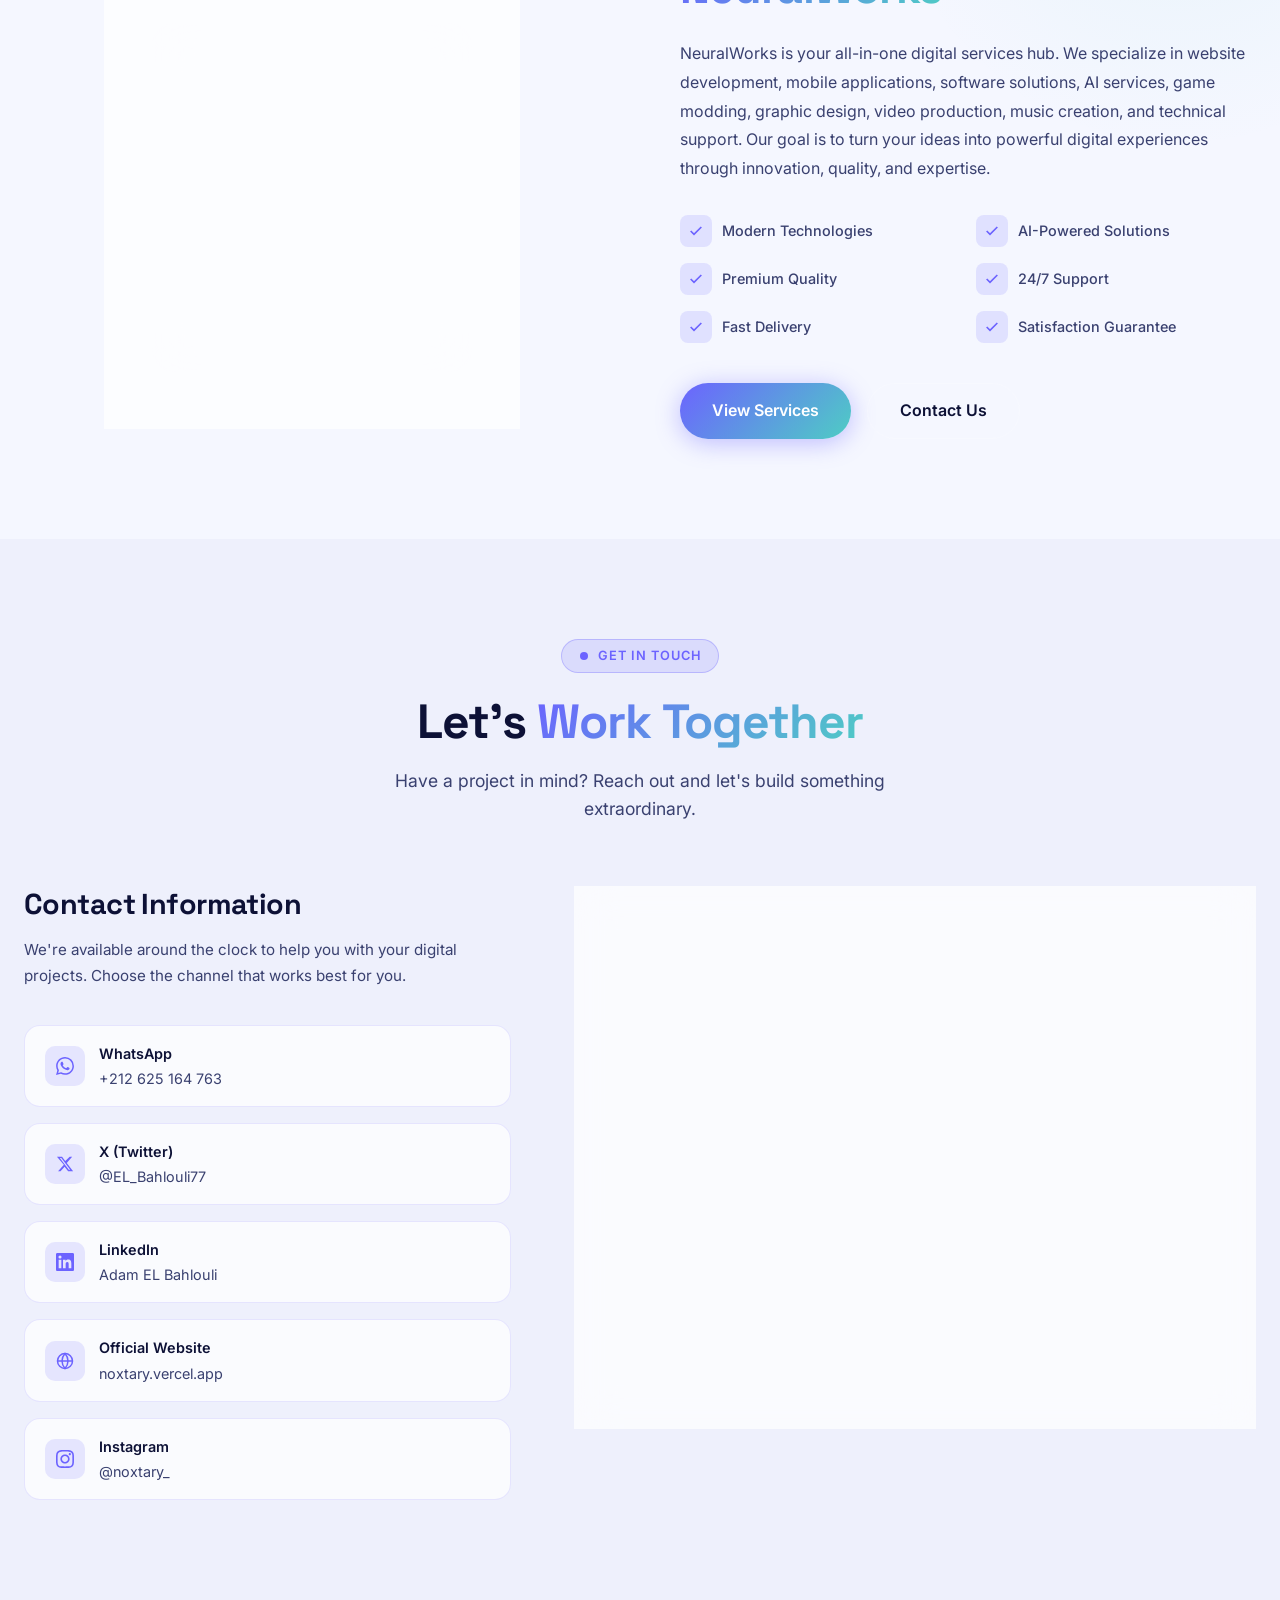
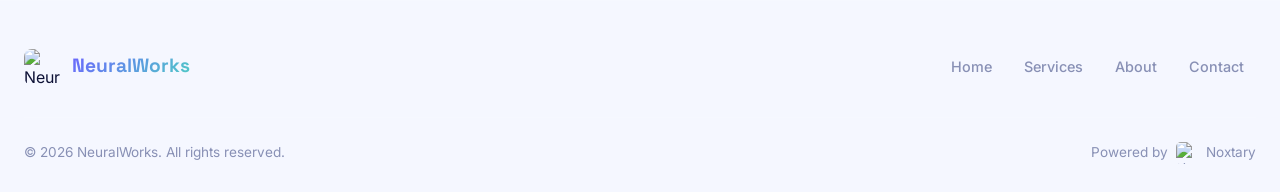
==== commit 0a3430a1: "Add files via upload" ====
--- a/index.html
+++ b/index.html
@@ -3,37 +3,11 @@
 <head>
   <meta charset="UTF-8" />
   <meta name="viewport" content="width=device-width, initial-scale=1.0" />
-  <script>
-    window.addEventListener('error', function(e) {
-      var div = document.getElementById('debug-error-banner');
-      if (!div) {
-        div = document.createElement('div');
-        div.id = 'debug-error-banner';
-        div.style.position = 'fixed';
-        div.style.top = '10px';
-        div.style.left = '10px';
-        div.style.right = '10px';
-        div.style.padding = '15px';
-        div.style.background = '#ff4d4d';
-        div.style.color = 'white';
-        div.style.zIndex = '99999';
-        div.style.borderRadius = '8px';
-        div.style.boxShadow = '0 4px 12px rgba(0,0,0,0.3)';
-        div.style.fontFamily = 'monospace';
-        div.style.fontSize = '12px';
-        var target = document.body || document.documentElement;
-        if (target) {
-          target.appendChild(div);
-        }
-      }
-      div.innerHTML = '<strong>JS Error:</strong> ' + e.message + ' <br><strong>File:</strong> ' + e.filename + ':' + e.lineno;
-    });
-  </script>
   <meta name="description" content="NeuralWorks — Your all-in-one digital services hub. Website development, mobile apps, AI services, game modding, music production, and more." />
   <meta name="keywords" content="NeuralWorks, digital services, web development, mobile apps, AI, game mods, music production, technical support" />
   <meta name="author" content="Adam EL Bahlouli" />
   <meta property="og:title" content="NeuralWorks — Build Your Digital Future" />
-  <meta property="og:description" content="Professional digital services: web dev, mobile apps, AI, game mods, music & more." />
+  <meta property="og:description" content="Professional digital services: web dev, mobile apps, AI, game mods, music &amp; more." />
   <meta property="og:image" content="https://i.postimg.cc/4Nc6kcV0/file-00000000b61871f4b423d0cf70eb6f37.png" />
   <title>NeuralWorks — Build Your Digital Future</title>
   <link rel="icon" href="https://i.postimg.cc/4Nc6kcV0/file-00000000b61871f4b423d0cf70eb6f37.png" type="image/png" />
@@ -80,7 +54,7 @@
 </nav>
 
 <!-- Mobile Drawer -->
-<div class="nav-drawer" id="nav-drawer" role="dialog" aria-label="Mobile navigation">
+<div class="nav-drawer" id="nav-drawer" aria-label="Mobile navigation">
   <a href="#hero"     class="nav-link" id="drawer-home">Home</a>
   <a href="#services" class="nav-link" id="drawer-services">Services</a>
   <a href="#about"    class="nav-link" id="drawer-about">About</a>
@@ -178,7 +152,6 @@
 
     <div class="services-grid" id="services-grid" aria-live="polite">
       <!-- Dynamically populated by JS from data/services.json -->
-      <!-- Skeleton loaders shown during fetch -->
     </div>
   </div>
 </section>
@@ -205,7 +178,7 @@
                width="100" height="100"
                loading="lazy" />
           <div class="owner-name">Adam EL Bahlouli</div>
-          <div class="owner-role">Founder & Developer</div>
+          <div class="owner-role">Founder &amp; Developer</div>
 
           <div class="owner-socials">
             <a href="https://x.com/EL_Bahlouli77"
@@ -404,11 +377,11 @@
               <option value="research">Research Writing</option>
               <option value="mobile">Mobile App Development</option>
               <option value="css">Professional CSS Design</option>
-              <option value="bugfix">Bug Fixing & Security Audit</option>
+              <option value="bugfix">Bug Fixing &amp; Security Audit</option>
               <option value="support">Technical Support</option>
               <option value="gamemod">Game Mod Development</option>
               <option value="prowriting">Professional Research Writing</option>
-              <option value="music">Music & Song Production</option>
+              <option value="music">Music &amp; Song Production</option>
             </select>
           </div>
 
@@ -516,29 +489,21 @@
            loading="lazy" />
       <div class="dev-info">
         <div class="dev-name">Adam EL Bahlouli</div>
-        <div class="dev-role">Founder & Developer</div>
+        <div class="dev-role">Founder &amp; Developer</div>
         <div class="dev-links">
-          <a href="https://x.com/EL_Bahlouli77"
-             target="_blank" rel="noopener noreferrer"
-             class="dev-link" aria-label="X Twitter">
+          <a href="https://x.com/EL_Bahlouli77" target="_blank" rel="noopener noreferrer" class="dev-link" aria-label="X Twitter">
             <svg width="11" height="11" viewBox="0 0 24 24" fill="currentColor"><path d="M18.244 2.25h3.308l-7.227 8.26 8.502 11.24H16.17l-4.714-6.231-5.401 6.231H2.744l7.73-8.835L1.254 2.25H8.08l4.259 5.63zm-1.161 17.52h1.833L7.084 4.126H5.117z"/></svg>
             X
           </a>
-          <a href="https://www.linkedin.com/in/adam-el-bahlouli-4b8435385?utm_source=share_via&utm_content=profile&utm_medium=member_android"
-             target="_blank" rel="noopener noreferrer"
-             class="dev-link" aria-label="LinkedIn">
+          <a href="https://www.linkedin.com/in/adam-el-bahlouli-4b8435385?utm_source=share_via&utm_content=profile&utm_medium=member_android" target="_blank" rel="noopener noreferrer" class="dev-link" aria-label="LinkedIn">
             <svg width="11" height="11" viewBox="0 0 24 24" fill="currentColor"><path d="M20.447 20.452h-3.554v-5.569c0-1.328-.027-3.037-1.852-3.037-1.853 0-2.136 1.445-2.136 2.939v5.667H9.351V9h3.414v1.561h.046c.477-.9 1.637-1.85 3.37-1.85 3.601 0 4.267 2.37 4.267 5.455v6.286zM5.337 7.433a2.062 2.062 0 01-2.063-2.065 2.064 2.064 0 112.063 2.065zm1.782 13.019H3.555V9h3.564v11.452zM22.225 0H1.771C.792 0 0 .774 0 1.729v20.542C0 23.227.792 24 1.771 24h20.451C23.2 24 24 23.227 24 22.271V1.729C24 .774 23.2 0 22.222 0h.003z"/></svg>
             LinkedIn
           </a>
-          <a href="https://wa.me/212625164763"
-             target="_blank" rel="noopener noreferrer"
-             class="dev-link" aria-label="WhatsApp">
+          <a href="https://wa.me/212625164763" target="_blank" rel="noopener noreferrer" class="dev-link" aria-label="WhatsApp">
             <svg width="11" height="11" viewBox="0 0 24 24" fill="currentColor"><path d="M17.472 14.382c-.297-.149-1.758-.867-2.03-.967-.273-.099-.471-.148-.67.15-.197.297-.767.966-.94 1.164-.173.199-.347.223-.644.075-.297-.15-1.255-.463-2.39-1.475-.883-.788-1.48-1.761-1.653-2.059-.173-.297-.018-.458.13-.606.134-.133.298-.347.446-.52.149-.174.198-.298.298-.497.099-.198.05-.371-.025-.52-.075-.149-.669-1.612-.916-2.207-.242-.579-.487-.5-.669-.51-.173-.008-.371-.01-.57-.01-.198 0-.52.074-.792.372-.272.297-1.04 1.016-1.04 2.479 0 1.462 1.065 2.875 1.213 3.074.149.198 2.096 3.2 5.077 4.487.709.306 1.262.489 1.694.625.712.227 1.36.195 1.871.118.571-.085 1.758-.719 2.006-1.413.248-.694.248-1.289.173-1.413-.074-.124-.272-.198-.57-.347m-5.421 7.403h-.004a9.87 9.87 0 01-5.031-1.378l-.361-.214-3.741.982.998-3.648-.235-.374a9.86 9.86 0 01-1.51-5.26c.001-5.45 4.436-9.884 9.888-9.884 2.64 0 5.122 1.03 6.988 2.898a9.825 9.825 0 012.893 6.994c-.003 5.45-4.437 9.884-9.885 9.884m8.413-18.297A11.815 11.815 0 0012.05 0C5.495 0 .16 5.335.157 11.892c0 2.096.547 4.142 1.588 5.945L.057 24l6.305-1.654a11.882 11.882 0 005.683 1.448h.005c6.554 0 11.89-5.335 11.893-11.893a11.821 11.821 0 00-3.48-8.413z"/></svg>
             WhatsApp
           </a>
-          <a href="https://noxtary.vercel.app/"
-             target="_blank" rel="noopener noreferrer"
-             class="dev-link" aria-label="Noxtary">
+          <a href="https://noxtary.vercel.app/" target="_blank" rel="noopener noreferrer" class="dev-link" aria-label="Noxtary">
             <svg width="11" height="11" viewBox="0 0 24 24" fill="none" stroke="currentColor" stroke-width="2"><circle cx="12" cy="12" r="10"/><path d="M2 12h20M12 2a15.3 15.3 0 014 10 15.3 15.3 0 01-4 10 15.3 15.3 0 01-4-10 15.3 15.3 0 014-10z"/></svg>
             Noxtary
           </a>
@@ -554,8 +519,8 @@
 <!-- ==========================================
      SCRIPTS
      ========================================== -->
-<!-- EmailJS CDN -->
-<script src="https://cdn.jsdelivr.net/npm/@emailjs/browser@4/dist/email.min.js" defer></script>
+<!-- EmailJS: loaded synchronously so it is available before main.js runs -->
+<script src="https://cdn.jsdelivr.net/npm/@emailjs/browser@4/dist/email.min.js"></script>
 <script src="js/particles.js" defer></script>
 <script src="js/theme.js" defer></script>
 <script src="js/services.js" defer></script>
--- a/css/style.css
+++ b/css/style.css
@@ -401,6 +401,7 @@
   z-index: 999;
   transform: translateY(-20px);
   opacity: 0;
+  pointer-events: none;
   transition: all var(--transition-base);
 }
 
@@ -411,6 +412,7 @@
 .nav-drawer.open {
   transform: translateY(0);
   opacity: 1;
+  pointer-events: all;
 }
 
 .nav-drawer .nav-link {
